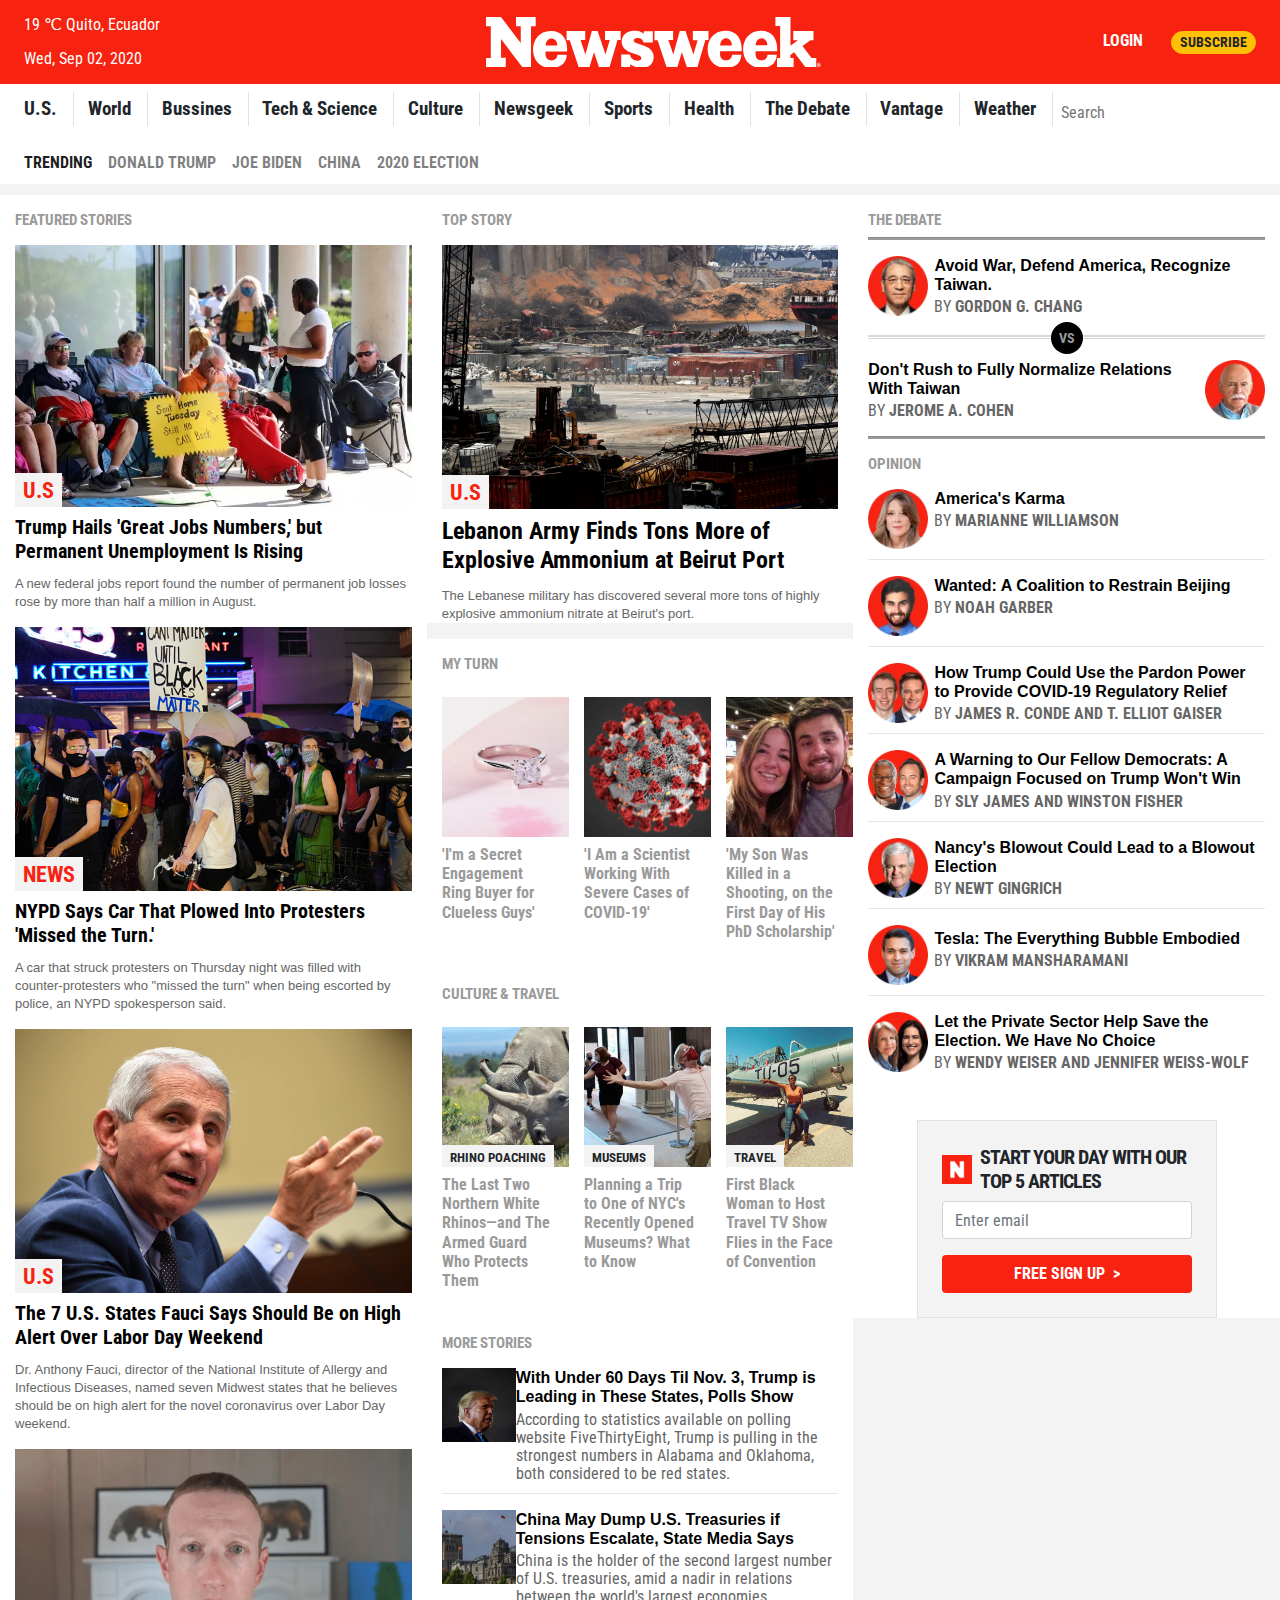
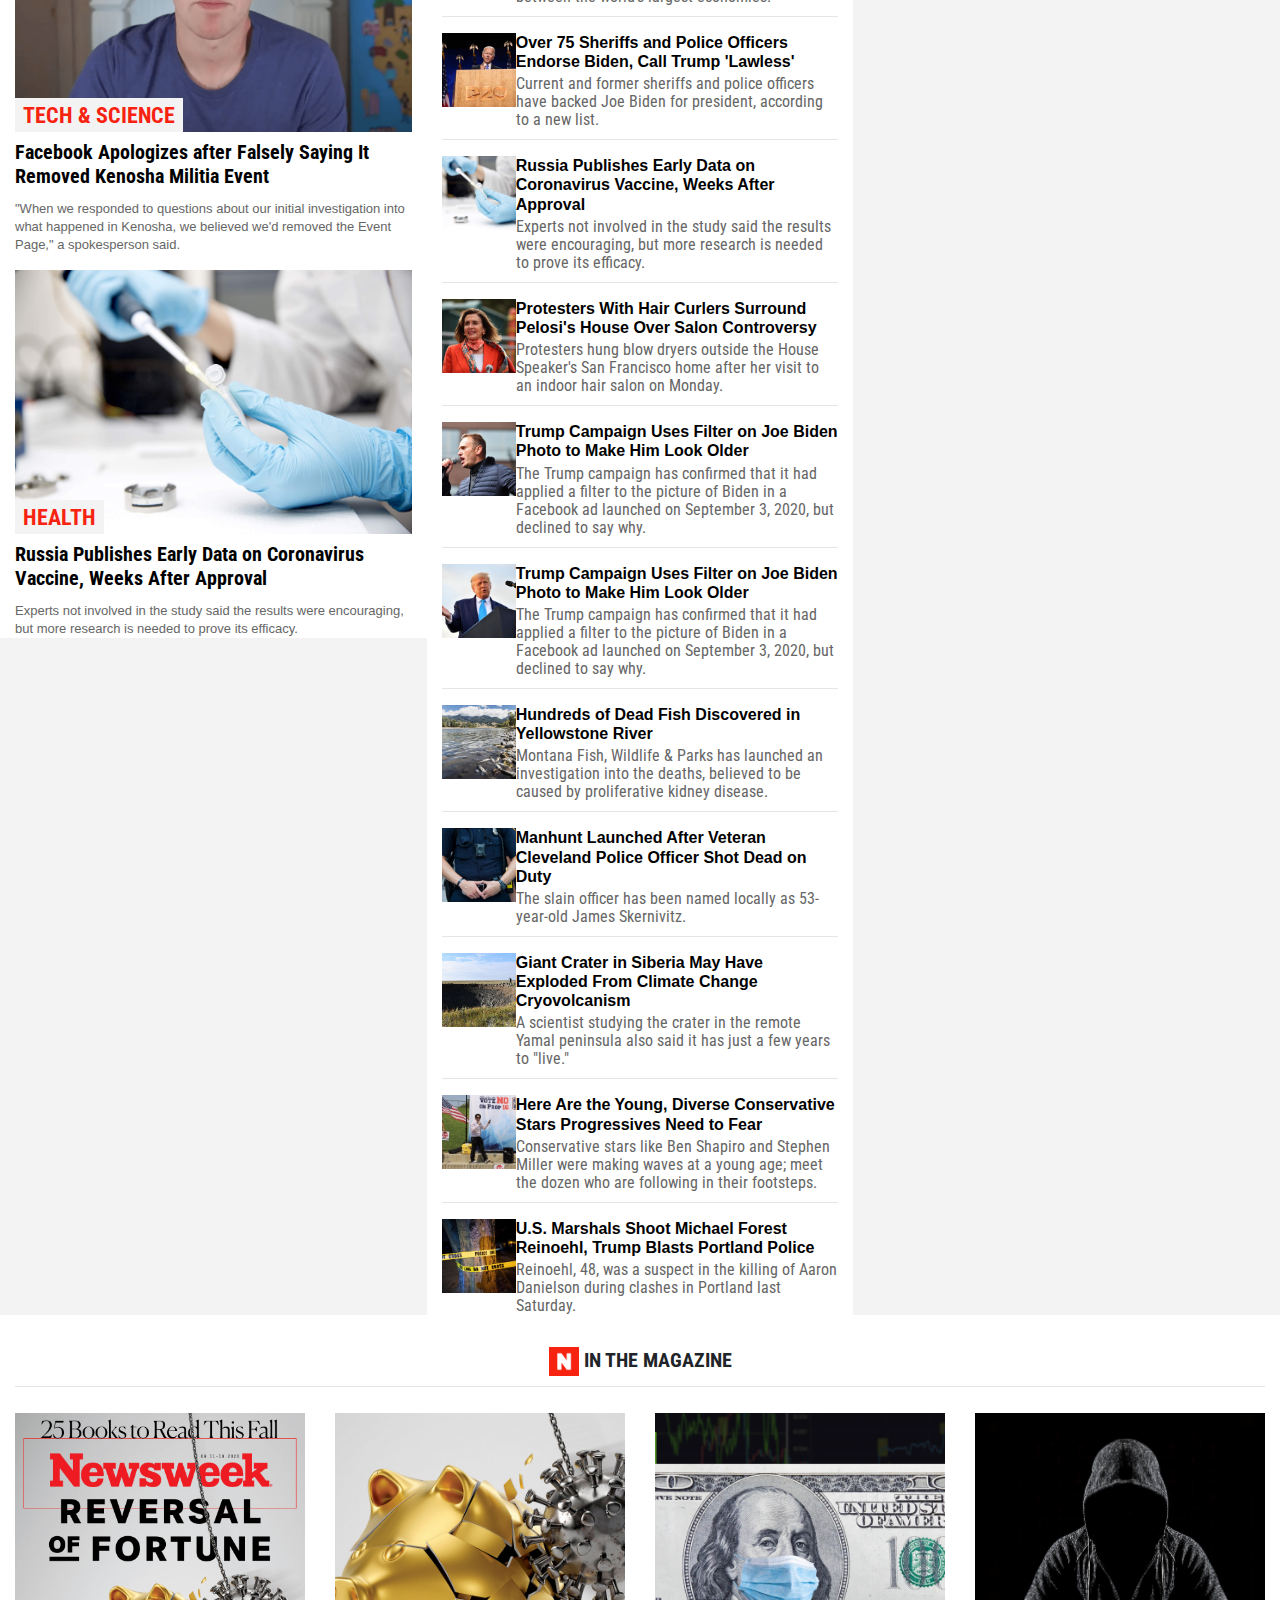
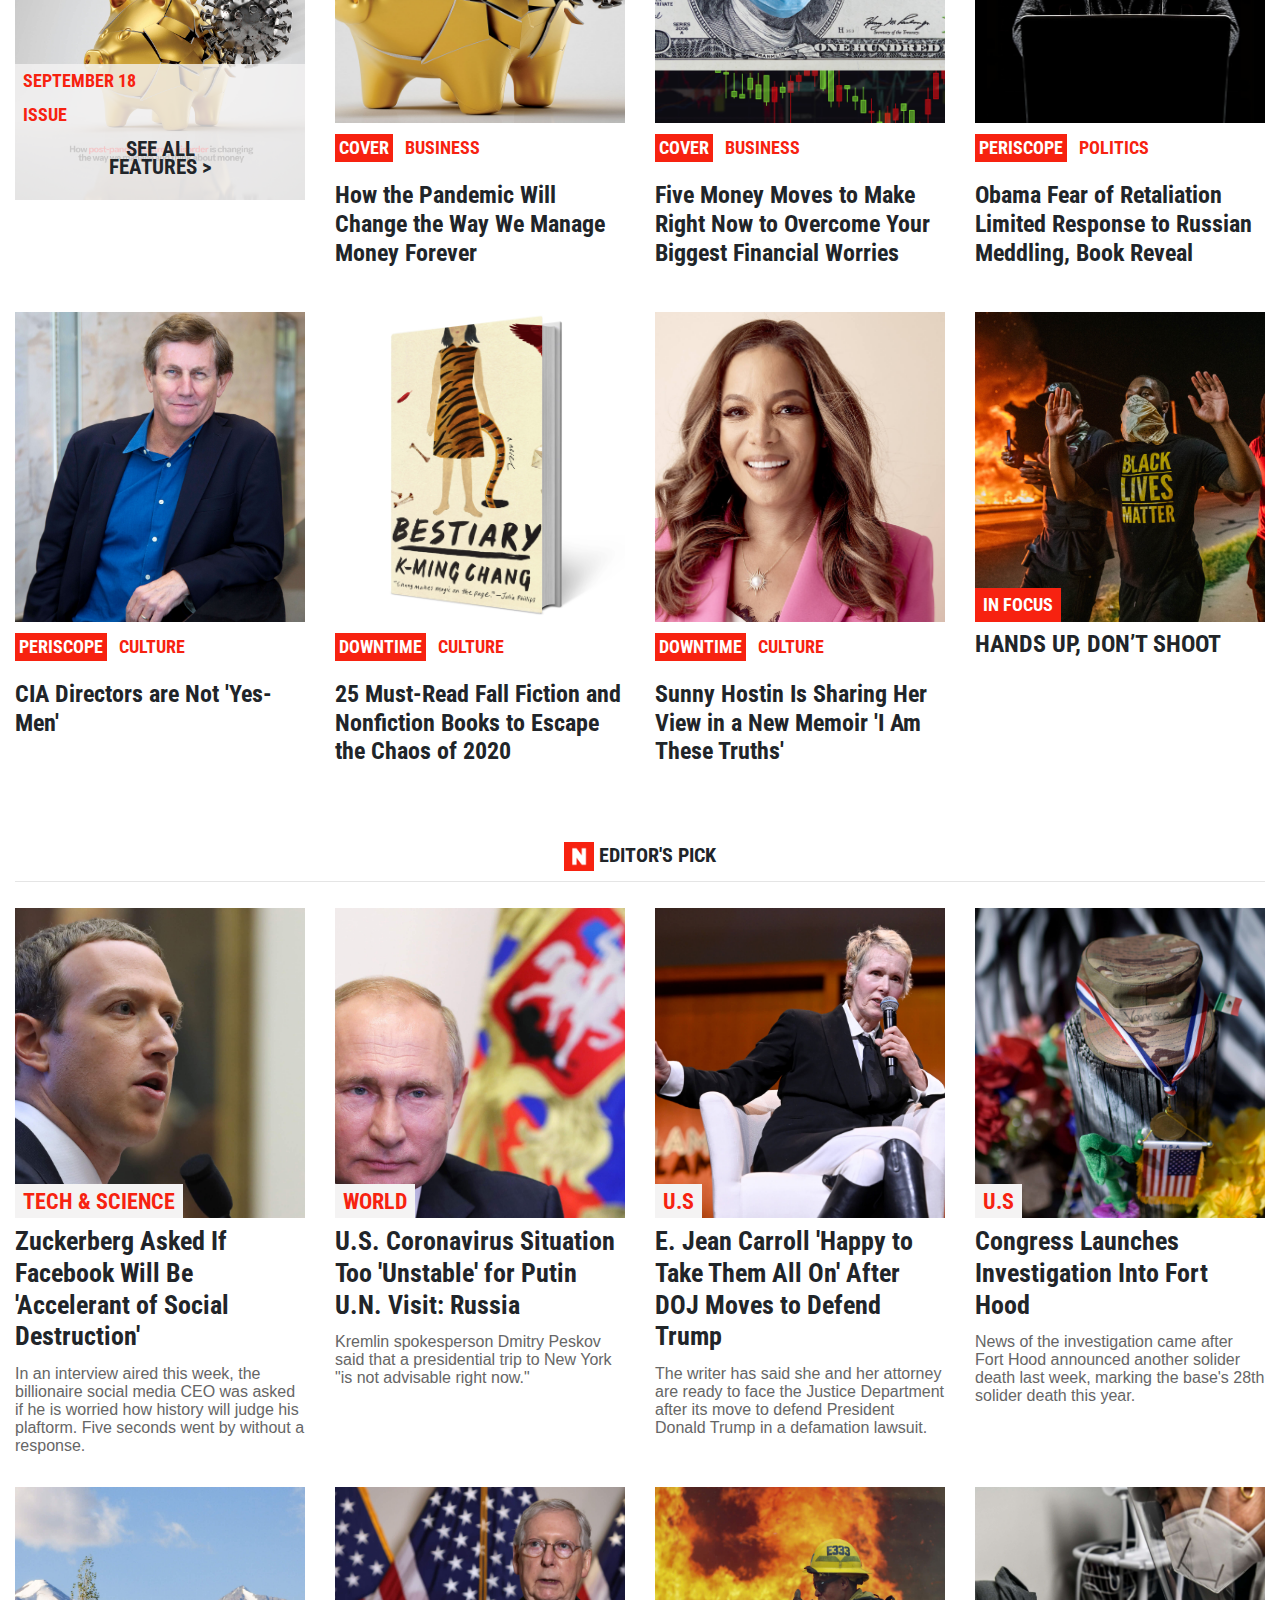
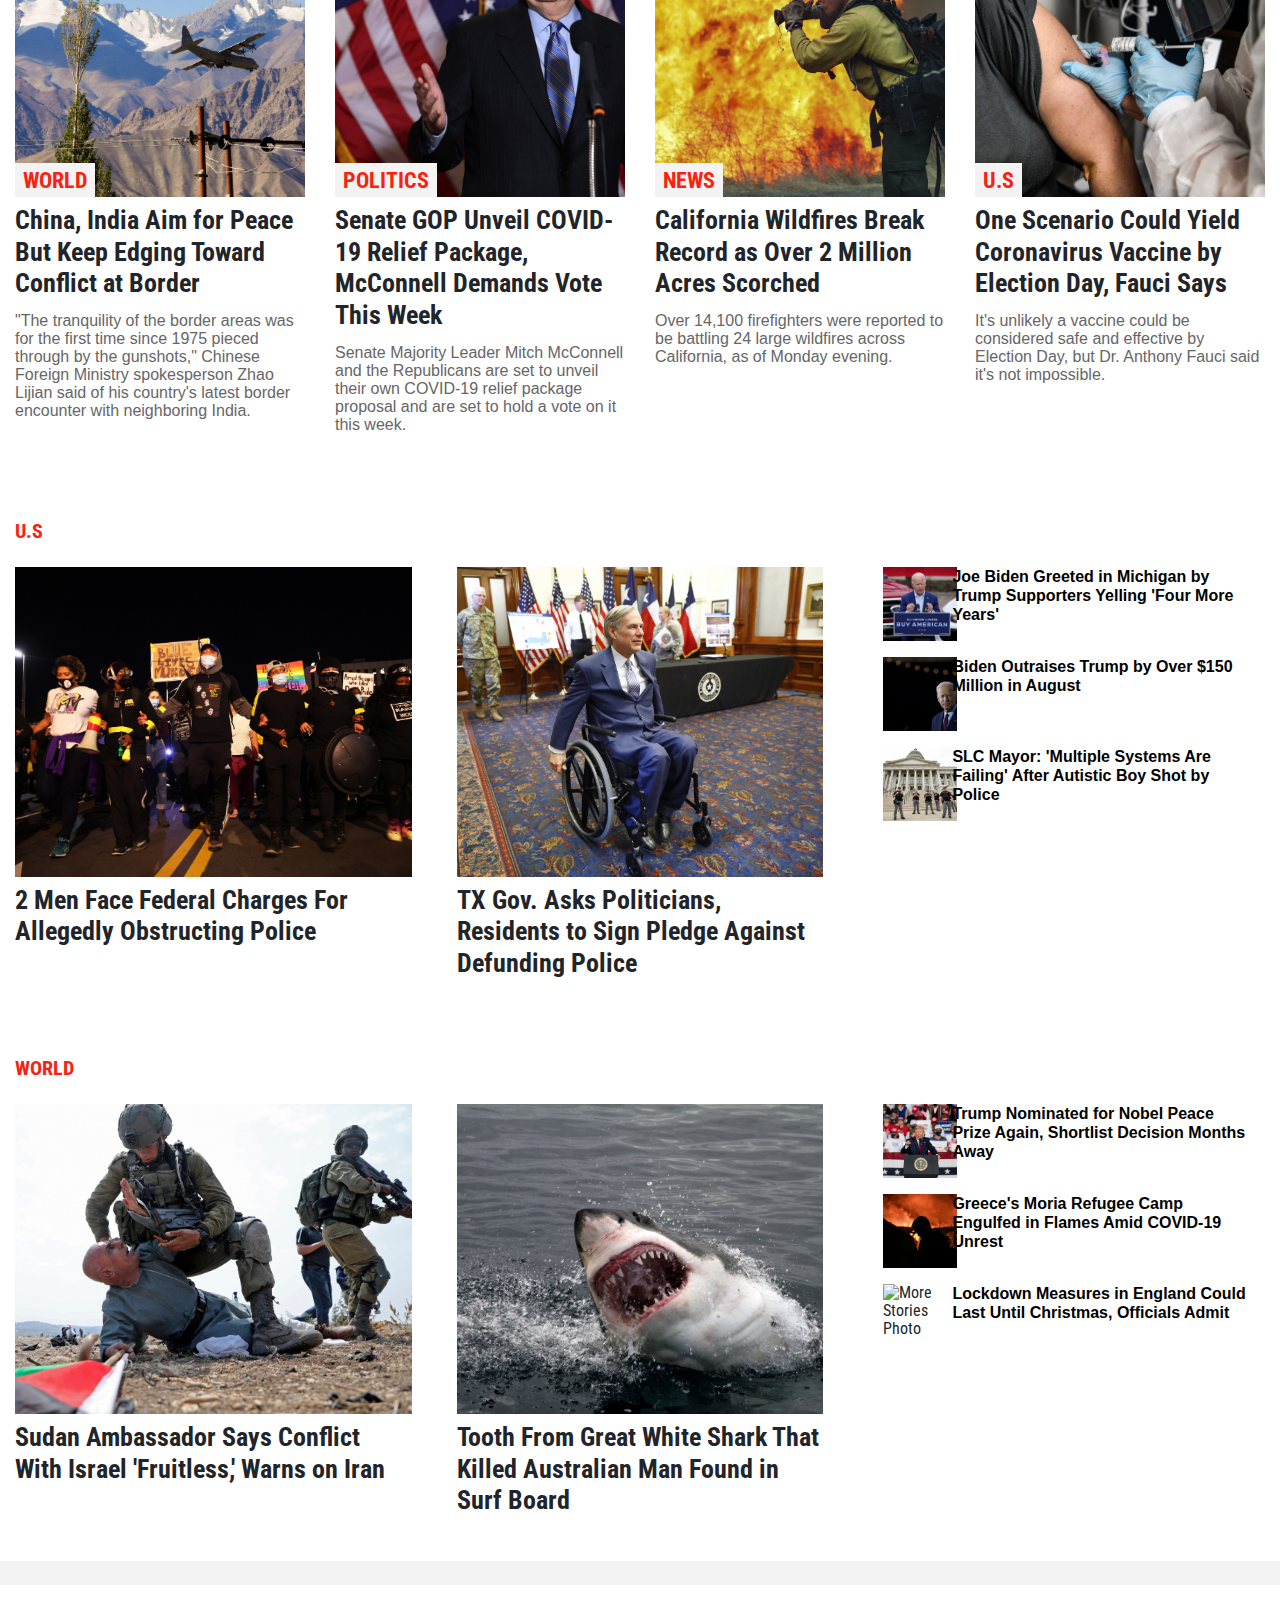
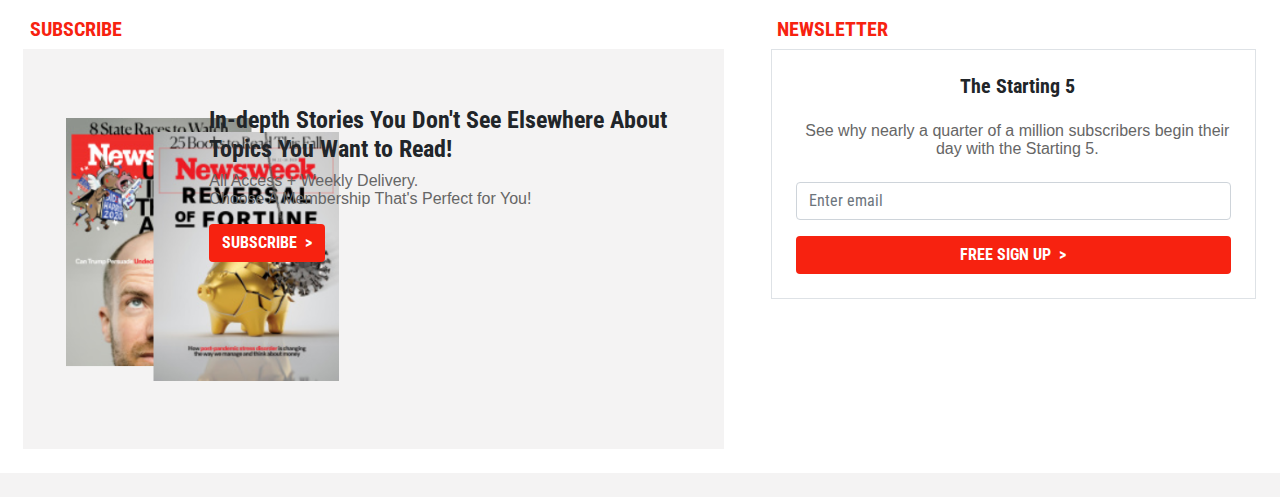
==== index.html @ c497afc5 "Fixing details in medium size" ====
<!DOCTYPE html>
<html lang="en">

<head>
    <meta charset="UTF-8">
    <meta name="viewport" content="width=device-width, initial-scale=1, shrink-to-fit=no">

    <!-- Bootstrap CSS -->
    <link rel="icon" type="image/png" href="https://g.newsweek.com/themes/newsweek/favicons/favicon-96x96.png"
        sizes="96x96">
    <script src="https://kit.fontawesome.com/41738b16c0.js" crossorigin="anonymous"></script>
    <link rel="stylesheet" href="https://stackpath.bootstrapcdn.com/bootstrap/4.5.2/css/bootstrap.min.css"
        integrity="sha384-JcKb8q3iqJ61gNV9KGb8thSsNjpSL0n8PARn9HuZOnIxN0hoP+VmmDGMN5t9UJ0Z" crossorigin="anonymous">
    <link rel="stylesheet" href="css/style.css">
    <title>Newsweek</title>

</head>

<body class="bg-3" data-spy="scroll" data-target="#scroll-content" data-offset="20">
    <header class="container-xl px-0 fixed-top bg-1 fixed-top">
        <div class="main-menu fix-max-lg-top">
            <div class="d-flex justify-content-between align-items-center py-2 py-lg-3 px-4">
                <div class="text-white d-none d-lg-inline">
                    <p><i class="fas fa-cloud-sun"></i> 19 &#8451; Quito, Ecuador<i class="fas fa-chevron-right"></i>
                    </p>
                    <span>Wed, Sep 02, 2020</span>
                </div>
                <div class="text-lg-center pl-2 logo-1 w-25 w-md-50">
                    <a href="#">
                        <svg version="1.1" id="Layer_1" xmlns="http://www.w3.org/2000/svg"
                            xmlns:xlink="http://www.w3.org/1999/xlink" class="logo-one" x="0px" y="0px"
                            viewBox="0 0 395.6 60" style="enable-background:new 0 0 395.6 60;" xml:space="preserve">
                            <g>
                                <path class="st0" d="M58.7,10.8h-5.6v48.3H42.8l-25.1-33v22.1h5.6v10.8H0V48.3h5.6V10.8H0V0h17.6L41,30.7V10.8h-5.6V0h23.2	
                                    L58.7,10.8L58.7,10.8z M95.8,38c0,0.9,0,1.8-0.1,2.7H70.3c-0.7,8.2,2.4,10.6,7.1,10.6c3.9,0,6.9-2.6,6.9-6.6h11	
                                    c-0.3,7.2-4,15.4-18.5,15.4c-14.5,0-21.3-10.5-21.3-22.1c0-10.5,7-21.6,21-21.6C89.9,16.3,95.8,25.6,95.8,38 M159,27.3h-3.7	
                                    l-9.4,31.8h-12.5l-5.9-17.4l-5.3,17.4h-12.8L98.8,27.4h-3.7V16.6h22.1v10.7h-5.6l5.8,16.9l7.6-27.6h6.8l9.3,27.6l5-16.9h-5.6V16.6	
                                    H159L159,27.3L159,27.3z M174.5,27.8c0,1.5,1.2,2.5,5.4,3.9l6,2c5.5,1.8,12.1,5.9,12.1,13.4c0,8.8-6.6,13-14.7,13	
                                    c-6.5,0-11.5-3.2-12.9-4.6V59h-10.8V44.4h10.6c0.3,4.8,4.6,7.3,8.5,7.3c3.2,0,4.7-1.4,4.7-3c0-2-1.2-3.1-6.5-4.8l-5.3-1.8	
                                    c-5.4-1.7-11.4-5.7-11.4-12.8c0-8.7,7.7-13.1,14.3-13.1c6.8,0,10.1,1.9,11.8,3.8l0.1-3.3H197v13.3h-11.2c-0.2-3.6-3.7-5.2-7.2-5.2	
                                    C175.8,24.8,174.5,26.1,174.5,27.8 M262.8,27.3h-3.7l-9.4,31.8h-12.5l-5.9-17.4L226,59.1h-12.8l-10.6-31.7h-3.7V16.6h22.1v10.7	
                                    h-5.6l5.8,16.9l7.6-27.6h6.8l9.3,27.7l5-16.9h-5.6V16.6h18.5V27.3z M302,37.9c0,0.9,0,1.8-0.1,2.7h-25.4	
                                    c-0.7,8.2,2.4,10.6,7.1,10.6c3.9,0,6.9-2.6,6.9-6.6h11c-0.3,7.2-4,15.4-18.5,15.4c-14.5,0-21.3-10.5-21.3-22.1	
                                    c0-10.5,7-21.6,21-21.6C296.1,16.2,302,25.5,302,37.9 M343.9,37.8c0,0.9,0,1.8-0.1,2.7h-25.4c-0.7,8.2,2.4,10.6,7.1,10.6	
                                    c3.9,0,6.9-2.6,6.9-6.6h11c-0.3,7.2-4,15.4-18.5,15.4c-14.5,0-21.3-10.5-21.3-22.1c0-10.5,7-21.6,21-21.6	
                                    C338,16.1,343.9,25.4,343.9,37.8 M389.9,59h-12.8l-13.3-17.3l-4.3,3.2v3.4h3.8V59h-19.6V48.3h3.7V10.6h-5.6V0h17.8v33.9l8.9-6.5	
                                    h-5.6V16.6h23.9v10.8h-3.7l-9.3,7l10.7,13.9h5.6L389.9,59L389.9,59z M395.6,56.6c0,0.5-0.1,0.9-0.4,1.2c-0.2,0.4-0.5,0.7-0.9,0.9	
                                    c-0.4,0.2-0.8,0.4-1.3,0.4c-0.5,0-0.9-0.1-1.2-0.4c-0.4-0.2-0.7-0.5-0.9-0.9c-0.2-0.4-0.4-0.8-0.4-1.2c0-0.5,0.1-0.9,0.4-1.2	
                                    c0.2-0.4,0.5-0.7,0.9-0.9c0.4-0.2,0.8-0.4,1.2-0.4c0.5,0,0.9,0.1,1.3,0.4c0.4,0.2,0.7,0.5,0.9,0.9	
                                    C395.5,55.8,395.6,56.2,395.6,56.6 M394.6,58c0.4-0.4,0.6-0.9,0.6-1.4c0-0.6-0.2-1-0.6-1.4s-0.9-0.6-1.4-0.6s-1,0.2-1.4,0.6	
                                    c-0.4,0.4-0.6,0.9-0.6,1.4c0,0.6,0.2,1,0.6,1.4c0.4,0.4,0.9,0.6,1.4,0.6S394.2,58.4,394.6,58 M393.6,56.8c0.1,0.1,0.2,0.1,0.2,0.1	
                                    c0.1,0.1,0.2,0.2,0.2,0.3c0,0,0.2,0.3,0.4,0.8h-0.8c-0.3-0.5-0.4-0.8-0.5-0.9c-0.1-0.1-0.2-0.2-0.3-0.2c0,0-0.1,0-0.1,0v1.1h-0.6	
                                    v-2.6h1.2c0.4,0,0.6,0.1,0.7,0.2c0.2,0.2,0.2,0.3,0.2,0.6c0,0.2-0.1,0.4-0.2,0.5C393.9,56.6,393.8,56.7,393.6,56.8 M393.5,56.3	
                                    c0.1-0.1,0.1-0.2,0.1-0.3s-0.1-0.2-0.1-0.3c-0.1-0.1-0.2-0.1-0.4-0.1h-0.3v0.7h0.3C393.3,56.4,393.4,56.4,393.5,56.3 M318.4,33.5	
                                    h13.9c0-6-3.9-8.4-6.8-8.4C322.1,25.2,318.6,27.9,318.4,33.5 M276.5,33.6h13.9c0-6-3.9-8.4-6.8-8.4C280.3,25.2,276.8,28,276.5,33.6 
                                    M70.3,33.7h13.9c0-6-3.9-8.4-6.8-8.4C74.1,25.3,70.6,28.1,70.3,33.7" />
                            </g>
                        </svg>
                    </a>
                </div>
                <div class="navbar-light">
                    <a class="mr-4 text-white font-weight-bold d-md-inline d-none" href="">LOGIN</a>
                    <i class="fas fa-user d-md-none text-white mr-2"></i>
                    <button type="button"
                        class="btn btn-warning btn-sm py-lg-0 font-weight-bold rounded-pill sub-header">SUBSCRIBE</button>
                    <i class="fas fa-bars d-lg-none text-white fa-lg px-4"></i>
                </div>
            </div>
            <nav class="navbar navbar-expand-lg navbar-light bg-white pb-3 border-show d-none d-lg-block">
                <div class="collapse navbar-collapse">
                    <ul class="navbar-nav d-flex justify-content-between w-100">
                        <li class="nav-item align-self-center">
                            <a class="nav-link font-nav text-body font-weight-bold border-right pr-3" href="#">U.S.</a>
                        </li>
                        <li class="nav-item align-self-center">
                            <a class="nav-link font-nav text-body font-weight-bold border-right pr-3" href="#">World</a>
                        </li>
                        <li class="nav-item align-self-center">
                            <a class="nav-link font-nav text-body font-weight-bold border-right pr-3"
                                href="#">Bussines</a>
                        </li>
                        <li class="nav-item align-self-center">
                            <a class="nav-link font-nav text-body font-weight-bold border-right pr-3" href="#">Tech &
                                Science</a>
                        </li>
                        <li class="nav-item align-self-center">
                            <a class="nav-link font-nav text-body font-weight-bold border-right pr-3"
                                href="#">Culture</a>
                        </li>
                        <li class="nav-item align-self-center">
                            <a class="nav-link font-nav text-body font-weight-bold border-right pr-3"
                                href="#">Newsgeek</a>
                        </li>
                        <li class="nav-item align-self-center">
                            <a class="nav-link font-nav text-body font-weight-bold border-right pr-3"
                                href="#">Sports</a>
                        </li>
                        <li class="nav-item align-self-center">
                            <a class="nav-link font-nav text-body font-weight-bold border-right pr-3"
                                href="#">Health</a>
                        </li>
                        <li class="nav-item align-self-center">
                            <a class="nav-link font-nav text-body font-weight-bold border-right pr-3" href="#">The
                                Debate</a>
                        </li>
                        <li class="nav-item align-self-center">
                            <a class="nav-link font-nav text-body font-weight-bold border-right pr-3"
                                href="#">Vantage</a>
                        </li>
                        <li class="nav-item align-self-center">
                            <a class="nav-link font-nav text-body font-weight-bold border-right pr-3"
                                href="#">Weather</a>
                        </li>
                        <li class="align-self-center">
                            <input class="w-100 border-0 bg-transparent mt-2" type="search" name="search"
                                placeholder="Search"><i class="fas fa-search"></i>
                        </li>
                    </ul>
                </div>
            </nav>
            <nav class="navbar navbar-expand-lg navbar-light bg-white py-1 border-show d-none d-lg-block">
                <div class="collapse navbar-collapse">
                    <ul class="navbar-nav d-flex w-100">
                        <li class="nav-item active">
                            <a class="nav-link font-weight-bold active" href="#">TRENDING</a>
                        </li>
                        <li class="nav-item">
                            <a class="nav-link font-weight-bold br-1 text-2" href="#">DONALD TRUMP</a>
                        </li>
                        <li class="nav-item">
                            <a class="nav-link font-weight-bold br-1 text-2" href="#">JOE BIDEN</a>
                        </li>
                        <li class="nav-item">
                            <a class="nav-link font-weight-bold br-1 text-2" href="#">CHINA</a>
                        </li>
                        <li class="nav-item">
                            <a class="nav-link font-weight-bold br-1 text-2" href="#">2020 ELECTION</a>
                        </li>
                    </ul>
                </div>
            </nav>
        </div>
        <div class="secondary-menu d-none">
            <div class="d-flex justify-content-between align-items-center py-1 px-lg-2 bg-principal">

                <div>
                    <a class="mr-2 text-white font-weight-bold d-inline-block" href="#">LOGIN</a>
                    <i class="fas fa-user d-md-none text-white mr-2"></i>
                    <button type="button"
                        class="btn btn-warning btn-sm py-lg-0 font-weight-bold rounded-pill sub-header px-4">SUBSCRIBE</button>
                    <button class="navbar-toggler border-0" type="button" data-toggle="collapse"
                        data-target="#navbarSupportedContent" aria-controls="navbarSupportedContent"
                        aria-expanded="false" aria-label="Toggle navigation">
                        <span class="navbar-toggler-icon"></span>
                    </button>
                </div>
            </div>
        </div>
    </header>
    <main class="container-xl p-0 mx-auto sticky-offset">
        <!-- Featured stories, top story, debate, opinion, my turn, culture sections -->
        <section id="scroll-content" class="d-flex flex-wrap m-0">
            <div class="col-xl-4 col-md-7 order-sm-1 order-md-2 m-0 p-0">
                <!-- Top Story -->
                <div class="bg-white border-show mb-3 mb-md-0 pb-sm-4 pb-md-0">
                    <p class="text-3 font-15 bold-700 ps-auto pt-3 pb-0 mb-0">TOP STORY</p>
                    <article class="card container rounded-0 ps-auto my-3 border-0">
                        <div class="position-relative">
                            <div class="tag-grey bg-3 text-1 bold-700 p-2 font-tag text-center">U.S</div>
                            <img class="card-img-top rounded-0" src="img/news1.jpg" alt="Top Story">
                        </div>
                        <div class="card-body p-0 m-0">
                            <h4 class="card-title bold-700 mt-2">
                                <a href="#">
                                    Lebanon Army Finds Tons More of Explosive Ammonium
                                    at Beirut Port
                                </a>
                            </h4>
                            <p class="card-text font-arial font-13 text-2">The Lebanese military has
                                discovered
                                several more tons of highly explosive ammonium nitrate at Beirut's port.
                            </p>
                        </div>
                    </article>
                </div>
                <!-- My Turn -->
                <div class="bg-white border-show  mb-sm-3 mb-md-0 pb-sm-4 pb-md-0 d-none d-md-block">
                    <p class="text-3 font-15 bold-700 ps-auto pt-3 pb-0 mb-0 mb-2">MY TURN</p>
                    <div class="d-md-flex">
                        <article class="card container rounded-0 ps-auto my-3 border-0">
                            <div class="position-relative">
                                <img class="card-img-top rounded-0 my-turn" src="img/my-turn1.jpg" alt="Top Story">
                            </div>
                            <div class="card-body p-0 m-0">
                                <h6 class="card-title bold-700 mt-2 grey-m-turn">
                                    <a href="#" class="text-3">
                                        'I'm a Secret Engagement Ring Buyer for Clueless Guys'
                                    </a>
                                </h6>
                            </div>
                        </article>
                        <article class="card container rounded-0 ps-auto my-3 border-0">
                            <div class="position-relative">
                                <img class="card-img-top rounded-0 my-turn" src="img/my-turn2.jpg" alt="Top Story">
                            </div>
                            <div class="card-body p-0 m-0">
                                <h6 class="card-title bold-700 mt-2 grey-m-turn">
                                    <a href="#" class="text-3">
                                        'I Am a Scientist Working With Severe Cases of COVID-19'
                                    </a>
                                </h6>
                            </div>
                        </article>
                        <article class="card container rounded-0 ps-auto my-3 border-0">
                            <div class="position-relative">
                                <img class="card-img-top rounded-0 my-turn" src="img/my-turn3.jpg" alt="Top Story">
                            </div>
                            <div class="card-body p-0 m-0">
                                <h6 class="card-title bold-700 mt-2 grey-m-turn">
                                    <a href="#" class="text-3">
                                        'My Son Was Killed in a Shooting, on the First Day of His PhD
                                        Scholarship'
                                    </a>
                                </h6>
                            </div>
                        </article>
                    </div>

                    <p class="text-3 font-15 bold-700 ps-auto pt-3 pb-0 mb-0 mb-2">CULTURE & TRAVEL</p>
                    <div class="d-md-flex">
                        <article class="card container rounded-0 ps-auto my-3 border-0">
                            <div class="position-relative">
                                <div class="tag-grey bg-3 bold-700 px-2 pt-1 font-13 text-center">RHINO
                                    POACHING</div>
                                <img class="card-img-top rounded-0 my-turn" src="img/culture-travel1.jpg"
                                    alt="Top Story">
                            </div>
                            <div class="card-body p-0 m-0">
                                <h6 class="card-title bold-700 mt-2 grey-m-turn">
                                    <a href="#" class="text-3">
                                        The Last Two Northern White Rhinos—and The Armed Guard Who Protects
                                        Them
                                    </a>
                                </h6>
                            </div>
                        </article>
                        <article class="card container rounded-0 ps-auto my-3 border-0">
                            <div class="position-relative">
                                <div class="tag-grey bg-3 bold-700 px-2 pt-1 font-13 text-center">MUSEUMS
                                </div>
                                <img class="card-img-top rounded-0 my-turn" src="img/culture-travel2.jpg"
                                    alt="Top Story">
                            </div>
                            <div class="card-body p-0 m-0">
                                <h6 class="card-title bold-700 mt-2 grey-m-turn">
                                    <a href="#" class="text-3">
                                        Planning a Trip to One of NYC's Recently Opened Museums? What to
                                        Know
                                    </a>
                                </h6>
                            </div>
                        </article>
                        <article class="card container rounded-0 ps-auto my-3 border-0">
                            <div class="position-relative">
                                <div class="tag-grey bg-3 bold-700 px-2 pt-1 font-13 text-center">TRAVEL
                                </div>
                                <img class="card-img-top rounded-0 my-turn" src="img/culture-travel3.jpg"
                                    alt="Top Story">
                            </div>
                            <div class="card-body p-0 m-0">
                                <h6 class="card-title bold-700 mt-2 grey-m-turn">
                                    <a href="#" class="text-3">
                                        First Black Woman to Host Travel TV Show Flies in the Face of
                                        Convention
                                    </a>
                                </h6>
                            </div>
                        </article>
                    </div>
                    <div class="row d-flex justify-content-center d-md-none">
                        <form class="subscribe-div bg-3 p-4 border">
                            <div class="form-group">
                                <div class="row d-flex mb-2">
                                    <div class="col-1 align-self-center m-0">
                                        <img src="img/n-subscribe.png" class="subscribe-img" alt="Newsweek Logo">
                                    </div>
                                    <div class="col align-self-center ml-2">
                                        <h5 class="bold-700 l-spacing m-0 p-0">START YOUR DAY WITH OUR TOP 5
                                            ARTICLES
                                        </h5>
                                    </div>
                                </div>
                                <input type="email" class="form-control" id="exampleInputEmail1"
                                    aria-describedby="emailHelp" placeholder="Enter email">
                            </div>
                            <button type="submit" class="btn bg-1 bold-700 text-white w-100" value="Free Sign Up">FREE
                                SIGN
                                UP
                                &nbsp;></button>
                        </form>
                    </div>
                </div>
                <!-- More Stories -->
                <div class="bg-white border-show  mb-sm-3 mb-md-0 pb-sm-4 pb-md-0 d-none d-md-block sticky-top">
                    <p class="text-3 font-15 bold-700 ps-auto pt-3 pb-0 mb-0 mb-2">MORE STORIES</p>
                    <article class="card border-0 d-flex flex-row mt-3 pb-0 ps-auto">
                        <div class="row no-gutters align-self-center w-100">
                            <div class="col-2 img2 ml-0 pl-0">
                                <img src="img/m-stories1.jpg" alt="More Stories Photo">
                            </div>
                            <div class="col-10 align-self-start pl-2 w-100">
                                <div class="card-body p-0 m-0 ">
                                    <h5 class="card-title font-16 bold-700 font-arial mb-1">
                                        <a href="#">
                                            With Under 60 Days Til Nov. 3, Trump is Leading in These States,
                                            Polls Show
                                        </a>
                                    </h5>
                                    <p class="card-text font-16 text-2">According to statistics available on
                                        polling
                                        website
                                        FiveThirtyEight, Trump is pulling in the strongest numbers in
                                        Alabama and
                                        Oklahoma,
                                        both
                                        considered to be red states.</p>
                                </div>
                            </div>
                        </div>
                    </article>
                    <hr class="hr-ms">
                    <article class="card border-0 d-flex flex-row mt-3 pb-0 ps-auto">
                        <div class="row no-gutters align-self-center w-100">
                            <div class="col-2 img2 ml-0 pl-0">
                                <img src="img/m-stories2.jpg" alt="More Stories Photo">
                            </div>
                            <div class="col-10 align-self-start pl-2 w-100">
                                <div class="card-body p-0 m-0 ">
                                    <h5 class="card-title font-16 bold-700 font-arial mb-1">
                                        <a href="#">
                                            China May Dump U.S. Treasuries if Tensions Escalate, State Media
                                            Says
                                        </a>
                                    </h5>
                                    <p class="card-text font-16 text-2">China is the holder of the second
                                        largest number
                                        of
                                        U.S.
                                        treasuries, amid a nadir in relations between the world's largest
                                        economies.</p>
                                </div>
                            </div>
                        </div>
                    </article>
                    <hr class="hr-ms">
                    <article class="card border-0 d-flex flex-row mt-3 pb-0 ps-auto">
                        <div class="row no-gutters align-self-center w-100">
                            <div class="col-2 img2 ml-0 pl-0">
                                <img src="img/m-stories3.jpg" alt="More Stories Photo">
                            </div>
                            <div class="col-10 align-self-start pl-2 w-100">
                                <div class="card-body p-0 m-0 ">
                                    <h5 class="card-title font-16 bold-700 font-arial mb-1">
                                        <a href="#">
                                            Over 75 Sheriffs and Police Officers Endorse Biden, Call Trump
                                            'Lawless'
                                        </a>
                                    </h5>
                                    <p class="card-text font-16 text-2">Current and former sheriffs and
                                        police officers
                                        have
                                        backed Joe Biden for president, according to a new list.</p>
                                </div>
                            </div>
                        </div>
                    </article>
                    <hr class="hr-ms">
                    <article class="card border-0 d-flex flex-row mt-3 pb-0 ps-auto">
                        <div class="row no-gutters align-self-center w-100">
                            <div class="col-2 img2 ml-0 pl-0">
                                <img src="img/m-stories4.jpg" alt="More Stories Photo">
                            </div>
                            <div class="col-10 align-self-start pl-2 w-100">
                                <div class="card-body p-0 m-0 ">
                                    <h5 class="card-title font-16 bold-700 font-arial mb-1">
                                        <a href="#">
                                            Russia Publishes Early Data on Coronavirus Vaccine, Weeks After
                                            Approval
                                        </a>
                                    </h5>
                                    <p class="card-text font-16 text-2">Experts not involved in the study
                                        said the
                                        results
                                        were
                                        encouraging, but more research is needed to prove its efficacy.</p>
                                </div>
                            </div>
                        </div>
                    </article>
                    <hr class="hr-ms">
                    <article class="card border-0 d-flex flex-row mt-3 pb-0 ps-auto">
                        <div class="row no-gutters align-self-center w-100">
                            <div class="col-2 img2 ml-0 pl-0">
                                <img src="img/m-stories5.jpg" alt="More Stories Photo">
                            </div>
                            <div class="col-10 align-self-start pl-2 w-100">
                                <div class="card-body p-0 m-0 ">
                                    <h5 class="card-title font-16 bold-700 font-arial mb-1">
                                        <a href="#">
                                            Protesters With Hair Curlers Surround Pelosi's House Over Salon
                                            Controversy
                                        </a>
                                    </h5>
                                    <p class="card-text font-16 text-2">Protesters hung blow dryers outside
                                        the House
                                        Speaker's
                                        San Francisco home after her visit to an indoor hair salon on
                                        Monday.</p>
                                </div>
                            </div>
                        </div>
                    </article>
                    <hr class="hr-ms">
                    <article class="card border-0 d-flex flex-row mt-3 pb-0 ps-auto">
                        <div class="row no-gutters align-self-center w-100">
                            <div class="col-2 img2 ml-0 pl-0">
                                <img src="img/m-stories6.jpg" alt="More Stories Photo">
                            </div>
                            <div class="col-10 align-self-start pl-2 w-100">
                                <div class="card-body p-0 m-0 ">
                                    <h5 class="card-title font-16 bold-700 font-arial mb-1">
                                        <a href="#">
                                            Trump Campaign Uses Filter on Joe Biden Photo to Make Him Look
                                            Older
                                        </a>
                                    </h5>
                                    <p class="card-text font-16 text-2">The Trump campaign has confirmed
                                        that it had
                                        applied
                                        a
                                        filter to the picture of Biden in a Facebook ad launched on
                                        September 3, 2020,
                                        but
                                        declined to say why.</p>
                                </div>
                            </div>
                        </div>
                    </article>
                    <hr class="hr-ms">
                    <article class="card border-0 d-flex flex-row mt-3 pb-0 ps-auto">
                        <div class="row no-gutters align-self-center w-100">
                            <div class="col-2 img2 ml-0 pl-0">
                                <img src="img/m-stories7.jpg" alt="More Stories Photo">
                            </div>
                            <div class="col-10 align-self-start pl-2 w-100">
                                <div class="card-body p-0 m-0 ">
                                    <h5 class="card-title font-16 bold-700 font-arial mb-1">
                                        <a href="#">
                                            Trump Campaign Uses Filter on Joe Biden Photo to Make Him Look
                                            Older
                                        </a>
                                    </h5>
                                    <p class="card-text font-16 text-2">The Trump campaign has confirmed
                                        that it had
                                        applied
                                        a
                                        filter to the picture of Biden in a Facebook ad launched on
                                        September 3, 2020,
                                        but
                                        declined to say why.</p>
                                </div>
                            </div>
                        </div>
                    </article>
                    <hr class="hr-ms">
                    <article class="card border-0 d-flex flex-row mt-3 pb-0 ps-auto">
                        <div class="row no-gutters align-self-center w-100">
                            <div class="col-2 img2 ml-0 pl-0">
                                <img src="img/m-stories8.jpg" alt="More Stories Photo">
                            </div>
                            <div class="col-10 align-self-start pl-2 w-100">
                                <div class="card-body p-0 m-0 ">
                                    <h5 class="card-title font-16 bold-700 font-arial mb-1">
                                        <a href="#">
                                            Hundreds of Dead Fish Discovered in Yellowstone River
                                        </a>
                                    </h5>
                                    <p class="card-text font-16 text-2">Montana Fish, Wildlife & Parks has
                                        launched an
                                        investigation into the deaths, believed to be caused by
                                        proliferative kidney
                                        disease.
                                    </p>
                                </div>
                            </div>
                        </div>
                    </article>
                    <hr class="hr-ms">
                    <article class="card border-0 d-flex flex-row mt-3 pb-0 ps-auto">
                        <div class="row no-gutters align-self-center w-100">
                            <div class="col-2 img2 ml-0 pl-0">
                                <img src="img/m-stories9.jpg" alt="More Stories Photo">
                            </div>
                            <div class="col-10 align-self-start pl-2 w-100">
                                <div class="card-body p-0 m-0 ">
                                    <h5 class="card-title font-16 bold-700 font-arial mb-1">
                                        <a href="#">
                                            Manhunt Launched After Veteran Cleveland Police Officer Shot
                                            Dead on Duty
                                        </a>
                                    </h5>
                                    <p class="card-text font-16 text-2">The slain officer has been named
                                        locally as
                                        53-year-old
                                        James Skernivitz.</p>
                                </div>
                            </div>
                        </div>
                    </article>
                    <hr class="hr-ms">
                    <article class="card border-0 d-flex flex-row mt-3 pb-0 ps-auto">
                        <div class="row no-gutters align-self-center w-100">
                            <div class="col-2 img2 ml-0 pl-0">
                                <img src="img/m-stories10.jpg" alt="Gordon G. Chang">
                            </div>
                            <div class="col-10 align-self-start pl-2 w-100">
                                <div class="card-body p-0 m-0 ">
                                    <h5 class="card-title font-16 bold-700 font-arial mb-1">
                                        <a href="#">
                                            Giant Crater in Siberia May Have Exploded From Climate Change
                                            Cryovolcanism
                                        </a>
                                    </h5>
                                    <p class="card-text font-16 text-2">A scientist studying the crater in
                                        the remote
                                        Yamal
                                        peninsula also said it has just a few years to "live."</p>
                                </div>
                            </div>
                        </div>
                    </article>
                    <hr class="hr-ms">
                    <article class="card border-0 d-flex flex-row mt-3 pb-0 ps-auto">
                        <div class="row no-gutters align-self-center w-100">
                            <div class="col-2 img2 ml-0 pl-0">
                                <img src="img/m-stories11.jpg" alt="Gordon G. Chang">
                            </div>
                            <div class="col-10 align-self-start pl-2 w-100">
                                <div class="card-body p-0 m-0 ">
                                    <h5 class="card-title font-16 bold-700 font-arial mb-1">
                                        <a href="#">
                                            Here Are the Young, Diverse Conservative Stars Progressives Need
                                            to Fear
                                        </a>
                                    </h5>
                                    <p class="card-text font-16 text-2">Conservative stars like Ben Shapiro
                                        and Stephen
                                        Miller
                                        were making waves at a young age; meet the dozen who are following
                                        in their
                                        footsteps.
                                    </p>
                                </div>
                            </div>
                        </div>
                    </article>
                    <hr class="hr-ms">
                    <article class="card border-0 d-flex flex-row mt-3 pb-0 ps-auto">
                        <div class="row no-gutters align-self-center w-100">
                            <div class="col-2 img2 ml-0 pl-0">
                                <img src="img/m-stories12.jpg" alt="Gordon G. Chang">
                            </div>
                            <div class="col-10 align-self-start pl-2 w-100">
                                <div class="card-body p-0 m-0">
                                    <h5 class="card-title font-16 bold-700 font-arial mb-1">
                                        <a href="#">
                                            U.S. Marshals Shoot Michael Forest Reinoehl, Trump Blasts
                                            Portland Police
                                        </a>
                                    </h5>
                                    <p class="card-text font-16 text-2">Reinoehl, 48, was a suspect in the
                                        killing of
                                        Aaron
                                        Danielson during clashes in Portland last Saturday.</p>
                                </div>
                            </div>
                        </div>
                    </article>
                </div>
            </div>
            <div class="col-xl-4 col-md-5 order-sm-2 order-md-1 m-0 p-0">
                <!-- Featured stories -->
                <div class="bg-white border-show mb-3 mb-md-0 sticky-top debate-offset">
                    <p class="text-3 font-15 bold-700 ps-auto pt-3 pb-0 mb-0 mb-2">FEATURED STORIES</p>
                    <article class="card container rounded-0 ps-auto my-3 border-0">
                        <div class="position-relative">
                            <div class="tag-grey bg-3 text-1 bold-700 p-2 font-tag text-center">U.S</div>
                            <img class="card-img-top rounded-0" src="img/news2.jpg" alt="Top Story">
                        </div>
                        <div class="card-body p-0 m-0">
                            <h5 class="card-title bold-700 mt-2">
                                <a href="#">
                                    Trump Hails 'Great Jobs Numbers,' but Permanent Unemployment Is Rising
                                </a>
                            </h5>
                            <p class="card-text font-arial font-13 text-2 description_p">
                                A new federal jobs report found the number of permanent job losses rose by more than
                                half a
                                million in August.
                            </p>
                        </div>
                    </article>
                    <article class="card container rounded-0 ps-auto my-3 border-0">
                        <div class="position-relative">
                            <div class="tag-grey bg-3 text-1 bold-700 p-2 font-tag text-center">NEWS</div>
                            <img class="card-img-top rounded-0" src="img/news3.jpg" alt="Top Story">
                        </div>
                        <div class="card-body p-0 m-0">
                            <h5 class="card-title bold-700 mt-2">
                                <a href="#">
                                    NYPD Says Car That Plowed Into Protesters 'Missed the Turn.'
                                </a>
                            </h5>
                            <p class="card-text font-arial font-13 text-2 description_p">
                                A car that struck protesters on Thursday night was filled with counter-protesters
                                who
                                "missed
                                the turn" when being escorted by police, an NYPD spokesperson said.
                            </p>
                        </div>
                    </article>
                    <article class="card container rounded-0 ps-auto my-3 border-0">
                        <div class="position-relative">
                            <div class="tag-grey bg-3 text-1 bold-700 p-2 font-tag text-center">U.S</div>
                            <img class="card-img-top rounded-0" src="img/news4.jpg" alt="Top Story">
                        </div>
                        <div class="card-body p-0 m-0">
                            <h5 class="card-title bold-700 mt-2">
                                <a href="#">
                                    The 7 U.S. States Fauci Says Should Be on High Alert Over Labor Day Weekend
                                </a>
                            </h5>
                            <p class="card-text font-arial font-13 text-2 description_p">
                                Dr. Anthony Fauci, director of the National Institute of Allergy and Infectious
                                Diseases,
                                named
                                seven Midwest states that he believes should be on high alert for the novel
                                coronavirus
                                over
                                Labor Day weekend.
                            </p>
                        </div>
                    </article>
                    <article class="card container rounded-0 ps-auto my-3 border-0">
                        <div class="position-relative">
                            <div class="tag-grey bg-3 text-1 bold-700 p-2 font-tag text-center">TECH & SCIENCE</div>
                            <img class="card-img-top rounded-0" src="img/news5.jpg" alt="Top Story">
                        </div>
                        <div class="card-body p-0 m-0">
                            <h5 class="card-title bold-700 mt-2">
                                <a href="#">
                                    Facebook Apologizes after Falsely Saying It Removed Kenosha Militia Event
                                </a>
                            </h5>
                            <p class="card-text font-arial font-13 text-2 description_p">
                                "When we responded to questions about our initial investigation into what happened
                                in
                                Kenosha,
                                we believed we'd removed the Event Page," a spokesperson said.
                            </p>
                        </div>
                    </article>
                    <article class="card container rounded-0 ps-auto my-3 border-0">
                        <div class="position-relative">
                            <div class="tag-grey bg-3 text-1 bold-700 p-2 font-tag text-center">HEALTH</div>
                            <img class="card-img-top rounded-0" src="img/news6.jpg" alt="Top Story">
                        </div>
                        <div class="card-body p-0 m-0">
                            <h5 class="card-title bold-700 mt-2">
                                <a href="#">
                                    Russia Publishes Early Data on Coronavirus Vaccine, Weeks After Approval
                                </a>
                            </h5>
                            <p class="card-text font-arial font-13 text-2 description_p">
                                Experts not involved in the study said the results were encouraging, but more
                                research
                                is
                                needed
                                to prove its efficacy.
                            </p>
                        </div>
                    </article>
                </div>
            </div>
            <div class="col-xl-4 col-md-12 order-sm-3 order-md-3 m-0 p-0">
                <!-- THE DEBATE -->
                <div class="sticky-top debate-offset">
                    <div class="bg-white border-show mb-3 mb-md-0 pb-4 pb-md-0">
                        <p class="text-3 font-15 bold-700 ps-auto pt-3 pb-0 mb-0 mb-2">THE DEBATE</p>
                        <hr class="bold-hr ms-auto">
                        <article class="card border-0 d-flex flex-row mt-3 pb-0 ps-auto">
                            <div class="row no-gutters align-self-center w-100">
                                <div class="col-2 ml-0 pl-0">
                                    <img src="img/debate1.png" class="img-3c" alt="Gordon G. Chang">
                                </div>
                                <div class="col-10 align-self-center w-100">
                                    <div class="card-body p-0 m-0 ">
                                        <h5 class="card-title font-16 bold-700 font-arial mb-1">
                                            <a href="#">Avoid War, Defend America,
                                                Recognize Taiwan.
                                            </a></h5>
                                        <p class="card-text font-16 text-2">BY <strong>GORDON G. CHANG</strong></p>
                                    </div>
                                </div>
                            </div>
                        </article>
                        <div class="container-c-vs">
                            <div class="c-vs bold-700 text-3">VS</div>
                        </div>
                        <article class="card border-0 d-flex flex-row mb-3 pt-0 ps-auto">
                            <div class="row no-gutters w-100">
                                <div class="col-10 align-self-center w-100">
                                    <div class="card-body p-0 m-0 ">
                                        <h5 class="card-title font-16 bold-700 font-arial mb-1">
                                            <a href="#">Don't Rush to Fully Normalize Relations With Taiwan
                                            </a></h5>
                                        <p class="card-text font-16 text-2">BY <strong>JEROME A. COHEN</strong></p>
                                    </div>
                                </div>
                                <div class="col-2 mr-0 pr-0 text-right">
                                    <img src="img/debate2.png" class="img-3c" alt="Jerome A Cohen">
                                </div>
                            </div>
                        </article>
                        <hr class="bold-hr ms-auto">
                    </div>
                    <!-- OPINION -->
                    <div class="bg-white border-show mb-3 mb-md-0 pb-4 pb-md-0">
                        <p class="text-3 font-15 bold-700 ps-auto pt-3 pb-0 mb-0 mb-2">OPINION</p>
                        <article class="card border-0 d-flex flex-row mt-3 pb-0 ps-auto">
                            <div class="row no-gutters align-self-center w-100">
                                <div class="col-2 ml-0 pl-0">
                                    <img src="img/opinion1.png" class="img-3c" alt="Gordon G. Chang">
                                </div>
                                <div class="col-10 align-self-start w-100">
                                    <div class="card-body p-0 m-0 ">
                                        <h5 class="card-title font-16 bold-700 font-arial mb-1">
                                            <a href="#">America's Karma
                                            </a></h5>
                                        <p class="card-text font-16 text-2">BY <strong>MARIANNE WILLIAMSON</strong></p>
                                    </div>
                                </div>
                            </div>
                        </article>
                        <hr class="hr-ms">
                        <article class="card border-0 d-flex flex-row mt-3 pb-0 ps-auto">
                            <div class="row no-gutters align-self-center w-100">
                                <div class="col-2 ml-0 pl-0">
                                    <img src="img/opinion2.png" class="img-3c" alt="Gordon G. Chang">
                                </div>
                                <div class="col-10 align-self-start w-100">
                                    <div class="card-body p-0 m-0 ">
                                        <h5 class="card-title font-16 bold-700 font-arial mb-1">
                                            <a href="#">Wanted: A Coalition to Restrain Beijing
                                            </a></h5>
                                        <p class="card-text font-16 text-2">BY <strong>NOAH GARBER</strong></p>
                                    </div>
                                </div>
                            </div>
                        </article>
                        <hr class="hr-ms">
                        <article class="card border-0 d-flex flex-row mt-3 pb-0 ps-auto">
                            <div class="row no-gutters align-self-center w-100">
                                <div class="col-2 ml-0 pl-0">
                                    <img src="img/opinion3.png" class="img-3c" alt="Gordon G. Chang">
                                </div>
                                <div class="col-10 align-self-start w-100">
                                    <div class="card-body p-0 m-0 ">
                                        <h5 class="card-title font-16 bold-700 font-arial mb-1">
                                            <a href="#">How Trump Could Use the Pardon Power to Provide COVID-19
                                                Regulatory
                                                Relief
                                            </a></h5>
                                        <p class="card-text font-16 text-2">BY <strong>JAMES R. CONDE AND T. ELLIOT
                                                GAISER</strong>
                                        </p>
                                    </div>
                                </div>
                            </div>
                        </article>
                        <hr class="hr-ms">
                        <article class="card border-0 d-flex flex-row mt-3 pb-0 ps-auto">
                            <div class="row no-gutters align-self-center w-100">
                                <div class="col-2 ml-0 pl-0">
                                    <img src="img/opinion4.png" class="img-3c" alt="Gordon G. Chang">
                                </div>
                                <div class="col-10 align-self-start w-100">
                                    <div class="card-body p-0 m-0 ">
                                        <h5 class="card-title font-16 bold-700 font-arial mb-1">
                                            <a href="#">A Warning to Our Fellow Democrats: A Campaign Focused on Trump
                                                Won't
                                                Win
                                            </a></h5>
                                        <p class="card-text font-16 text-2">BY <strong>SLY JAMES AND WINSTON
                                                FISHER</strong>
                                        </p>
                                    </div>
                                </div>
                            </div>
                        </article>
                        <hr class="hr-ms">
                        <article class="card border-0 d-flex flex-row mt-3 pb-0 ps-auto">
                            <div class="row no-gutters align-self-center w-100">
                                <div class="col-2 ml-0 pl-0">
                                    <img src="img/opinion5.png" class="img-3c" alt="Gordon G. Chang">
                                </div>
                                <div class="col-10 align-self-start w-100">
                                    <div class="card-body p-0 m-0 ">
                                        <h5 class="card-title font-16 bold-700 font-arial mb-1">
                                            <a href="#">Nancy's Blowout Could Lead to a Blowout Election
                                            </a></h5>
                                        <p class="card-text font-16 text-2">BY <strong>NEWT GINGRICH</strong></p>
                                    </div>
                                </div>
                            </div>
                        </article>
                        <hr class="hr-ms">
                        <article class="card border-0 d-flex flex-row mt-3 pb-0 ps-auto">
                            <div class="row no-gutters align-self-center w-100">
                                <div class="col-2 ml-0 pl-0">
                                    <img src="img/opinion6.png" class="img-3c" alt="Gordon G. Chang">
                                </div>
                                <div class="col-10 align-self-start pt-1 w-100">
                                    <div class="card-body p-0 m-0 ">
                                        <h5 class="card-title font-16 bold-700 font-arial mb-1">
                                            <a href="#">Tesla: The Everything Bubble Embodied
                                            </a></h5>
                                        <p class="card-text font-16 text-2">BY <strong>VIKRAM MANSHARAMANI</strong></p>
                                    </div>
                                </div>
                            </div>
                        </article>
                        <hr class="hr-ms">
                        <article class="card border-0 d-flex flex-row mt-3 pb-0 ps-auto">
                            <div class="row no-gutters align-self-center w-100">
                                <div class="col-2 ml-0 pl-0">
                                    <img src="img/opinion7.png" class="img-3c" alt="Gordon G. Chang">
                                </div>
                                <div class="col-10 align-self-start w-100">
                                    <div class="card-body p-0 m-0 ">
                                        <h5 class="card-title font-16 bold-700 font-arial mb-1">
                                            <a href="#">Let the Private Sector Help Save the Election. We Have No Choice
                                            </a></h5>
                                        <p class="card-text font-16 text-2">BY <strong>WENDY WEISER AND JENNIFER
                                                WEISS-WOLF</strong>
                                        </p>
                                    </div>
                                </div>
                            </div>
                        </article>
                        <div class="d-flex justify-content-center m-5">
                            <div class="row d-flex justify-content-center ">
                                <form class="subscribe-div bg-3 p-4 border d-none d-md-block">
                                    <div class="form-group">
                                        <div class="row d-flex mb-2">
                                            <div class="col-1 align-self-center m-0">
                                                <img src="img/n-subscribe.png" class="subscribe-img"
                                                    alt="Newsweek Logo">
                                            </div>
                                            <div class="col align-self-center ml-2">
                                                <h5 class="bold-700 l-spacing m-0 p-0">START YOUR DAY WITH OUR TOP 5
                                                    ARTICLES
                                                </h5>
                                            </div>
                                        </div>
                                        <input type="email" class="form-control" id="exampleInputEmail1"
                                            aria-describedby="emailHelp" placeholder="Enter email">
                                    </div>
                                    <button type="submit" class="btn bg-1 bold-700 text-white w-100"
                                        value="Free Sign Up">FREE
                                        SIGN
                                        UP
                                        &nbsp;></button>
                                </form>
                            </div>
                        </div>
                    </div>
                </div>
            </div>
            <div class="col-xl-4 col-md-12 order-sm-4 order-md-3 m-0 p-0">
                <!-- More Stories -->
                <div class="bg-white border-show  my-3 mb-md-0 pb-4 pb-md-0 d-block d-md-none">
                    <p class="text-3 font-15 bold-700 ps-auto pt-3 pb-0 mb-0 mb-2">MORE STORIES</p>
                    <article class="card border-0 d-flex flex-row mt-3 pb-0 ps-auto">
                        <div class="row no-gutters align-self-center w-100">
                            <div class="col-2 img2 ml-0 pl-0">
                                <img src="img/m-stories1.jpg" alt="More Stories Photo">
                            </div>
                            <div class="col-10 align-self-start pl-2 w-100">
                                <div class="card-body p-0 m-0 ">
                                    <h5 class="card-title font-16 bold-700 font-arial mb-1">
                                        <a href="#">
                                            With Under 60 Days Til Nov. 3, Trump is Leading in These States,
                                            Polls Show
                                        </a>
                                    </h5>
                                    <p class="card-text font-16 text-2">According to statistics available on
                                        polling
                                        website
                                        FiveThirtyEight, Trump is pulling in the strongest numbers in
                                        Alabama and
                                        Oklahoma,
                                        both
                                        considered to be red states.</p>
                                </div>
                            </div>
                        </div>
                    </article>
                    <hr class="hr-ms">
                    <article class="card border-0 d-flex flex-row mt-3 pb-0 ps-auto">
                        <div class="row no-gutters align-self-center w-100">
                            <div class="col-2 img2 ml-0 pl-0">
                                <img src="img/m-stories2.jpg" alt="More Stories Photo">
                            </div>
                            <div class="col-10 align-self-start pl-2 w-100">
                                <div class="card-body p-0 m-0 ">
                                    <h5 class="card-title font-16 bold-700 font-arial mb-1">
                                        <a href="#">
                                            China May Dump U.S. Treasuries if Tensions Escalate, State Media
                                            Says
                                        </a>
                                    </h5>
                                    <p class="card-text font-16 text-2">China is the holder of the second
                                        largest number
                                        of
                                        U.S.
                                        treasuries, amid a nadir in relations between the world's largest
                                        economies.</p>
                                </div>
                            </div>
                        </div>
                    </article>
                    <hr class="hr-ms">
                    <article class="card border-0 d-flex flex-row mt-3 pb-0 ps-auto">
                        <div class="row no-gutters align-self-center w-100">
                            <div class="col-2 img2 ml-0 pl-0">
                                <img src="img/m-stories3.jpg" alt="More Stories Photo">
                            </div>
                            <div class="col-10 align-self-start pl-2 w-100">
                                <div class="card-body p-0 m-0 ">
                                    <h5 class="card-title font-16 bold-700 font-arial mb-1">
                                        <a href="#">
                                            Over 75 Sheriffs and Police Officers Endorse Biden, Call Trump
                                            'Lawless'
                                        </a>
                                    </h5>
                                    <p class="card-text font-16 text-2">Current and former sheriffs and
                                        police officers
                                        have
                                        backed Joe Biden for president, according to a new list.</p>
                                </div>
                            </div>
                        </div>
                    </article>
                    <hr class="hr-ms">
                    <article class="card border-0 d-flex flex-row mt-3 pb-0 ps-auto">
                        <div class="row no-gutters align-self-center w-100">
                            <div class="col-2 img2 ml-0 pl-0">
                                <img src="img/m-stories4.jpg" alt="More Stories Photo">
                            </div>
                            <div class="col-10 align-self-start pl-2 w-100">
                                <div class="card-body p-0 m-0 ">
                                    <h5 class="card-title font-16 bold-700 font-arial mb-1">
                                        <a href="#">
                                            Russia Publishes Early Data on Coronavirus Vaccine, Weeks After
                                            Approval
                                        </a>
                                    </h5>
                                    <p class="card-text font-16 text-2">Experts not involved in the study
                                        said the
                                        results
                                        were
                                        encouraging, but more research is needed to prove its efficacy.</p>
                                </div>
                            </div>
                        </div>
                    </article>
                    <hr class="hr-ms">
                    <article class="card border-0 d-flex flex-row mt-3 pb-0 ps-auto">
                        <div class="row no-gutters align-self-center w-100">
                            <div class="col-2 img2 ml-0 pl-0">
                                <img src="img/m-stories5.jpg" alt="More Stories Photo">
                            </div>
                            <div class="col-10 align-self-start pl-2 w-100">
                                <div class="card-body p-0 m-0 ">
                                    <h5 class="card-title font-16 bold-700 font-arial mb-1">
                                        <a href="#">
                                            Protesters With Hair Curlers Surround Pelosi's House Over Salon
                                            Controversy
                                        </a>
                                    </h5>
                                    <p class="card-text font-16 text-2">Protesters hung blow dryers outside
                                        the House
                                        Speaker's
                                        San Francisco home after her visit to an indoor hair salon on
                                        Monday.</p>
                                </div>
                            </div>
                        </div>
                    </article>
                    <hr class="hr-ms">
                    <article class="card border-0 d-flex flex-row mt-3 pb-0 ps-auto">
                        <div class="row no-gutters align-self-center w-100">
                            <div class="col-2 img2 ml-0 pl-0">
                                <img src="img/m-stories6.jpg" alt="More Stories Photo">
                            </div>
                            <div class="col-10 align-self-start pl-2 w-100">
                                <div class="card-body p-0 m-0 ">
                                    <h5 class="card-title font-16 bold-700 font-arial mb-1">
                                        <a href="#">
                                            Trump Campaign Uses Filter on Joe Biden Photo to Make Him Look
                                            Older
                                        </a>
                                    </h5>
                                    <p class="card-text font-16 text-2">The Trump campaign has confirmed
                                        that it had
                                        applied
                                        a
                                        filter to the picture of Biden in a Facebook ad launched on
                                        September 3, 2020,
                                        but
                                        declined to say why.</p>
                                </div>
                            </div>
                        </div>
                    </article>
                    <hr class="hr-ms">
                    <article class="card border-0 d-flex flex-row mt-3 pb-0 ps-auto">
                        <div class="row no-gutters align-self-center w-100">
                            <div class="col-2 img2 ml-0 pl-0">
                                <img src="img/m-stories7.jpg" alt="More Stories Photo">
                            </div>
                            <div class="col-10 align-self-start pl-2 w-100">
                                <div class="card-body p-0 m-0 ">
                                    <h5 class="card-title font-16 bold-700 font-arial mb-1">
                                        <a href="#">
                                            Trump Campaign Uses Filter on Joe Biden Photo to Make Him Look
                                            Older
                                        </a>
                                    </h5>
                                    <p class="card-text font-16 text-2">The Trump campaign has confirmed
                                        that it had
                                        applied
                                        a
                                        filter to the picture of Biden in a Facebook ad launched on
                                        September 3, 2020,
                                        but
                                        declined to say why.</p>
                                </div>
                            </div>
                        </div>
                    </article>
                    <hr class="hr-ms">
                    <article class="card border-0 d-flex flex-row mt-3 pb-0 ps-auto">
                        <div class="row no-gutters align-self-center w-100">
                            <div class="col-2 img2 ml-0 pl-0">
                                <img src="img/m-stories8.jpg" alt="More Stories Photo">
                            </div>
                            <div class="col-10 align-self-start pl-2 w-100">
                                <div class="card-body p-0 m-0 ">
                                    <h5 class="card-title font-16 bold-700 font-arial mb-1">
                                        <a href="#">
                                            Hundreds of Dead Fish Discovered in Yellowstone River
                                        </a>
                                    </h5>
                                    <p class="card-text font-16 text-2">Montana Fish, Wildlife & Parks has
                                        launched an
                                        investigation into the deaths, believed to be caused by
                                        proliferative kidney
                                        disease.
                                    </p>
                                </div>
                            </div>
                        </div>
                    </article>
                    <hr class="hr-ms">
                    <article class="card border-0 d-flex flex-row mt-3 pb-0 ps-auto">
                        <div class="row no-gutters align-self-center w-100">
                            <div class="col-2 img2 ml-0 pl-0">
                                <img src="img/m-stories9.jpg" alt="More Stories Photo">
                            </div>
                            <div class="col-10 align-self-start pl-2 w-100">
                                <div class="card-body p-0 m-0 ">
                                    <h5 class="card-title font-16 bold-700 font-arial mb-1">
                                        <a href="#">
                                            Manhunt Launched After Veteran Cleveland Police Officer Shot
                                            Dead on Duty
                                        </a>
                                    </h5>
                                    <p class="card-text font-16 text-2">The slain officer has been named
                                        locally as
                                        53-year-old
                                        James Skernivitz.</p>
                                </div>
                            </div>
                        </div>
                    </article>
                    <hr class="hr-ms">
                    <article class="card border-0 d-flex flex-row mt-3 pb-0 ps-auto">
                        <div class="row no-gutters align-self-center w-100">
                            <div class="col-2 img2 ml-0 pl-0">
                                <img src="img/m-stories10.jpg" alt="Gordon G. Chang">
                            </div>
                            <div class="col-10 align-self-start pl-2 w-100">
                                <div class="card-body p-0 m-0 ">
                                    <h5 class="card-title font-16 bold-700 font-arial mb-1">
                                        <a href="#">
                                            Giant Crater in Siberia May Have Exploded From Climate Change
                                            Cryovolcanism
                                        </a>
                                    </h5>
                                    <p class="card-text font-16 text-2">A scientist studying the crater in
                                        the remote
                                        Yamal
                                        peninsula also said it has just a few years to "live."</p>
                                </div>
                            </div>
                        </div>
                    </article>
                    <hr class="hr-ms">
                    <article class="card border-0 d-flex flex-row mt-3 pb-0 ps-auto">
                        <div class="row no-gutters align-self-center w-100">
                            <div class="col-2 img2 ml-0 pl-0">
                                <img src="img/m-stories11.jpg" alt="Gordon G. Chang">
                            </div>
                            <div class="col-10 align-self-start pl-2 w-100">
                                <div class="card-body p-0 m-0 ">
                                    <h5 class="card-title font-16 bold-700 font-arial mb-1">
                                        <a href="#">
                                            Here Are the Young, Diverse Conservative Stars Progressives Need
                                            to Fear
                                        </a>
                                    </h5>
                                    <p class="card-text font-16 text-2">Conservative stars like Ben Shapiro
                                        and Stephen
                                        Miller
                                        were making waves at a young age; meet the dozen who are following
                                        in their
                                        footsteps.
                                    </p>
                                </div>
                            </div>
                        </div>
                    </article>
                    <hr class="hr-ms">
                    <article class="card border-0 d-flex flex-row mt-3 pb-0 ps-auto">
                        <div class="row no-gutters align-self-center w-100">
                            <div class="col-2 img2 ml-0 pl-0">
                                <img src="img/m-stories12.jpg" alt="Gordon G. Chang">
                            </div>
                            <div class="col-10 align-self-start pl-2 w-100">
                                <div class="card-body p-0 m-0">
                                    <h5 class="card-title font-16 bold-700 font-arial mb-1">
                                        <a href="#">
                                            U.S. Marshals Shoot Michael Forest Reinoehl, Trump Blasts
                                            Portland Police
                                        </a>
                                    </h5>
                                    <p class="card-text font-16 text-2">Reinoehl, 48, was a suspect in the
                                        killing of
                                        Aaron
                                        Danielson during clashes in Portland last Saturday.</p>
                                </div>
                            </div>
                        </div>
                    </article>
                </div>
                <!-- My Turn -->
                <div class="bg-white border-show mb-3 mb-md-0 pb-4 pb-md-0 d-block d-md-none">
                    <p class="text-3 font-15 bold-700 ps-auto pt-3 pb-0 mb-0 mb-2">MY TURN</p>
                    <div class="d-md-flex">
                        <article class="card container rounded-0 ps-auto my-3 border-0">
                            <div class="position-relative">
                                <img class="card-img-top rounded-0 my-turn" src="img/my-turn1.jpg" alt="Top Story">
                            </div>
                            <div class="card-body p-0 m-0">
                                <h6 class="card-title bold-700 mt-2 grey-m-turn">
                                    <a href="#" class="text-3">
                                        'I'm a Secret Engagement Ring Buyer for Clueless Guys'
                                    </a>
                                </h6>
                            </div>
                        </article>
                        <article class="card container rounded-0 ps-auto my-3 border-0">
                            <div class="position-relative">
                                <img class="card-img-top rounded-0 my-turn" src="img/my-turn2.jpg" alt="Top Story">
                            </div>
                            <div class="card-body p-0 m-0">
                                <h6 class="card-title bold-700 mt-2 grey-m-turn">
                                    <a href="#" class="text-3">
                                        'I Am a Scientist Working With Severe Cases of COVID-19'
                                    </a>
                                </h6>
                            </div>
                        </article>
                        <article class="card container rounded-0 ps-auto my-3 border-0">
                            <div class="position-relative">
                                <img class="card-img-top rounded-0 my-turn" src="img/my-turn3.jpg" alt="Top Story">
                            </div>
                            <div class="card-body p-0 m-0">
                                <h6 class="card-title bold-700 mt-2 grey-m-turn">
                                    <a href="#" class="text-3">
                                        'My Son Was Killed in a Shooting, on the First Day of His PhD
                                        Scholarship'
                                    </a>
                                </h6>
                            </div>
                        </article>
                    </div>

                    <p class="text-3 font-15 bold-700 ps-auto pt-3 pb-0 mb-0 mb-2">CULTURE & TRAVEL</p>
                    <div class="d-md-flex">
                        <article class="card container rounded-0 ps-auto my-3 border-0">
                            <div class="position-relative">
                                <div class="tag-grey bg-3 bold-700 px-2 pt-1 font-13 text-center">RHINO
                                    POACHING</div>
                                <img class="card-img-top rounded-0 my-turn" src="img/culture-travel1.jpg"
                                    alt="Top Story">
                            </div>
                            <div class="card-body p-0 m-0">
                                <h6 class="card-title bold-700 mt-2 grey-m-turn">
                                    <a href="#" class="text-3">
                                        The Last Two Northern White Rhinos—and The Armed Guard Who Protects
                                        Them
                                    </a>
                                </h6>
                            </div>
                        </article>
                        <article class="card container rounded-0 ps-auto my-3 border-0">
                            <div class="position-relative">
                                <div class="tag-grey bg-3 bold-700 px-2 pt-1 font-13 text-center">MUSEUMS
                                </div>
                                <img class="card-img-top rounded-0 my-turn" src="img/culture-travel2.jpg"
                                    alt="Top Story">
                            </div>
                            <div class="card-body p-0 m-0">
                                <h6 class="card-title bold-700 mt-2 grey-m-turn">
                                    <a href="#" class="text-3">
                                        Planning a Trip to One of NYC's Recently Opened Museums? What to
                                        Know
                                    </a>
                                </h6>
                            </div>
                        </article>
                        <article class="card container rounded-0 ps-auto my-3 border-0">
                            <div class="position-relative">
                                <div class="tag-grey bg-3 bold-700 px-2 pt-1 font-13 text-center">TRAVEL
                                </div>
                                <img class="card-img-top rounded-0 my-turn" src="img/culture-travel3.jpg"
                                    alt="Top Story">
                            </div>
                            <div class="card-body p-0 m-0">
                                <h6 class="card-title bold-700 mt-2 grey-m-turn">
                                    <a href="#" class="text-3">
                                        First Black Woman to Host Travel TV Show Flies in the Face of
                                        Convention
                                    </a>
                                </h6>
                            </div>
                        </article>
                    </div>
                    <div class="d-flex justify-content-center m-5">
                        <div class="row d-flex justify-content-center d-md-block">
                            <form class="subscribe-div bg-3 p-4 border">
                                <div class="form-group">
                                    <div class="row d-flex mb-2">
                                        <div class="col-1 align-self-center m-0">
                                            <img src="img/n-subscribe.png" class="subscribe-img" alt="Newsweek Logo">
                                        </div>
                                        <div class="col align-self-center ml-2">
                                            <h5 class="bold-700 l-spacing m-0 p-0">START YOUR DAY WITH OUR TOP 5
                                                ARTICLES
                                            </h5>
                                        </div>
                                    </div>
                                    <input type="email" class="form-control" id="exampleInputEmail1"
                                        aria-describedby="emailHelp" placeholder="Enter email">
                                </div>
                                <button type="submit" class="btn bg-1 bold-700 text-white w-100"
                                    value="Free Sign Up">FREE
                                    SIGN
                                    UP
                                    &nbsp;></button>
                            </form>
                        </div>
                    </div>
                </div>

            </div>
        </section>
        <!-- In the magazine section -->
        <section class="container-xl bg-white mx-0 py-3 px-0">
            <h5 class="bold-700 ps-auto text-center pt-3 pb-0 mb-0 mb-2"><img src="img/n-subscribe.png"
                    class="subscribe-img" alt="Newsweek Logo"> IN THE MAGAZINE</h5>
                    <hr class="hr-ms">
            <div class="row m-0 p-0">
                <div class="col-12 col-md-3 col-xl-3 m-0 p-0">                    
                    <article class="card container rounded-0 ps-auto my-3 border-0">
                        <div class="position-relative">
                            <div class="tag-white-special bg-3-o text-1 bold-700 p-2 font-tag-mgzn text-left w-100">
                                <p>SEPTEMBER 18</p>
                                <p>ISSUE</p>
                                <p class="text-center bold-700 font-nav text-body">SEE ALL <br>FEATURES ></p>
                            </div>
                            <img class="card-img-top rounded-0" src="img/cover-nw.jpg" alt="Top Story">
                        </div>
                    </article>
                </div>
                <div class="col-12 col-md-3 col-xl-3 m-0 p-0">
                    <article class="card container rounded-0 ps-auto my-3 border-0">
                        <img class="card-img-top rounded-0 in-the-mgzn" src="img/mgzn1.jpg" alt="Top Story">
                        <div class="bg-white text-1 bold-700 py-3 font-tag-mgzn text-left"><span
                                class="bg-1 p-1 text-white mr-2">COVER</span> BUSINESS</div>
                        <div class="card-body p-0 m-0">
                            <h6 class="card-title bold-700 mt-2 grey-m-turn">
                                <a href="#" class="text-body font-mgzn">
                                    How the Pandemic Will Change the Way We Manage Money Forever
                                </a>
                            </h6>
                        </div>
                    </article>
                </div>
                <div class="col-12 col-md-3 col-xl-3 m-0 p-0">
                    <article class="card container rounded-0 ps-auto my-3 border-0">
                        <img class="card-img-top rounded-0 in-the-mgzn" src="img/mgzn2.jpg" alt="Top Story">
                        <div class="bg-white text-1 bold-700 py-3 font-tag-mgzn text-left"><span
                                class="bg-1 p-1 text-white mr-2">COVER</span> BUSINESS</div>
                        <div class="card-body p-0 m-0">
                            <h6 class="card-title bold-700 mt-2 grey-m-turn">
                                <a href="#" class="text-body font-mgzn">
                                    Five Money Moves to Make Right Now to Overcome Your Biggest Financial Worries
                                </a>
                            </h6>
                        </div>
                    </article>
                </div>
                <div class="col-12 col-md-3 col-xl-3 m-0 p-0">
                    <article class="card container rounded-0 ps-auto my-3 border-0">
                        <img class="card-img-top rounded-0 in-the-mgzn" src="img/mgzn3.jpg" alt="Top Story">
                        <div class="bg-white text-1 bold-700 py-3 font-tag-mgzn text-left"><span
                                class="bg-1 p-1 text-white mr-2">PERISCOPE</span> POLITICS</div>
                        <div class="card-body p-0 m-0">
                            <h6 class="card-title bold-700 mt-2 grey-m-turn">
                                <a href="#" class="text-body font-mgzn">
                                    Obama Fear of Retaliation Limited Response to Russian Meddling, Book Reveal
                                </a>
                            </h6>
                        </div>
                    </article>
                </div>
                <div class="col-12 col-md-3 col-xl-3 m-0 p-0">
                    <article class="card container rounded-0 ps-auto my-3 border-0">
                        <img class="card-img-top rounded-0 in-the-mgzn" src="img/mgzn4.jpg" alt="Top Story">
                        <div class="bg-white text-1 bold-700 py-3 font-tag-mgzn text-left"><span
                                class="bg-1 p-1 text-white mr-2">PERISCOPE</span> CULTURE</div>
                        <div class="card-body p-0 m-0">
                            <h6 class="card-title bold-700 mt-2 grey-m-turn">
                                <a href="#" class="text-body font-mgzn">
                                    CIA Directors are Not 'Yes-Men'
                                </a>
                            </h6>
                        </div>
                    </article>
                </div>
                <div class="col-12 col-md-3 col-xl-3 m-0 p-0">
                    <article class="card container rounded-0 ps-auto my-3 border-0">
                        <img class="card-img-top rounded-0 in-the-mgzn" src="img/mgzn5.jpg" alt="Top Story">
                        <div class="bg-white text-1 bold-700 py-3 font-tag-mgzn text-left"><span
                                class="bg-1 p-1 text-white mr-2">DOWNTIME</span> CULTURE</div>
                        <div class="card-body p-0 m-0">
                            <h6 class="card-title bold-700 mt-2 grey-m-turn">
                                <a href="#" class="text-body font-mgzn">
                                    25 Must-Read Fall Fiction and Nonfiction Books to Escape the Chaos of 2020
                                </a>
                            </h6>
                        </div>
                    </article>
                </div>
                <div class="col-12 col-md-3 col-xl-3 m-0 p-0">
                    <article class="card container rounded-0 ps-auto my-3 border-0">
                        <img class="card-img-top rounded-0 in-the-mgzn" src="img/mgzn6.jpg" alt="Top Story">
                        <div class="bg-white text-1 bold-700 py-3 font-tag-mgzn text-left"><span
                                class="bg-1 p-1 text-white mr-2">DOWNTIME</span> CULTURE</div>
                        <div class="card-body p-0 m-0">
                            <h6 class="card-title bold-700 mt-2 grey-m-turn">
                                <a href="#" class="text-body font-mgzn">
                                    Sunny Hostin Is Sharing Her View in a New Memoir 'I Am These Truths'
                                </a>
                            </h6>
                        </div>
                    </article>
                </div>
                <div class="col-12 col-md-3 col-xl-3 m-0 p-0">
                    <article class="card container rounded-0 ps-auto my-3 border-0">
                        <div class="position-relative">
                            <div class="tag-grey bg-1 text-white bold-700 p-2 font-tag-mgzn text-center">IN FOCUS</div>
                            <img class="card-img-top rounded-0 in-the-mgzn" src="img/mgzn7.jpg" alt="Top Story">
                        </div>
                        <div class="card-body p-0 m-0">
                            <h6 class="card-title bold-700 mt-2 grey-m-turn">
                                <a href="#" class="text-body font-mgzn">
                                    HANDS UP, DON’T SHOOT
                                </a>
                            </h6>
                        </div>
                    </article>
                </div>
            </div>
        </section>
        <!-- Editor's pick -->
        <section class="container-xl bg-white mx-0 py-3 px-0">
            <h5 class="bold-700 ps-auto text-center pt-3 pb-0 mb-0 mb-2"><img src="img/n-subscribe.png"
                    class="subscribe-img" alt="Newsweek Logo"> EDITOR'S PICK</h5>
                    <hr class="hr-ms">
            <div class="row m-0 p-0">
                <div class="col-12 col-md-6 col-xl-3 m-0 p-0">
                    <article class="card container rounded-0 ps-auto my-3 border-0">
                        <div class="position-relative">
                            <div class="tag-grey bg-3 text-1 bold-700 p-2 font-tag text-center">TECH & SCIENCE</div>
                            <img class="card-img-top rounded-0 in-the-mgzn" src="img/e-pick1.jpg" alt="Top Story">
                        </div>
                        <div class="card-body p-0 m-0">
                            <h6 class="card-title bold-700 mt-2 grey-m-turn">
                                <a href="#" class="text-body font-e-pick">
                                    Zuckerberg Asked If Facebook Will Be 'Accelerant of Social Destruction'
                                </a>
                            </h6>
                            <p class="card-text font-arial font-16 text-2">In an interview aired this week, the
                                billionaire social media CEO was asked if he is worried how history will judge his
                                plaftorm. Five seconds went by without a response.
                            </p>
                        </div>
                    </article>
                </div>
                <div class="col-12 col-md-6 col-xl-3 m-0 p-0">
                    <article class="card container rounded-0 ps-auto my-3 border-0">
                        <div class="position-relative">
                            <div class="tag-grey bg-3 text-1 bold-700 p-2 font-tag text-center">WORLD</div>
                            <img class="card-img-top rounded-0 in-the-mgzn" src="img/e-pick2.jpg" alt="Top Story">
                        </div>
                        <div class="card-body p-0 m-0">
                            <h6 class="card-title bold-700 mt-2 grey-m-turn">
                                <a href="#" class="text-body font-e-pick">
                                    U.S. Coronavirus Situation Too 'Unstable' for Putin U.N. Visit: Russia
                                </a>
                            </h6>
                            <p class="card-text font-arial font-16 text-2">Kremlin spokesperson Dmitry Peskov said that
                                a presidential trip to New York "is not advisable right now."
                            </p>
                        </div>
                    </article>
                </div>
                <div class="col-12 col-md-6 col-xl-3 m-0 p-0">
                    <article class="card container rounded-0 ps-auto my-3 border-0">
                        <div class="position-relative">
                            <div class="tag-grey bg-3 text-1 bold-700 p-2 font-tag text-center">U.S</div>
                            <img class="card-img-top rounded-0 in-the-mgzn" src="img/e-pick3.jpg" alt="Top Story">
                        </div>
                        <div class="card-body p-0 m-0">
                            <h6 class="card-title bold-700 mt-2 grey-m-turn">
                                <a href="#" class="text-body font-e-pick">
                                    E. Jean Carroll 'Happy to Take Them All On' After DOJ Moves to Defend Trump
                                </a>
                            </h6>
                            <p class="card-text font-arial font-16 text-2">The writer has said she and her attorney are
                                ready to face the Justice Department after its move to defend President Donald Trump in
                                a defamation lawsuit.
                            </p>
                        </div>
                    </article>
                </div>
                <div class="col-12 col-md-6 col-xl-3 m-0 p-0">
                    <article class="card container rounded-0 ps-auto my-3 border-0">
                        <div class="position-relative">
                            <div class="tag-grey bg-3 text-1 bold-700 p-2 font-tag text-center">U.S</div>
                            <img class="card-img-top rounded-0 in-the-mgzn" src="img/e-pick4.jpg" alt="Top Story">
                        </div>
                        <div class="card-body p-0 m-0">
                            <h6 class="card-title bold-700 mt-2 grey-m-turn">
                                <a href="#" class="text-body font-e-pick">
                                    Congress Launches Investigation Into Fort Hood
                                </a>
                            </h6>
                            <p class="card-text font-arial font-16 text-2">News of the investigation came after Fort
                                Hood announced another solider death last week, marking the base's 28th solider death
                                this year.
                            </p>
                        </div>
                    </article>
                </div>
                <div class="col-12 col-md-6 col-xl-3 m-0 p-0">
                    <article class="card container rounded-0 ps-auto my-3 border-0">
                        <div class="position-relative">
                            <div class="tag-grey bg-3 text-1 bold-700 p-2 font-tag text-center">WORLD</div>
                            <img class="card-img-top rounded-0 in-the-mgzn" src="img/e-pick5.jpg" alt="Top Story">
                        </div>
                        <div class="card-body p-0 m-0">
                            <h6 class="card-title bold-700 mt-2 grey-m-turn">
                                <a href="#" class="text-body font-e-pick">
                                    China, India Aim for Peace But Keep Edging Toward Conflict at Border
                                </a>
                            </h6>
                            <p class="card-text font-arial font-16 text-2">"The tranquility of the border areas was for
                                the first time since 1975 pieced through by the gunshots," Chinese Foreign Ministry
                                spokesperson Zhao Lijian said of his country's latest border encounter with neighboring
                                India.
                            </p>
                        </div>
                    </article>
                </div>
                <div class="col-12 col-md-6 col-xl-3 m-0 p-0">
                    <article class="card container rounded-0 ps-auto my-3 border-0">
                        <div class="position-relative">
                            <div class="tag-grey bg-3 text-1 bold-700 p-2 font-tag text-center">POLITICS</div>
                            <img class="card-img-top rounded-0 in-the-mgzn" src="img/e-pick6.jpg" alt="Top Story">
                        </div>
                        <div class="card-body p-0 m-0">
                            <h6 class="card-title bold-700 mt-2 grey-m-turn">
                                <a href="#" class="text-body font-e-pick">
                                    Senate GOP Unveil COVID-19 Relief Package, McConnell Demands Vote This Week
                                </a>
                            </h6>
                            <p class="card-text font-arial font-16 text-2">Senate Majority Leader Mitch McConnell and
                                the Republicans are set to unveil their own COVID-19 relief package proposal and are set
                                to hold a vote on it this week.
                            </p>
                        </div>
                    </article>
                </div>
                <div class="col-12 col-md-6 col-xl-3 m-0 p-0">
                    <article class="card container rounded-0 ps-auto my-3 border-0">
                        <div class="position-relative">
                            <div class="tag-grey bg-3 text-1 bold-700 p-2 font-tag text-center">NEWS</div>
                            <img class="card-img-top rounded-0 in-the-mgzn" src="img/e-pick7.jpg" alt="Top Story">
                        </div>
                        <div class="card-body p-0 m-0">
                            <h6 class="card-title bold-700 mt-2 grey-m-turn">
                                <a href="#" class="text-body font-e-pick">
                                    California Wildfires Break Record as Over 2 Million Acres Scorched
                                </a>
                            </h6>
                            <p class="card-text font-arial font-16 text-2">Over 14,100 firefighters were reported to be
                                battling 24 large wildfires across California, as of Monday evening.
                            </p>
                        </div>
                    </article>
                </div>
                <div class="col-12 col-md-6 col-xl-3 m-0 p-0">
                    <article class="card container rounded-0 ps-auto my-3 border-0">
                        <div class="position-relative">
                            <div class="tag-grey bg-3 text-1 bold-700 p-2 font-tag text-center">U.S</div>
                            <img class="card-img-top rounded-0 in-the-mgzn" src="img/e-pick8.jpg" alt="Top Story">
                        </div>
                        <div class="card-body p-0 m-0">
                            <h6 class="card-title bold-700 mt-2 grey-m-turn">
                                <a href="#" class="text-body font-e-pick">
                                    One Scenario Could Yield Coronavirus Vaccine by Election Day, Fauci Says
                                </a>
                            </h6>
                            <p class="card-text font-arial font-16 text-2">It's unlikely a vaccine could be considered
                                safe and effective by Election Day, but Dr. Anthony Fauci said it's not impossible.
                            </p>
                        </div>
                    </article>
                </div>
                <hr class="hr-ms">
            </div>
        </section>
        <!-- U.S -->
        <section class="container-xl bg-white mx-0 py-3 px-0">
            <h5 class="bold-700 ps-auto text-left pt-3 text-1 pb-0 mb-0 mb-2">U.S</h5>
            <div class="row m-0 p-0">
                <div class="col-12 col-md-4 m-0 p-0">
                    <article class="card container rounded-0 ps-auto my-3 border-0">
                            <img class="card-img-top rounded-0 in-the-mgzn" src="img/us1.jpg" alt="US section photo">
                        <div class="card-body p-0 m-0">
                            <h6 class="card-title bold-700 mt-2 grey-m-turn">
                                <a href="#" class="text-body font-e-pick">
                                    2 Men Face Federal Charges For Allegedly Obstructing Police
                                </a>
                            </h6>
                        </div>
                    </article>
                </div>
                <div class="col-12 col-md-4">
                    <article class="card container rounded-0 ps-auto my-3 border-0">
                            <img class="card-img-top rounded-0 in-the-mgzn" src="img/us2.jpg" alt="US section photo">
                        <div class="card-body p-0 m-0">
                            <h6 class="card-title bold-700 mt-2 grey-m-turn">
                                <a href="#" class="text-body font-e-pick">
                                    TX Gov. Asks Politicians, Residents to Sign Pledge Against Defunding Police
                                </a>
                            </h6>
                        </div>
                    </article>
                </div>
                <div class="col-12 col-md-4">
                    <article class="card border-0 d-flex flex-row mt-3 pb-0 ps-auto">
                        <div class="row no-gutters align-self-center w-100">
                            <div class="col-2 img2 ml-0 pl-0">
                                <img src="img/us3.jpg" alt="More Stories Photo">
                            </div>
                            <div class="col-10 align-self-start pl-2 w-100">
                                <div class="card-body p-0 m-0 ">
                                    <h5 class="card-title font-16 bold-700 font-arial mb-1">
                                        <a href="#">
                                            Joe Biden Greeted in Michigan by Trump Supporters Yelling 'Four More Years'
                                        </a>
                                    </h5>
                                </div>
                            </div>
                        </div>
                    </article>
                    <article class="card border-0 d-flex flex-row mt-3 pb-0 ps-auto">
                        <div class="row no-gutters align-self-center w-100">
                            <div class="col-2 img2 ml-0 pl-0">
                                <img src="img/us4.jpg" alt="More Stories Photo">
                            </div>
                            <div class="col-10 align-self-start pl-2 w-100">
                                <div class="card-body p-0 m-0 ">
                                    <h5 class="card-title font-16 bold-700 font-arial mb-1">
                                        <a href="#">
                                            Biden Outraises Trump by Over $150 Million in August
                                        </a>
                                    </h5>
                                </div>
                            </div>
                        </div>
                    </article>
                    <article class="card border-0 d-flex flex-row mt-3 pb-0 ps-auto">
                        <div class="row no-gutters align-self-center w-100">
                            <div class="col-2 img2 ml-0 pl-0">
                                <img src="img/us5.jpg" alt="More Stories Photo">
                            </div>
                            <div class="col-10 align-self-start pl-2 w-100">
                                <div class="card-body p-0 m-0 ">
                                    <h5 class="card-title font-16 bold-700 font-arial mb-1">
                                        <a href="#">
                                            SLC Mayor: 'Multiple Systems Are Failing' After Autistic Boy Shot by Police
                                        </a>
                                    </h5>
                                </div>
                            </div>
                        </div>
                    </article>
                </div>
            </div>
        </section>
        <!-- World -->
        <section class="container-xl bg-white mx-0 py-3 px-0">
            <h5 class="bold-700 ps-auto text-left pt-3 text-1 pb-0 mb-0 mb-2">WORLD</h5>
            <div class="row m-0 p-0">
                <div class="col-12 col-md-4 m-0 p-0">
                    <article class="card container rounded-0 ps-auto my-3 border-0">
                            <img class="card-img-top rounded-0 in-the-mgzn" src="img/world1.jpg" alt="US section photo">
                        <div class="card-body p-0 m-0">
                            <h6 class="card-title bold-700 mt-2 grey-m-turn">
                                <a href="#" class="text-body font-e-pick">
                                    Sudan Ambassador Says Conflict With Israel 'Fruitless,' Warns on Iran
                                </a>
                            </h6>
                        </div>
                    </article>
                </div>
                <div class="col-12 col-md-4">
                    <article class="card container rounded-0 ps-auto my-3 border-0">
                            <img class="card-img-top rounded-0 in-the-mgzn" src="img/world2.jpg" alt="US section photo">
                        <div class="card-body p-0 m-0">
                            <h6 class="card-title bold-700 mt-2 grey-m-turn">
                                <a href="#" class="text-body font-e-pick">
                                    Tooth From Great White Shark That Killed Australian Man Found in Surf Board
                                </a>
                            </h6>
                        </div>
                    </article>
                </div>
                <div class="col-12 col-md-4">
                    <article class="card border-0 d-flex flex-row mt-3 pb-0 ps-auto">
                        <div class="row no-gutters align-self-center w-100">
                            <div class="col-2 img2 ml-0 pl-0">
                                <img src="img/world3.jpg" alt="More Stories Photo">
                            </div>
                            <div class="col-10 align-self-start pl-2 w-100">
                                <div class="card-body p-0 m-0 ">
                                    <h5 class="card-title font-16 bold-700 font-arial mb-1">
                                        <a href="#">
                                            Trump Nominated for Nobel Peace Prize Again, Shortlist Decision Months Away
                                        </a>
                                    </h5>
                                </div>
                            </div>
                        </div>
                    </article>
                    <article class="card border-0 d-flex flex-row mt-3 pb-0 ps-auto">
                        <div class="row no-gutters align-self-center w-100">
                            <div class="col-2 img2 ml-0 pl-0">
                                <img src="img/world4.jpg" alt="More Stories Photo">
                            </div>
                            <div class="col-10 align-self-start pl-2 w-100">
                                <div class="card-body p-0 m-0 ">
                                    <h5 class="card-title font-16 bold-700 font-arial mb-1">
                                        <a href="#">
                                            Greece's Moria Refugee Camp Engulfed in Flames Amid COVID-19 Unrest
                                        </a>
                                    </h5>
                                </div>
                            </div>
                        </div>
                    </article>
                    <article class="card border-0 d-flex flex-row mt-3 pb-0 ps-auto">
                        <div class="row no-gutters align-self-center w-100">
                            <div class="col-2 img2 ml-0 pl-0">
                                <img src="img/world5.jpg" alt="More Stories Photo">
                            </div>
                            <div class="col-10 align-self-start pl-2 w-100">
                                <div class="card-body p-0 m-0 ">
                                    <h5 class="card-title font-16 bold-700 font-arial mb-1">
                                        <a href="#">
                                            Lockdown Measures in England Could Last Until Christmas, Officials Admit
                                        </a>
                                    </h5>
                                </div>
                            </div>
                        </div>
                    </article>
                </div>
            </div>
        </section>
        <section class="container-xl bg-white mx-0 my-4 py-3 px-0">
            <div class="row m-0 p-0">
                <div class="col-12 col-xl-7 mb-3 mb-md-0">
                    <h5 class="bold-700 ps-auto text-left pt-3 text-1 pb-0 mb-0 mb-2">SUBSCRIBE</h5>
                    <div class="bg-bottom bg-3 m-2">
                    <h4 class="bold-700">In-depth Stories You Don't See Elsewhere About Topics You Want to Read!</h4>
                    <p class="font-arial font-16 text-2">All Access + Weekly Delivery.
                        <br>Choose A Membership That's Perfect for You!</p>
                    <button type="submit" class="btn bg-1 bold-700 text-white" value="SUBSCRIBE">SUBSCRIBE &nbsp;></button>
                </div>
                </div>
                <div class="col-12 col-xl-5">
                    <h5 class="bold-700 ps-auto text-left pt-3 text-1 pb-0 mb-0 mb-2">NEWSLETTER</h5>
                    <!-- NEWSLETTER FORM -->
                    <div class="row d-flex justify-content-center">
                        <form class="w-100 mx-4 p-4 border">
                            <div class="form-group">
                                <div class="row d-flex mb-2">
                                    <div class="col align-self-center ml-2">
                                        <h5 class="bold-700 mb-4 text-center">The Starting 5
                                        </h5>
                                        <p class="font-arial font-16 text-2 text-center">See why nearly a quarter of a million subscribers begin their day with the Starting 5.</p>
                                    </div>
                                </div>
                                <input type="email" class="form-control" id="exampleInputEmail1"
                                    aria-describedby="emailHelp" placeholder="Enter email">
                            </div>
                            <button type="submit" class="btn bg-1 bold-700 text-white w-100" value="Free Sign Up">FREE
                                SIGN
                                UP
                                &nbsp;></button>
                        </form>
                    </div>
                </div>
            </div>
        </section>

    </main>
    <!-- Optional JavaScript -->
    <!-- jQuery first, then Popper.js, then Bootstrap JS -->
    <script src="https://code.jquery.com/jquery-3.5.1.slim.min.js"
        integrity="sha384-DfXdz2htPH0lsSSs5nCTpuj/zy4C+OGpamoFVy38MVBnE+IbbVYUew+OrCXaRkfj" crossorigin="anonymous">
    </script>
    <script src="https://cdn.jsdelivr.net/npm/popper.js@1.16.1/dist/umd/popper.min.js"
        integrity="sha384-9/reFTGAW83EW2RDu2S0VKaIzap3H66lZH81PoYlFhbGU+6BZp6G7niu735Sk7lN" crossorigin="anonymous">
    </script>
    <script src="https://stackpath.bootstrapcdn.com/bootstrap/4.5.2/js/bootstrap.min.js"
        integrity="sha384-B4gt1jrGC7Jh4AgTPSdUtOBvfO8shuf57BaghqFfPlYxofvL8/KUEfYiJOMMV+rV" crossorigin="anonymous">
    </script>
</body>

</html>
---- css/style.css ----
@import url('https://fonts.googleapis.com/css2?family=Roboto+Condensed:wght@300;400;700&display=swap');

/* --------- General */
body {
  font-family: 'Roboto Condensed', sans-serif;
  margin: 0 auto;
  line-height: 18px;
}

/* --------- Global */
a {
  color: #000;
}

a:hover {
  text-decoration-color: #f72210;
  color: #000;
}

img {
  cursor: pointer;
}

.tag-grey {
  position: absolute;
  bottom: 0;
  width: auto;
}

/* --------- Colors  */
.bg-1 {
  background-color: #f72210;
}

.bg-2 {
  background-color: #ffe400;
}

.bg-3 {
  background-color: #f4f3f3;
}

.bg-3-o {
  background-color: rgb(244, 243, 243, 0.8);
}

.bg-t {
  background: linear-gradient(30deg, blue, red, yellow);
}

.text-1 {
  color: #f72210;
}

.text-2 {
  color: #666;
}

.text-3 {
  color: #9a9a9a;
}

/* --------- Margins */
.ps-auto {
  padding: 0 15px;
}

.ms-auto {
  margin: 0 15px;
}

.hr-ms {
  margin: 10px 15px;
}

.position-main {
  top: 40px;
}

/* --------- font styles */
.font-arial {
  font-family: arial, Helvetica, sans-serif;
}

.bold-300 {
  font-weight: 300;
}

.bold-400 {
  font-weight: 400;
}

.bold-700 {
  font-weight: 700;
}

.l-spacing {
  letter-spacing: -1px;
}

.image-news {
  position: relative;
}

.font-12 {
  font-size: 12px;
}

.font-13 {
  font-size: 13px;
}

.font-14 {
  font-size: 14px;
}

.font-15 {
  font-size: 15px;
}

.font-16 {
  font-size: 16px;
}

.font-tag-mgzn {
  font-size: 1.1em;
}

.font-nav {
  font-size: 1.2em;
}

.font-mgzn {
  font-size: 1.5em;
}

.font-e-pick {
  font-size: 1.65em;
}

.font-tag {
  font-size: 1.4em;
}

/* --------- Misc */
.lh-1 {
  line-height: 1.1em;
}

.h-50 {
  height: 50px;
}

.border-show {
  border-bottom: 1px solid #ddd;
}

/* --------- Navbar */
.logo-one {
  fill: #fff;
  width: 135px;
}

.logo-two {
  fill: #f72210;
}

header .row {
  height: 50px;
}

.login-icon {
  display: inline;
}

.btn-subscribe {
  height: 37px;
  border: 0;
  border-radius: 3em;
  padding: 0 10px;
  align-items: center;
  width: 120px;
  font-size: 0.7em;
  font-weight: 700;
  margin: 0;
}

/* --------- Third column */
.bold-hr {
  background-color: #9a9a9a;
  height: 1.5px;
}

.img-3c {
  width: 60px;
}

.container-c-vs {
  position: relative;
  z-index: 0;
  margin: 0 15px;
}

.container-c-vs::before,
.container-c-vs::after {
  display: block;
  content: "";
  background-color: #d9d9d9;
  height: 1px;
  position: absolute;
  left: 0;
  right: 0;
}

.container-c-vs::before {
  height: 2px;
  top: calc(50% - 3px);
}

.container-c-vs::after {
  top: 50%;
}

.c-vs {
  position: relative;
  z-index: 1;
  width: 32px;
  height: 32px;
  background-color: #000;
  border-radius: 50%;
  font: bold 14px/32px "Roboto Condensed", sans-serif;
  text-align: center;
  margin: 6px auto;
}

.img2 {
  height: 74px;
  width: 74px;
  cursor: pointer;
}

.img2 img {
  width: 74px;
  height: 100%;
  object-fit: cover;
}

/* --------- My Turn */
.my-turn {
  height: 460px;
  object-fit: cover;
}

.grey-m-turn a:hover {
  text-decoration: none;
}

/* --------- Subscribe form */
.subscribe-div {
  width: 300px;
  min-width: 100px;
}

.subscribe-img {
  width: 30px;
}

.sticky-offset {
  margin-top: 45px;
}

/* --------- In the magazine */
.in-the-mgzn {
  height: 310px;
  object-fit: cover;
}

.tag-white-special {
  position: absolute;
  bottom: 0;
}

/* ---------- Bottom elements */
.bg-bottom {
  background-image: url("../img/bg-bottom.png");
  background-repeat: no-repeat;
  background-size: 50%;
  background-position: center 20%;
  height: 425px;
  padding: 45% 10% 0 10%;
  text-align: center;
}

/* Small devices (landscape phones, 576px and up) */

@media (min-width: 576px) {
  .my-turn {
    height: 100px;
    width: 100px;
    object-fit: cover;
  }

  .login-icon {
    display: none;
  }

  .border-show {
    border-bottom: none;
  }
}

/* Medium devices (tablets, 768px and up) */
@media (min-width: 768px) {
  .m-stories {
    height: 1145px;
  }

  .f-stories {
    height: 1905px;
  }

  .my-turn {
    height: 140px;
    width: 140px;
  }

  .sticky-offset {
    margin-top: 195px;
  }

  .debate-offset {
    top: 190px;
  }

  .border-show {
    border-bottom: none;
  }

  .bg-bottom {
    background-size: 39%;
    background-position: 10% center;
    height: 325px;
    padding: 10% 5% 0 46%;
    text-align: left;
  }
}

/* Large devices (desktops, 992px and up) */
@media (min-width: 992px) {
  .container-xl {
    max-width: 1450px;
  }

  .logo-one {
    width: 335px;
  }

  .position-main {
    top: 190px;
  }

  .bg-bottom {
    height: 400px;
    background-position: 10% center;
    padding: 8% 2% 0 26%;
    text-align: left;
  }
}

/* extra large devices (large desktops, 1200px and up) */
@media (min-width: 1200px) {
  .container {
    max-width: 131rem;
  }
}
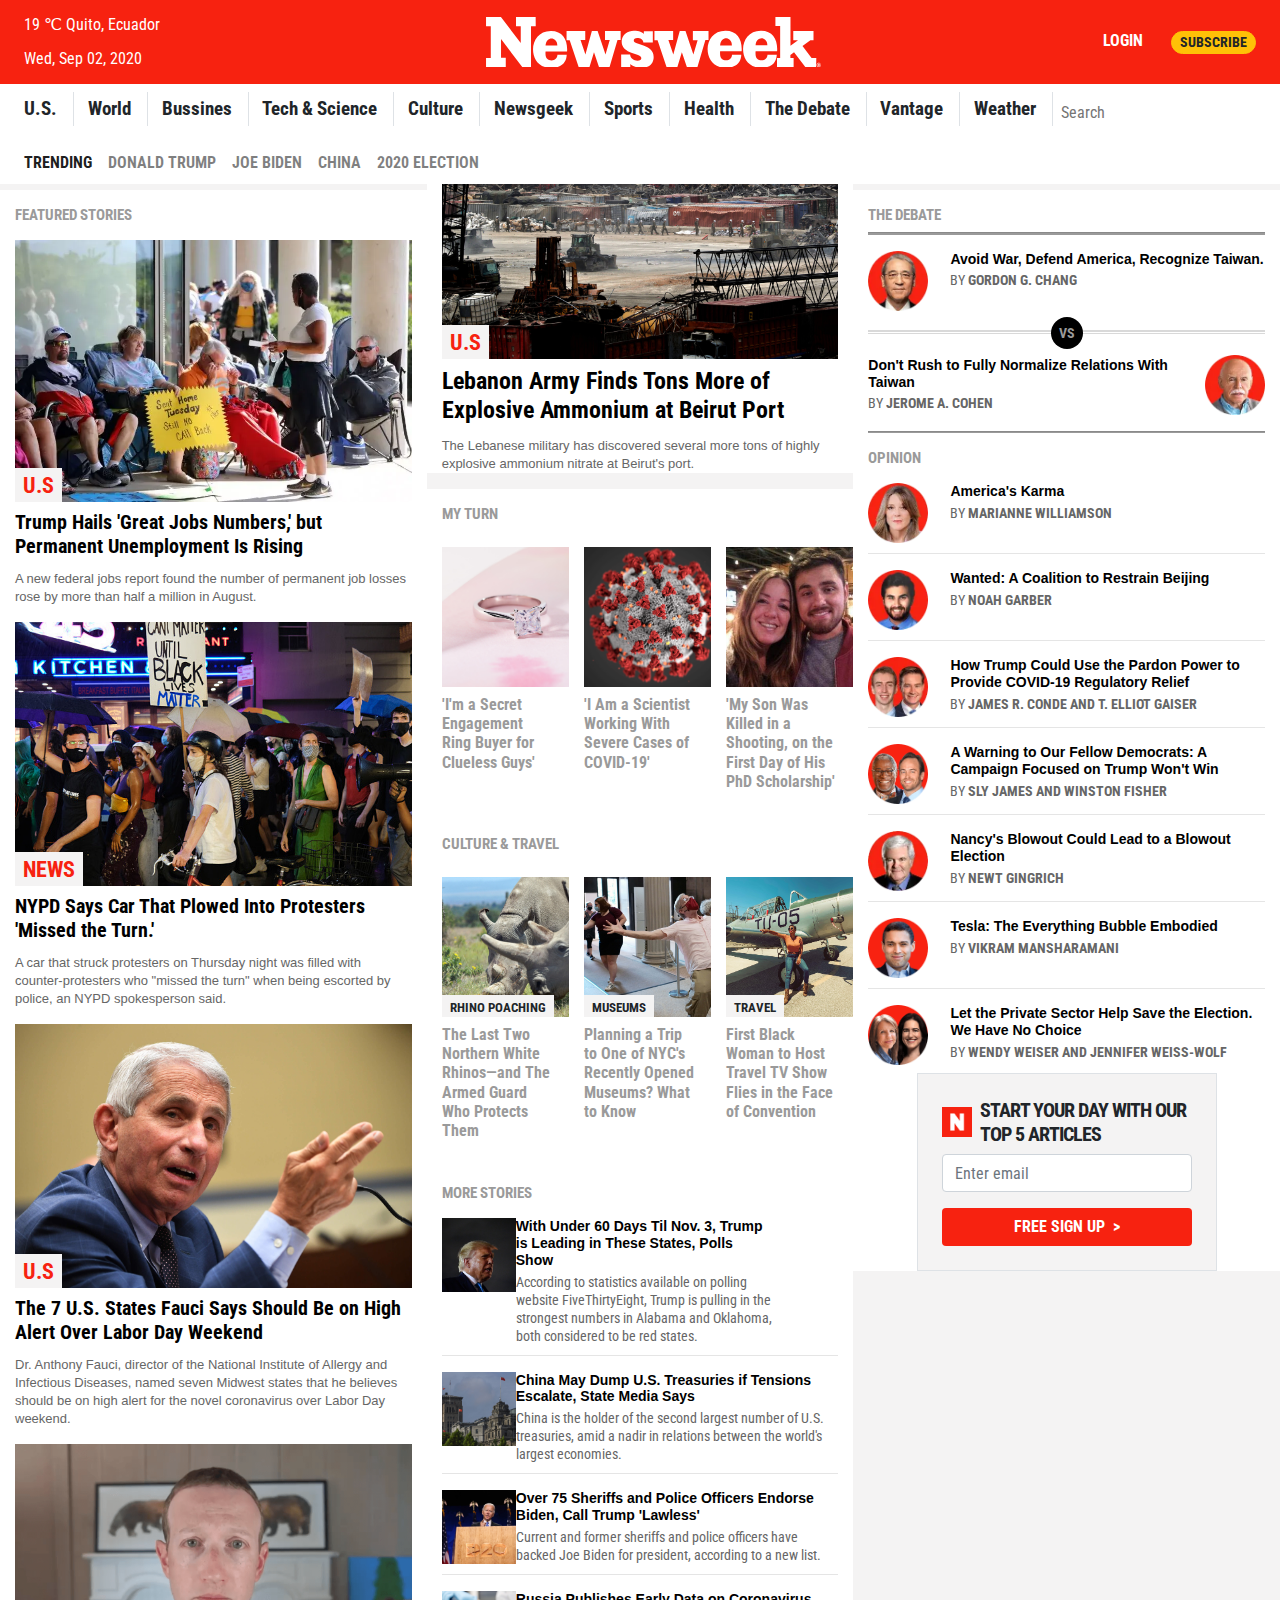
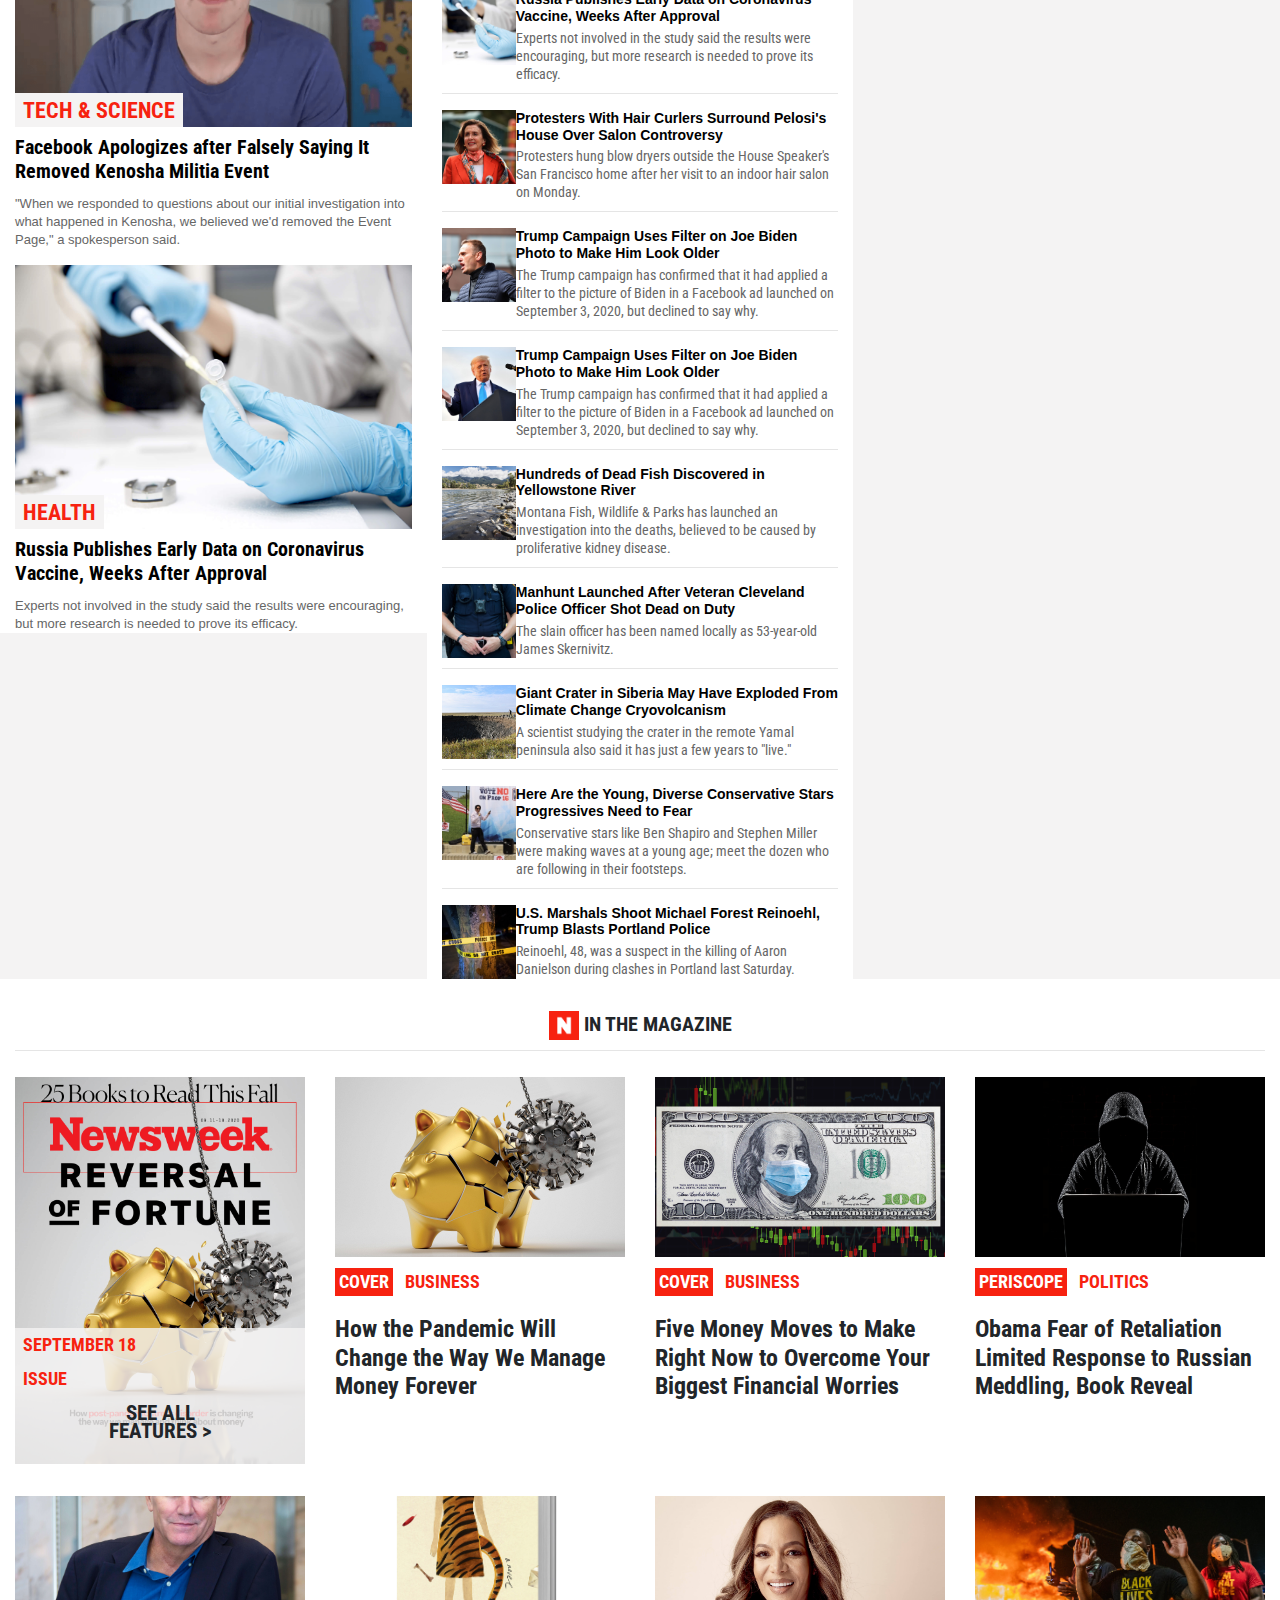
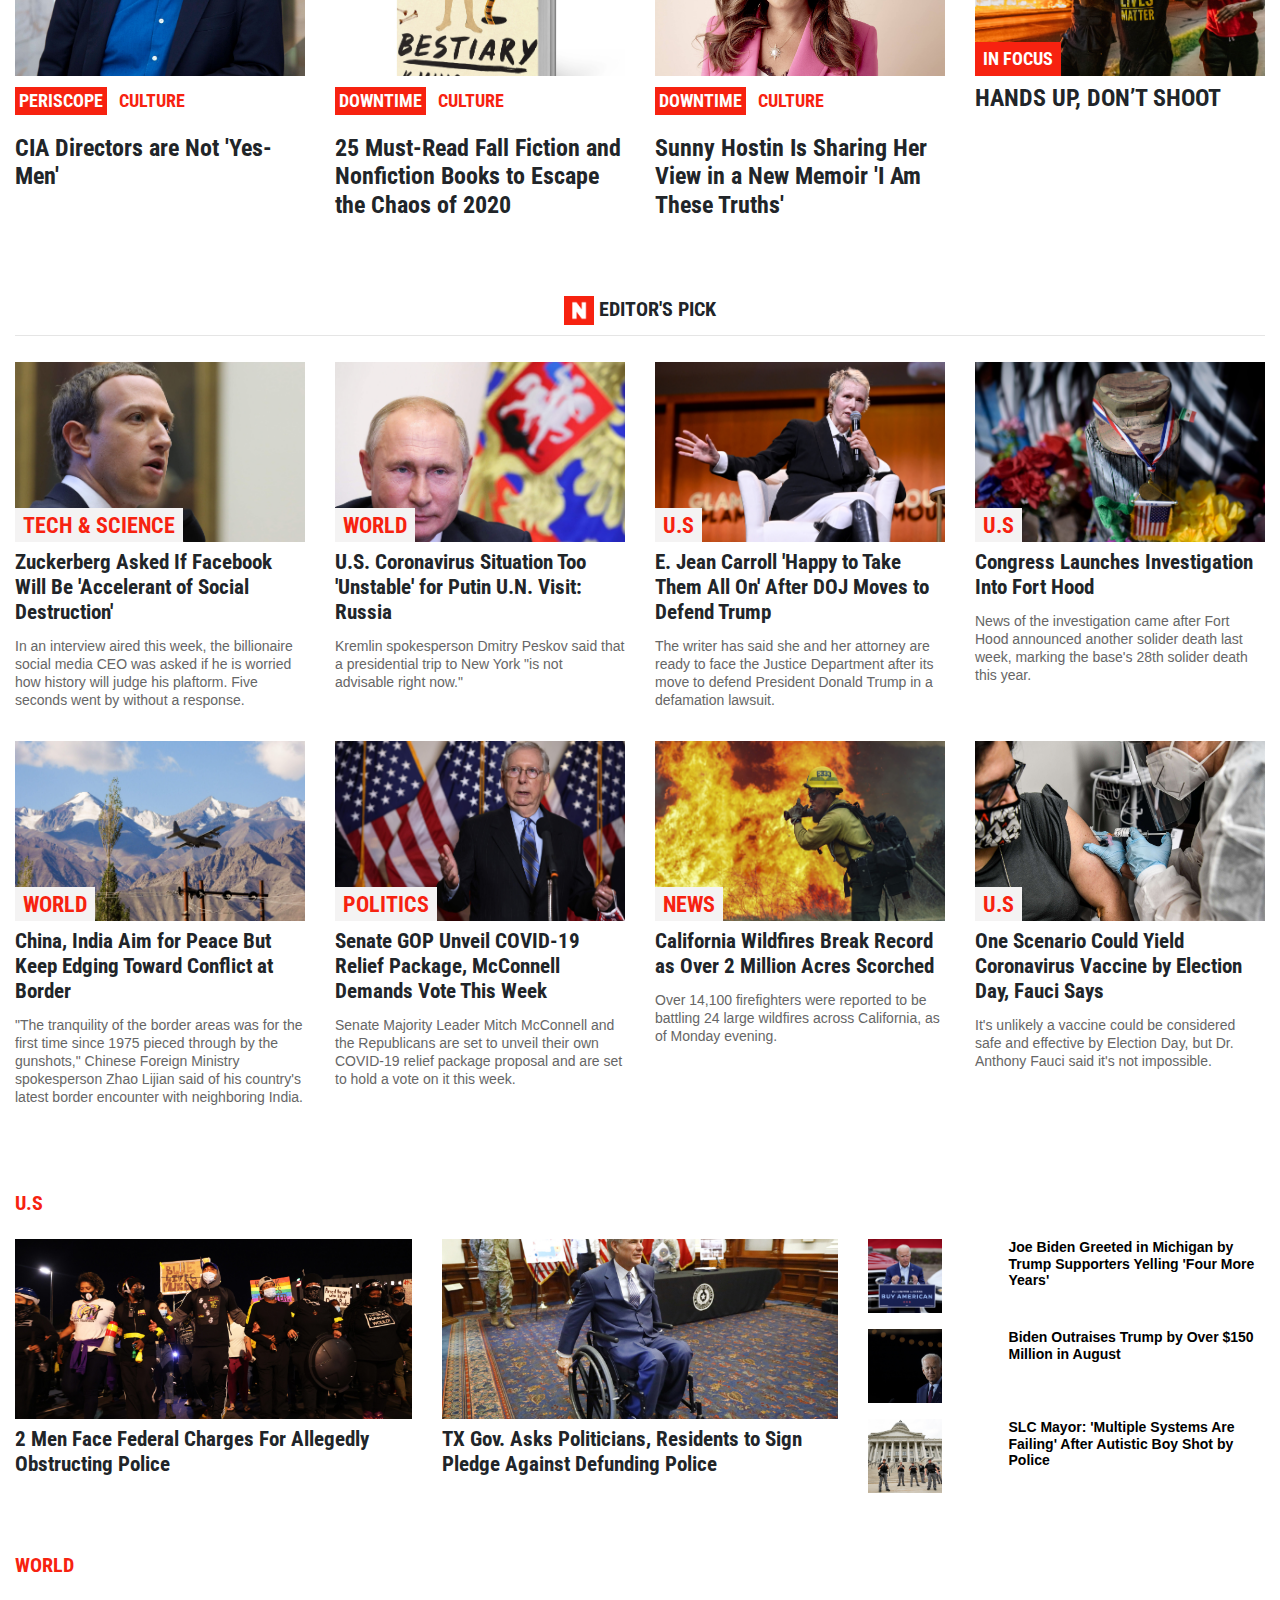
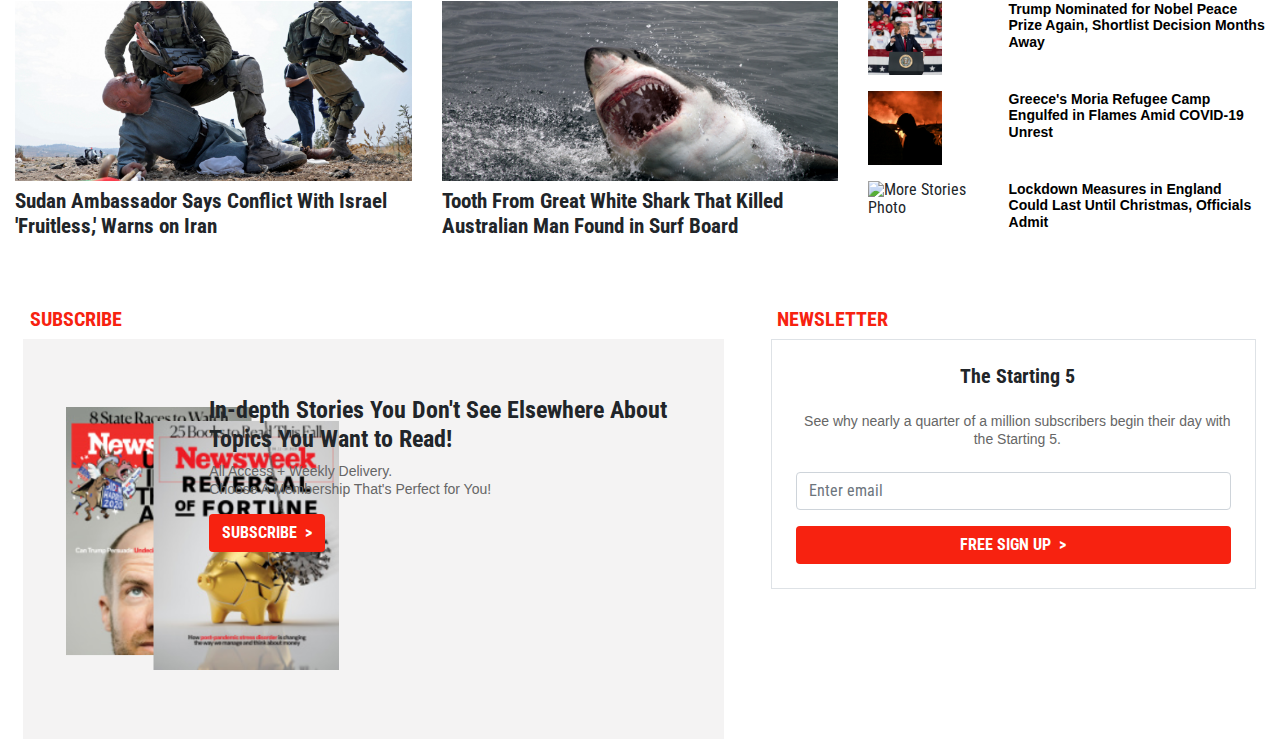
==== commit 8590b093: "Fixing details in medium size" ====
--- a/index.html
+++ b/index.html
@@ -290,8 +290,7 @@
                                         </h5>
                                     </div>
                                 </div>
-                                <input type="email" class="form-control" id="exampleInputEmail1"
-                                    aria-describedby="emailHelp" placeholder="Enter email">
+                                <input type="email" class="form-control" id="edxco" placeholder="Enter email">
                             </div>
                             <button type="submit" class="btn bg-1 bold-700 text-white w-100" value="Free Sign Up">FREE
                                 SIGN
@@ -305,11 +304,11 @@
                     <p class="text-3 font-15 bold-700 ps-auto pt-3 pb-0 mb-0 mb-2">MORE STORIES</p>
                     <article class="card border-0 d-flex flex-row mt-3 pb-0 ps-auto">
                         <div class="row no-gutters align-self-center w-100">
-                            <div class="col-2 img2 ml-0 pl-0">
+                            <div class="col-3 col-md-2 img2 ml-0 pl-0">
                                 <img src="img/m-stories1.jpg" alt="More Stories Photo">
                             </div>
-                            <div class="col-10 align-self-start pl-2 w-100">
-                                <div class="card-body p-0 m-0 ">
+                            <div class="col-9 col-md-8 align-self-start pl-2 pr-0 mr-0 w-100 ps-auto">
+                                <div class="card-body p-0 m-0">
                                     <h5 class="card-title font-16 bold-700 font-arial mb-1">
                                         <a href="#">
                                             With Under 60 Days Til Nov. 3, Trump is Leading in These States,
@@ -700,10 +699,10 @@
                         <hr class="bold-hr ms-auto">
                         <article class="card border-0 d-flex flex-row mt-3 pb-0 ps-auto">
                             <div class="row no-gutters align-self-center w-100">
-                                <div class="col-2 ml-0 pl-0">
+                                <div class="col-3 col-md-1 col-xl-2 ml-0 pl-0">
                                     <img src="img/debate1.png" class="img-3c" alt="Gordon G. Chang">
                                 </div>
-                                <div class="col-10 align-self-center w-100">
+                                <div class="col-9 col-md-11 col-xl-10 pl-md-3 align-self-start w-100">
                                     <div class="card-body p-0 m-0 ">
                                         <h5 class="card-title font-16 bold-700 font-arial mb-1">
                                             <a href="#">Avoid War, Defend America,
@@ -735,14 +734,14 @@
                         <hr class="bold-hr ms-auto">
                     </div>
                     <!-- OPINION -->
-                    <div class="bg-white border-show mb-3 mb-md-0 pb-4 pb-md-0">
+                    <div class="bg-white border-show mb-3 mb-md-0 pb-0 pb-md-0">
                         <p class="text-3 font-15 bold-700 ps-auto pt-3 pb-0 mb-0 mb-2">OPINION</p>
                         <article class="card border-0 d-flex flex-row mt-3 pb-0 ps-auto">
                             <div class="row no-gutters align-self-center w-100">
-                                <div class="col-2 ml-0 pl-0">
+                                <div class="col-3 col-md-1 col-xl-2 ml-0 pl-0">
                                     <img src="img/opinion1.png" class="img-3c" alt="Gordon G. Chang">
                                 </div>
-                                <div class="col-10 align-self-start w-100">
+                                <div class="col-9 col-md-11 col-xl-10 pl-md-3 align-self-start w-100">
                                     <div class="card-body p-0 m-0 ">
                                         <h5 class="card-title font-16 bold-700 font-arial mb-1">
                                             <a href="#">America's Karma
@@ -755,10 +754,10 @@
                         <hr class="hr-ms">
                         <article class="card border-0 d-flex flex-row mt-3 pb-0 ps-auto">
                             <div class="row no-gutters align-self-center w-100">
-                                <div class="col-2 ml-0 pl-0">
+                                <div class="col-3 col-md-1 col-xl-2 ml-0 pl-0">
                                     <img src="img/opinion2.png" class="img-3c" alt="Gordon G. Chang">
                                 </div>
-                                <div class="col-10 align-self-start w-100">
+                                <div class="col-9 col-md-11 col-xl-10 pl-md-3 align-self-start w-100">
                                     <div class="card-body p-0 m-0 ">
                                         <h5 class="card-title font-16 bold-700 font-arial mb-1">
                                             <a href="#">Wanted: A Coalition to Restrain Beijing
@@ -771,10 +770,10 @@
                         <hr class="hr-ms">
                         <article class="card border-0 d-flex flex-row mt-3 pb-0 ps-auto">
                             <div class="row no-gutters align-self-center w-100">
-                                <div class="col-2 ml-0 pl-0">
+                                <div class="col-3 col-md-1 col-xl-2 ml-0 pl-0">
                                     <img src="img/opinion3.png" class="img-3c" alt="Gordon G. Chang">
                                 </div>
-                                <div class="col-10 align-self-start w-100">
+                                <div class="col-9 col-md-11 col-xl-10 pl-md-3 align-self-start w-100">
                                     <div class="card-body p-0 m-0 ">
                                         <h5 class="card-title font-16 bold-700 font-arial mb-1">
                                             <a href="#">How Trump Could Use the Pardon Power to Provide COVID-19
@@ -791,10 +790,10 @@
                         <hr class="hr-ms">
                         <article class="card border-0 d-flex flex-row mt-3 pb-0 ps-auto">
                             <div class="row no-gutters align-self-center w-100">
-                                <div class="col-2 ml-0 pl-0">
+                                <div class="col-3 col-md-1 col-xl-2 ml-0 pl-0">
                                     <img src="img/opinion4.png" class="img-3c" alt="Gordon G. Chang">
                                 </div>
-                                <div class="col-10 align-self-start w-100">
+                                <div class="col-9 col-md-11 col-xl-10 pl-md-3 align-self-start w-100">
                                     <div class="card-body p-0 m-0 ">
                                         <h5 class="card-title font-16 bold-700 font-arial mb-1">
                                             <a href="#">A Warning to Our Fellow Democrats: A Campaign Focused on Trump
@@ -811,10 +810,10 @@
                         <hr class="hr-ms">
                         <article class="card border-0 d-flex flex-row mt-3 pb-0 ps-auto">
                             <div class="row no-gutters align-self-center w-100">
-                                <div class="col-2 ml-0 pl-0">
+                                <div class="col-3 col-md-1 col-xl-2 ml-0 pl-0">
                                     <img src="img/opinion5.png" class="img-3c" alt="Gordon G. Chang">
                                 </div>
-                                <div class="col-10 align-self-start w-100">
+                                <div class="col-9 col-md-11 col-xl-10 pl-md-3 align-self-start w-100">
                                     <div class="card-body p-0 m-0 ">
                                         <h5 class="card-title font-16 bold-700 font-arial mb-1">
                                             <a href="#">Nancy's Blowout Could Lead to a Blowout Election
@@ -827,10 +826,10 @@
                         <hr class="hr-ms">
                         <article class="card border-0 d-flex flex-row mt-3 pb-0 ps-auto">
                             <div class="row no-gutters align-self-center w-100">
-                                <div class="col-2 ml-0 pl-0">
+                                <div class="col-3 col-md-1 col-xl-2 ml-0 pl-0">
                                     <img src="img/opinion6.png" class="img-3c" alt="Gordon G. Chang">
                                 </div>
-                                <div class="col-10 align-self-start pt-1 w-100">
+                                <div class="col-9 col-md-11 col-xl-10 pl-md-3 align-self-start w-100">
                                     <div class="card-body p-0 m-0 ">
                                         <h5 class="card-title font-16 bold-700 font-arial mb-1">
                                             <a href="#">Tesla: The Everything Bubble Embodied
@@ -841,12 +840,12 @@
                             </div>
                         </article>
                         <hr class="hr-ms">
-                        <article class="card border-0 d-flex flex-row mt-3 pb-0 ps-auto">
+                        <article class="card border-0 d-flex flex-row mt-3 pb-0 mb-0 ps-auto">
                             <div class="row no-gutters align-self-center w-100">
-                                <div class="col-2 ml-0 pl-0">
+                                <div class="col-3 col-md-1 col-xl-2 ml-0 pl-0">
                                     <img src="img/opinion7.png" class="img-3c" alt="Gordon G. Chang">
                                 </div>
-                                <div class="col-10 align-self-start w-100">
+                                <div class="col-9 col-md-11 col-xl-10 pl-md-3 align-self-start w-100">
                                     <div class="card-body p-0 m-0 ">
                                         <h5 class="card-title font-16 bold-700 font-arial mb-1">
                                             <a href="#">Let the Private Sector Help Save the Election. We Have No Choice
@@ -858,7 +857,7 @@
                                 </div>
                             </div>
                         </article>
-                        <div class="d-flex justify-content-center m-5">
+                        <div class="d-flex justify-content-center m-2">
                             <div class="row d-flex justify-content-center ">
                                 <form class="subscribe-div bg-3 p-4 border d-none d-md-block">
                                     <div class="form-group">
@@ -873,7 +872,7 @@
                                                 </h5>
                                             </div>
                                         </div>
-                                        <input type="email" class="form-control" id="exampleInputEmail1"
+                                        <input type="email" class="form-control" id="edxco"
                                             aria-describedby="emailHelp" placeholder="Enter email">
                                     </div>
                                     <button type="submit" class="btn bg-1 bold-700 text-white w-100"
@@ -893,37 +892,32 @@
                     <p class="text-3 font-15 bold-700 ps-auto pt-3 pb-0 mb-0 mb-2">MORE STORIES</p>
                     <article class="card border-0 d-flex flex-row mt-3 pb-0 ps-auto">
                         <div class="row no-gutters align-self-center w-100">
-                            <div class="col-2 img2 ml-0 pl-0">
+                            <div class="col-3 col-md-2 img2 ml-0 pl-0">
                                 <img src="img/m-stories1.jpg" alt="More Stories Photo">
                             </div>
-                            <div class="col-10 align-self-start pl-2 w-100">
-                                <div class="card-body p-0 m-0 ">
-                                    <h5 class="card-title font-16 bold-700 font-arial mb-1">
-                                        <a href="#">
-                                            With Under 60 Days Til Nov. 3, Trump is Leading in These States,
+                            <div class="col-9 col-md-8 align-self-start pl-2 pr-0 mr-0 w-100 ps-auto">
+                                <div class="card-body p-0 m-0">
+                                    <h5 class="card-title font-16 bold-700 font-arial mb-1">
+                                        <a href="#">
+                                            With Under 60+ Days Til Nov. 3, Trump is Leading in These States,
                                             Polls Show
                                         </a>
                                     </h5>
                                     <p class="card-text font-16 text-2">According to statistics available on
-                                        polling
-                                        website
-                                        FiveThirtyEight, Trump is pulling in the strongest numbers in
-                                        Alabama and
-                                        Oklahoma,
-                                        both
-                                        considered to be red states.</p>
-                                </div>
-                            </div>
-                        </div>
-                    </article>
-                    <hr class="hr-ms">
-                    <article class="card border-0 d-flex flex-row mt-3 pb-0 ps-auto">
-                        <div class="row no-gutters align-self-center w-100">
-                            <div class="col-2 img2 ml-0 pl-0">
+                                        polling website FiveThirtyEight, Trump is pulling in the strongest numbers in
+                                        Alabama and Oklahoma, both considered to be red states.</p>
+                                </div>
+                            </div>
+                        </div>
+                    </article>
+                    <hr class="hr-ms">
+                    <article class="card border-0 d-flex flex-row mt-3 pb-0 ps-auto">
+                        <div class="row no-gutters align-self-center w-100">
+                            <div class="col-3 col-md-2 img2 ml-0 pl-0">
                                 <img src="img/m-stories2.jpg" alt="More Stories Photo">
                             </div>
-                            <div class="col-10 align-self-start pl-2 w-100">
-                                <div class="card-body p-0 m-0 ">
+                            <div class="col-9 col-md-8 align-self-start pl-2 pr-0 mr-0 w-100 ps-auto">
+                                <div class="card-body p-0 m-0">
                                     <h5 class="card-title font-16 bold-700 font-arial mb-1">
                                         <a href="#">
                                             China May Dump U.S. Treasuries if Tensions Escalate, State Media
@@ -943,11 +937,11 @@
                     <hr class="hr-ms">
                     <article class="card border-0 d-flex flex-row mt-3 pb-0 ps-auto">
                         <div class="row no-gutters align-self-center w-100">
-                            <div class="col-2 img2 ml-0 pl-0">
+                            <div class="col-3 col-md-2 img2 ml-0 pl-0">
                                 <img src="img/m-stories3.jpg" alt="More Stories Photo">
                             </div>
-                            <div class="col-10 align-self-start pl-2 w-100">
-                                <div class="card-body p-0 m-0 ">
+                            <div class="col-9 col-md-8 align-self-start pl-2 pr-0 mr-0 w-100 ps-auto">
+                                <div class="card-body p-0 m-0">
                                     <h5 class="card-title font-16 bold-700 font-arial mb-1">
                                         <a href="#">
                                             Over 75 Sheriffs and Police Officers Endorse Biden, Call Trump
@@ -965,11 +959,11 @@
                     <hr class="hr-ms">
                     <article class="card border-0 d-flex flex-row mt-3 pb-0 ps-auto">
                         <div class="row no-gutters align-self-center w-100">
-                            <div class="col-2 img2 ml-0 pl-0">
+                            <div class="col-3 col-md-2 img2 ml-0 pl-0">
                                 <img src="img/m-stories4.jpg" alt="More Stories Photo">
                             </div>
-                            <div class="col-10 align-self-start pl-2 w-100">
-                                <div class="card-body p-0 m-0 ">
+                            <div class="col-9 col-md-8 align-self-start pl-2 pr-0 mr-0 w-100 ps-auto">
+                                <div class="card-body p-0 m-0">
                                     <h5 class="card-title font-16 bold-700 font-arial mb-1">
                                         <a href="#">
                                             Russia Publishes Early Data on Coronavirus Vaccine, Weeks After
@@ -988,11 +982,11 @@
                     <hr class="hr-ms">
                     <article class="card border-0 d-flex flex-row mt-3 pb-0 ps-auto">
                         <div class="row no-gutters align-self-center w-100">
-                            <div class="col-2 img2 ml-0 pl-0">
+                            <div class="col-3 col-md-2 img2 ml-0 pl-0">
                                 <img src="img/m-stories5.jpg" alt="More Stories Photo">
                             </div>
-                            <div class="col-10 align-self-start pl-2 w-100">
-                                <div class="card-body p-0 m-0 ">
+                            <div class="col-9 col-md-8 align-self-start pl-2 pr-0 mr-0 w-100 ps-auto">
+                                <div class="card-body p-0 m-0">
                                     <h5 class="card-title font-16 bold-700 font-arial mb-1">
                                         <a href="#">
                                             Protesters With Hair Curlers Surround Pelosi's House Over Salon
@@ -1011,11 +1005,11 @@
                     <hr class="hr-ms">
                     <article class="card border-0 d-flex flex-row mt-3 pb-0 ps-auto">
                         <div class="row no-gutters align-self-center w-100">
-                            <div class="col-2 img2 ml-0 pl-0">
+                            <div class="col-3 col-md-2 img2 ml-0 pl-0">
                                 <img src="img/m-stories6.jpg" alt="More Stories Photo">
                             </div>
-                            <div class="col-10 align-self-start pl-2 w-100">
-                                <div class="card-body p-0 m-0 ">
+                            <div class="col-9 col-md-8 align-self-start pl-2 pr-0 mr-0 w-100 ps-auto">
+                                <div class="card-body p-0 m-0">
                                     <h5 class="card-title font-16 bold-700 font-arial mb-1">
                                         <a href="#">
                                             Trump Campaign Uses Filter on Joe Biden Photo to Make Him Look
@@ -1037,11 +1031,11 @@
                     <hr class="hr-ms">
                     <article class="card border-0 d-flex flex-row mt-3 pb-0 ps-auto">
                         <div class="row no-gutters align-self-center w-100">
-                            <div class="col-2 img2 ml-0 pl-0">
+                            <div class="col-3 col-md-2 img2 ml-0 pl-0">
                                 <img src="img/m-stories7.jpg" alt="More Stories Photo">
                             </div>
-                            <div class="col-10 align-self-start pl-2 w-100">
-                                <div class="card-body p-0 m-0 ">
+                            <div class="col-9 col-md-8 align-self-start pl-2 pr-0 mr-0 w-100 ps-auto">
+                                <div class="card-body p-0 m-0">
                                     <h5 class="card-title font-16 bold-700 font-arial mb-1">
                                         <a href="#">
                                             Trump Campaign Uses Filter on Joe Biden Photo to Make Him Look
@@ -1063,11 +1057,11 @@
                     <hr class="hr-ms">
                     <article class="card border-0 d-flex flex-row mt-3 pb-0 ps-auto">
                         <div class="row no-gutters align-self-center w-100">
-                            <div class="col-2 img2 ml-0 pl-0">
+                            <div class="col-3 col-md-2 img2 ml-0 pl-0">
                                 <img src="img/m-stories8.jpg" alt="More Stories Photo">
                             </div>
-                            <div class="col-10 align-self-start pl-2 w-100">
-                                <div class="card-body p-0 m-0 ">
+                            <div class="col-9 col-md-8 align-self-start pl-2 pr-0 mr-0 w-100 ps-auto">
+                                <div class="card-body p-0 m-0">
                                     <h5 class="card-title font-16 bold-700 font-arial mb-1">
                                         <a href="#">
                                             Hundreds of Dead Fish Discovered in Yellowstone River
@@ -1086,11 +1080,11 @@
                     <hr class="hr-ms">
                     <article class="card border-0 d-flex flex-row mt-3 pb-0 ps-auto">
                         <div class="row no-gutters align-self-center w-100">
-                            <div class="col-2 img2 ml-0 pl-0">
+                            <div class="col-3 col-md-2 img2 ml-0 pl-0">
                                 <img src="img/m-stories9.jpg" alt="More Stories Photo">
                             </div>
-                            <div class="col-10 align-self-start pl-2 w-100">
-                                <div class="card-body p-0 m-0 ">
+                            <div class="col-9 col-md-8 align-self-start pl-2 pr-0 mr-0 w-100 ps-auto">
+                                <div class="card-body p-0 m-0">
                                     <h5 class="card-title font-16 bold-700 font-arial mb-1">
                                         <a href="#">
                                             Manhunt Launched After Veteran Cleveland Police Officer Shot
@@ -1108,11 +1102,11 @@
                     <hr class="hr-ms">
                     <article class="card border-0 d-flex flex-row mt-3 pb-0 ps-auto">
                         <div class="row no-gutters align-self-center w-100">
-                            <div class="col-2 img2 ml-0 pl-0">
+                            <div class="col-3 col-md-2 img2 ml-0 pl-0">
                                 <img src="img/m-stories10.jpg" alt="Gordon G. Chang">
                             </div>
-                            <div class="col-10 align-self-start pl-2 w-100">
-                                <div class="card-body p-0 m-0 ">
+                            <div class="col-9 col-md-8 align-self-start pl-2 pr-0 mr-0 w-100 ps-auto">
+                                <div class="card-body p-0 m-0">
                                     <h5 class="card-title font-16 bold-700 font-arial mb-1">
                                         <a href="#">
                                             Giant Crater in Siberia May Have Exploded From Climate Change
@@ -1130,11 +1124,11 @@
                     <hr class="hr-ms">
                     <article class="card border-0 d-flex flex-row mt-3 pb-0 ps-auto">
                         <div class="row no-gutters align-self-center w-100">
-                            <div class="col-2 img2 ml-0 pl-0">
+                            <div class="col-3 col-md-2 img2 ml-0 pl-0">
                                 <img src="img/m-stories11.jpg" alt="Gordon G. Chang">
                             </div>
-                            <div class="col-10 align-self-start pl-2 w-100">
-                                <div class="card-body p-0 m-0 ">
+                            <div class="col-9 col-md-8 align-self-start pl-2 pr-0 mr-0 w-100 ps-auto">
+                                <div class="card-body p-0 m-0">
                                     <h5 class="card-title font-16 bold-700 font-arial mb-1">
                                         <a href="#">
                                             Here Are the Young, Diverse Conservative Stars Progressives Need
@@ -1155,10 +1149,10 @@
                     <hr class="hr-ms">
                     <article class="card border-0 d-flex flex-row mt-3 pb-0 ps-auto">
                         <div class="row no-gutters align-self-center w-100">
-                            <div class="col-2 img2 ml-0 pl-0">
+                            <div class="col-3 col-md-2 img2 ml-0 pl-0">
                                 <img src="img/m-stories12.jpg" alt="Gordon G. Chang">
                             </div>
-                            <div class="col-10 align-self-start pl-2 w-100">
+                            <div class="col-9 col-md-8 align-self-start pl-2 pr-0 mr-0 w-100 ps-auto">
                                 <div class="card-body p-0 m-0">
                                     <h5 class="card-title font-16 bold-700 font-arial mb-1">
                                         <a href="#">
@@ -1283,7 +1277,7 @@
                                             </h5>
                                         </div>
                                     </div>
-                                    <input type="email" class="form-control" id="exampleInputEmail1"
+                                    <input type="email" class="form-control" id="edxco"
                                         aria-describedby="emailHelp" placeholder="Enter email">
                                 </div>
                                 <button type="submit" class="btn bg-1 bold-700 text-white w-100"
@@ -1592,7 +1586,7 @@
                         </div>
                     </article>
                 </div>
-                <div class="col-12 col-md-4">
+                <div class="col-12 col-md-4 m-0 p-0">
                     <article class="card container rounded-0 ps-auto my-3 border-0">
                             <img class="card-img-top rounded-0 in-the-mgzn" src="img/us2.jpg" alt="US section photo">
                         <div class="card-body p-0 m-0">
@@ -1605,13 +1599,13 @@
                     </article>
                 </div>
                 <div class="col-12 col-md-4">
-                    <article class="card border-0 d-flex flex-row mt-3 pb-0 ps-auto">
-                        <div class="row no-gutters align-self-center w-100">
-                            <div class="col-2 img2 ml-0 pl-0">
+                    <article class="card border-0 d-flex flex-row mt-3 pb-0 px-0 ps-auto">
+                        <div class="row no-gutters align-self-center w-100">
+                            <div class="col-3 col-md-4 img2 ml-0 pl-0">
                                 <img src="img/us3.jpg" alt="More Stories Photo">
                             </div>
-                            <div class="col-10 align-self-start pl-2 w-100">
-                                <div class="card-body p-0 m-0 ">
+                            <div class="col-9 col-md-8 align-self-start pl-2 pr-0  mr-0 w-100">
+                                <div class="card-body p-0 m-0">
                                     <h5 class="card-title font-16 bold-700 font-arial mb-1">
                                         <a href="#">
                                             Joe Biden Greeted in Michigan by Trump Supporters Yelling 'Four More Years'
@@ -1621,13 +1615,13 @@
                             </div>
                         </div>
                     </article>
-                    <article class="card border-0 d-flex flex-row mt-3 pb-0 ps-auto">
-                        <div class="row no-gutters align-self-center w-100">
-                            <div class="col-2 img2 ml-0 pl-0">
+                    <article class="card border-0 d-flex flex-row mt-3 pb-0 px-0 ps-auto">
+                        <div class="row no-gutters align-self-center w-100">
+                            <div class="col-3 col-md-4 img2 ml-0 pl-0">
                                 <img src="img/us4.jpg" alt="More Stories Photo">
                             </div>
-                            <div class="col-10 align-self-start pl-2 w-100">
-                                <div class="card-body p-0 m-0 ">
+                            <div class="col-9 col-md-8 align-self-start pl-2 pr-0  mr-0 w-100">
+                                <div class="card-body p-0 m-0">
                                     <h5 class="card-title font-16 bold-700 font-arial mb-1">
                                         <a href="#">
                                             Biden Outraises Trump by Over $150 Million in August
@@ -1637,13 +1631,13 @@
                             </div>
                         </div>
                     </article>
-                    <article class="card border-0 d-flex flex-row mt-3 pb-0 ps-auto">
-                        <div class="row no-gutters align-self-center w-100">
-                            <div class="col-2 img2 ml-0 pl-0">
+                    <article class="card border-0 d-flex flex-row mt-3 pb-0 px-0 ps-auto">
+                        <div class="row no-gutters align-self-center w-100">
+                            <div class="col-3 col-md-4 img2 ml-0 pl-0">
                                 <img src="img/us5.jpg" alt="More Stories Photo">
                             </div>
-                            <div class="col-10 align-self-start pl-2 w-100">
-                                <div class="card-body p-0 m-0 ">
+                            <div class="col-9 col-md-8 align-self-start pl-2 pr-0  mr-0 w-100">
+                                <div class="card-body p-0 m-0">
                                     <h5 class="card-title font-16 bold-700 font-arial mb-1">
                                         <a href="#">
                                             SLC Mayor: 'Multiple Systems Are Failing' After Autistic Boy Shot by Police
@@ -1672,7 +1666,7 @@
                         </div>
                     </article>
                 </div>
-                <div class="col-12 col-md-4">
+                <div class="col-12 col-md-4 m-0 p-0">
                     <article class="card container rounded-0 ps-auto my-3 border-0">
                             <img class="card-img-top rounded-0 in-the-mgzn" src="img/world2.jpg" alt="US section photo">
                         <div class="card-body p-0 m-0">
@@ -1685,13 +1679,13 @@
                     </article>
                 </div>
                 <div class="col-12 col-md-4">
-                    <article class="card border-0 d-flex flex-row mt-3 pb-0 ps-auto">
-                        <div class="row no-gutters align-self-center w-100">
-                            <div class="col-2 img2 ml-0 pl-0">
+                    <article class="card border-0 d-flex flex-row mt-3 pb-0 px-0 ps-auto">
+                        <div class="row no-gutters align-self-center w-100">
+                            <div class="col-3 col-md-4 img2 ml-0 pl-0">
                                 <img src="img/world3.jpg" alt="More Stories Photo">
                             </div>
-                            <div class="col-10 align-self-start pl-2 w-100">
-                                <div class="card-body p-0 m-0 ">
+                            <div class="col-9 col-md-8 align-self-start pl-2 pr-0  mr-0 w-100">
+                                <div class="card-body p-0 m-0">
                                     <h5 class="card-title font-16 bold-700 font-arial mb-1">
                                         <a href="#">
                                             Trump Nominated for Nobel Peace Prize Again, Shortlist Decision Months Away
@@ -1701,13 +1695,13 @@
                             </div>
                         </div>
                     </article>
-                    <article class="card border-0 d-flex flex-row mt-3 pb-0 ps-auto">
-                        <div class="row no-gutters align-self-center w-100">
-                            <div class="col-2 img2 ml-0 pl-0">
+                    <article class="card border-0 d-flex flex-row mt-3 pb-0 px-0 ps-auto">
+                        <div class="row no-gutters align-self-center w-100">
+                            <div class="col-3 col-md-4 img2 ml-0 pl-0">
                                 <img src="img/world4.jpg" alt="More Stories Photo">
                             </div>
-                            <div class="col-10 align-self-start pl-2 w-100">
-                                <div class="card-body p-0 m-0 ">
+                            <div class="col-9 col-md-8 align-self-start pl-2 pr-0  mr-0 w-100">
+                                <div class="card-body p-0 m-0">
                                     <h5 class="card-title font-16 bold-700 font-arial mb-1">
                                         <a href="#">
                                             Greece's Moria Refugee Camp Engulfed in Flames Amid COVID-19 Unrest
@@ -1717,13 +1711,13 @@
                             </div>
                         </div>
                     </article>
-                    <article class="card border-0 d-flex flex-row mt-3 pb-0 ps-auto">
-                        <div class="row no-gutters align-self-center w-100">
-                            <div class="col-2 img2 ml-0 pl-0">
+                    <article class="card border-0 d-flex flex-row mt-3 pb-0 px-0 ps-auto">
+                        <div class="row no-gutters align-self-center w-100">
+                            <div class="col-3 col-md-4 img2 ml-0 pl-0">
                                 <img src="img/world5.jpg" alt="More Stories Photo">
                             </div>
-                            <div class="col-10 align-self-start pl-2 w-100">
-                                <div class="card-body p-0 m-0 ">
+                            <div class="col-9 col-md-8 align-self-start pl-2 pr-0  mr-0 w-100">
+                                <div class="card-body p-0 m-0">
                                     <h5 class="card-title font-16 bold-700 font-arial mb-1">
                                         <a href="#">
                                             Lockdown Measures in England Could Last Until Christmas, Officials Admit
@@ -1736,7 +1730,7 @@
                 </div>
             </div>
         </section>
-        <section class="container-xl bg-white mx-0 my-4 py-3 px-0">
+        <section class="container-xl bg-white mx-0 py-2 px-0">
             <div class="row m-0 p-0">
                 <div class="col-12 col-xl-7 mb-3 mb-md-0">
                     <h5 class="bold-700 ps-auto text-left pt-3 text-1 pb-0 mb-0 mb-2">SUBSCRIBE</h5>
@@ -1760,8 +1754,7 @@
                                         <p class="font-arial font-16 text-2 text-center">See why nearly a quarter of a million subscribers begin their day with the Starting 5.</p>
                                     </div>
                                 </div>
-                                <input type="email" class="form-control" id="exampleInputEmail1"
-                                    aria-describedby="emailHelp" placeholder="Enter email">
+                                <input type="email" class="form-control" id="edxco" placeholder="Enter email">
                             </div>
                             <button type="submit" class="btn bg-1 bold-700 text-white w-100" value="Free Sign Up">FREE
                                 SIGN
--- a/css/style.css
+++ b/css/style.css
@@ -292,7 +292,6 @@
 }
 
 /* Small devices (landscape phones, 576px and up) */
-
 @media (min-width: 576px) {
   .my-turn {
     height: 100px;
@@ -306,6 +305,10 @@
 
   .border-show {
     border-bottom: none;
+  }
+
+  .font-e-pick {
+    font-size: 1.3em;
   }
 }
 
@@ -343,6 +346,19 @@
     padding: 10% 5% 0 46%;
     text-align: left;
   }
+
+  .font-16 {
+    font-size: 14px;
+  }
+
+  .in-the-mgzn {
+    height: 180px;
+    object-fit: cover;
+  }
+
+  .sticky-offset {
+    margin-top: 45px;
+  }
 }
 
 /* Large devices (desktops, 992px and up) */
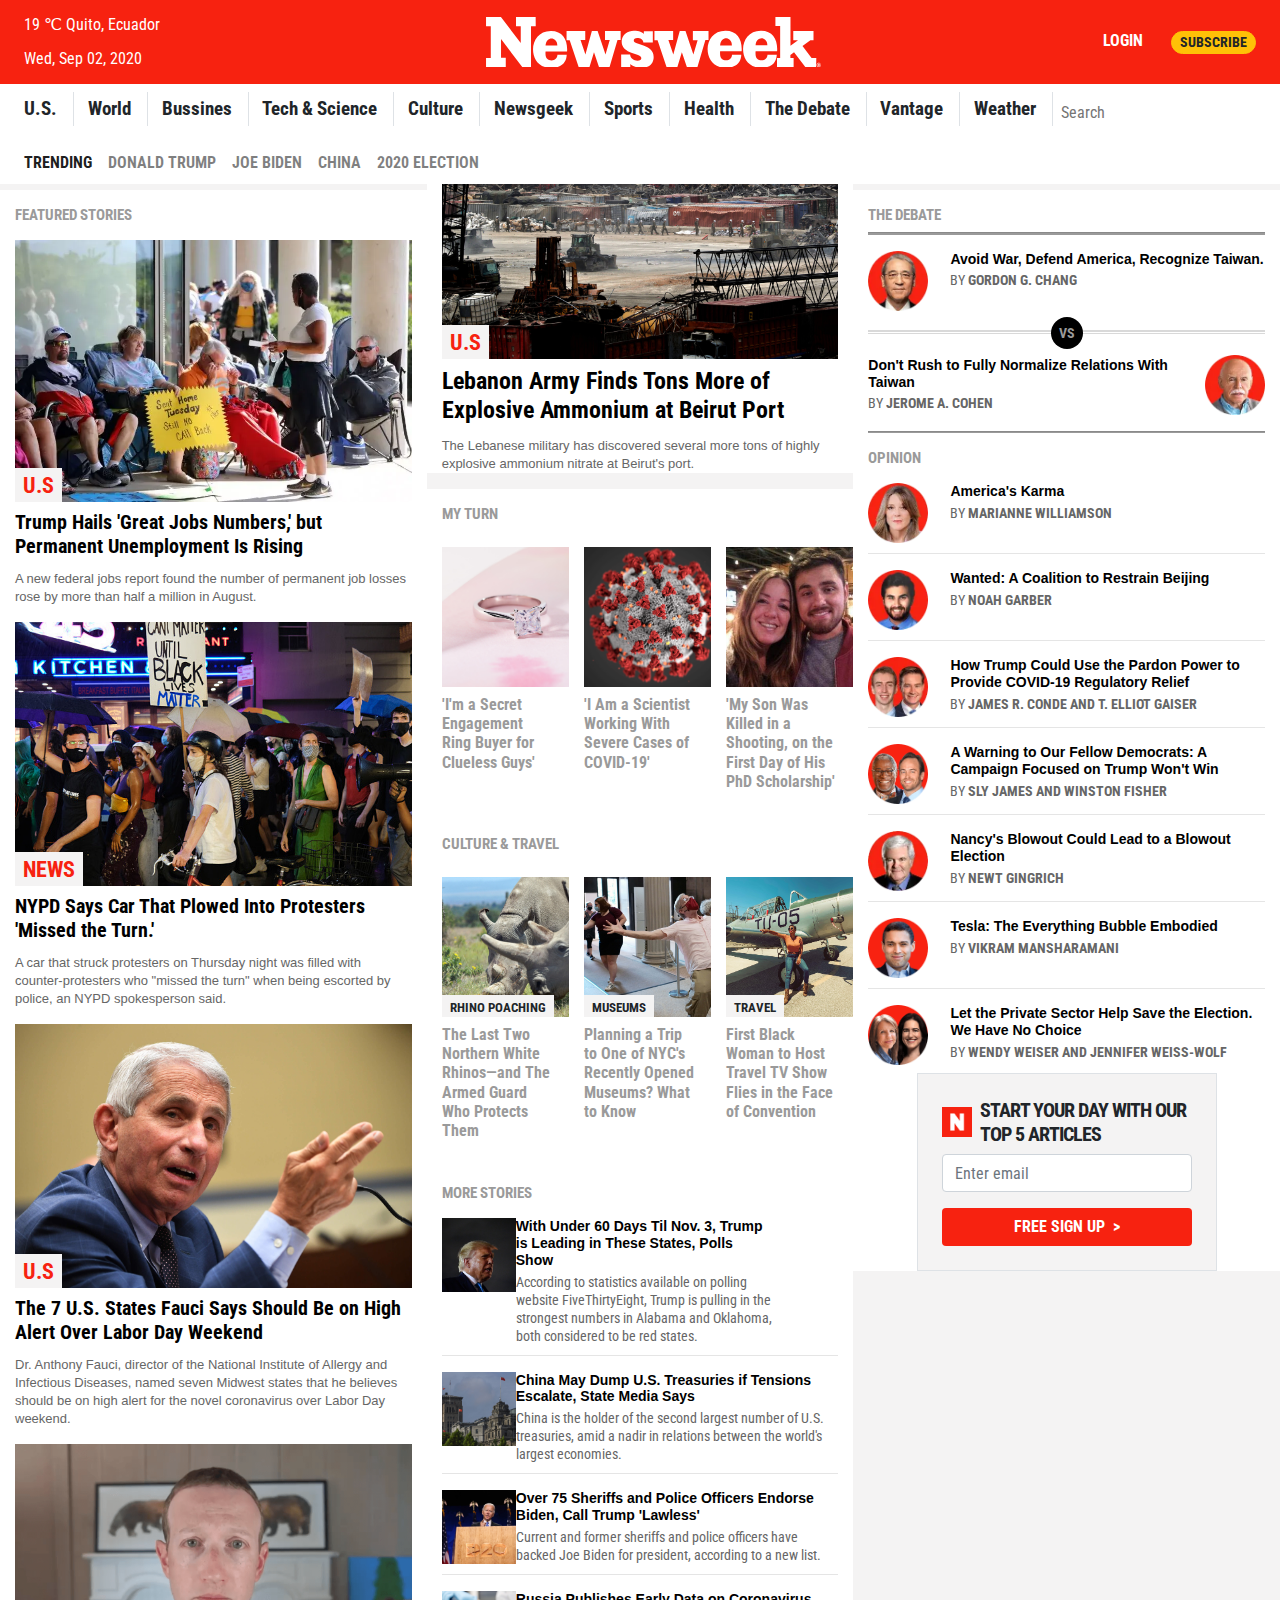
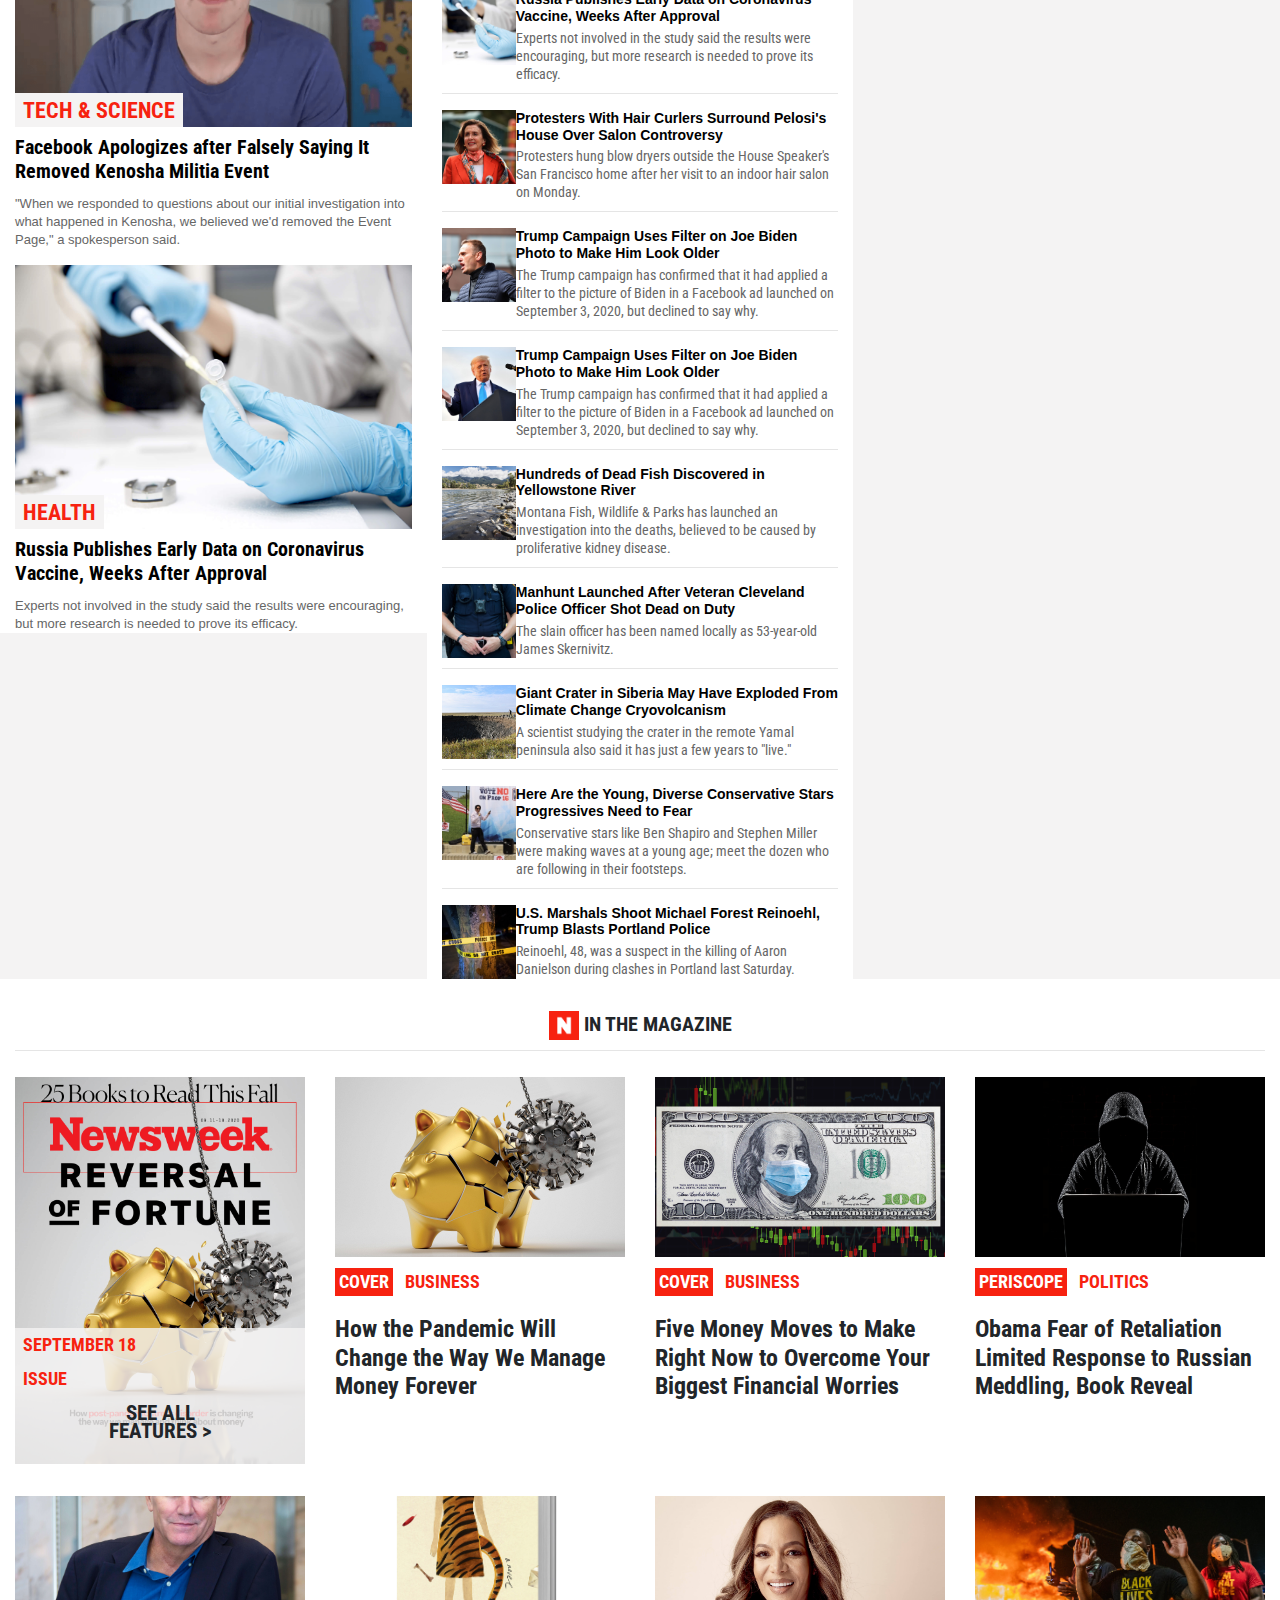
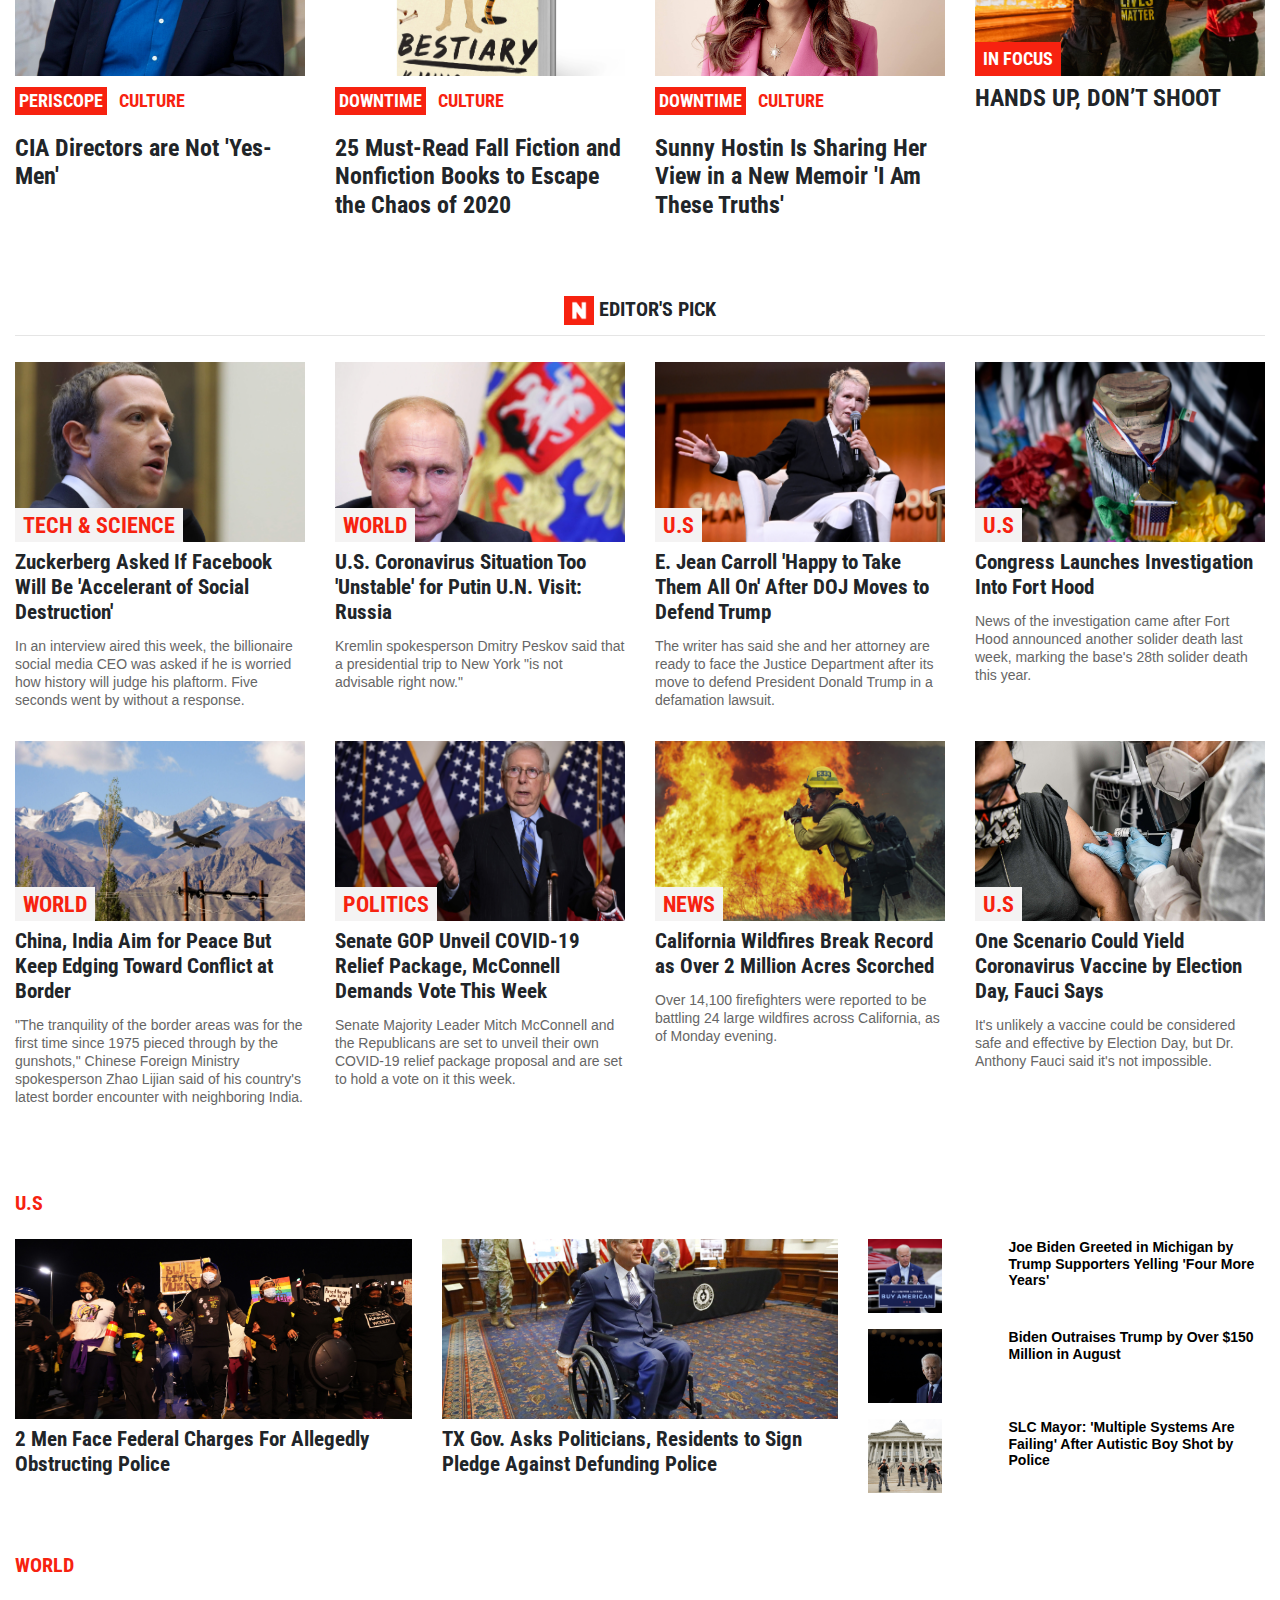
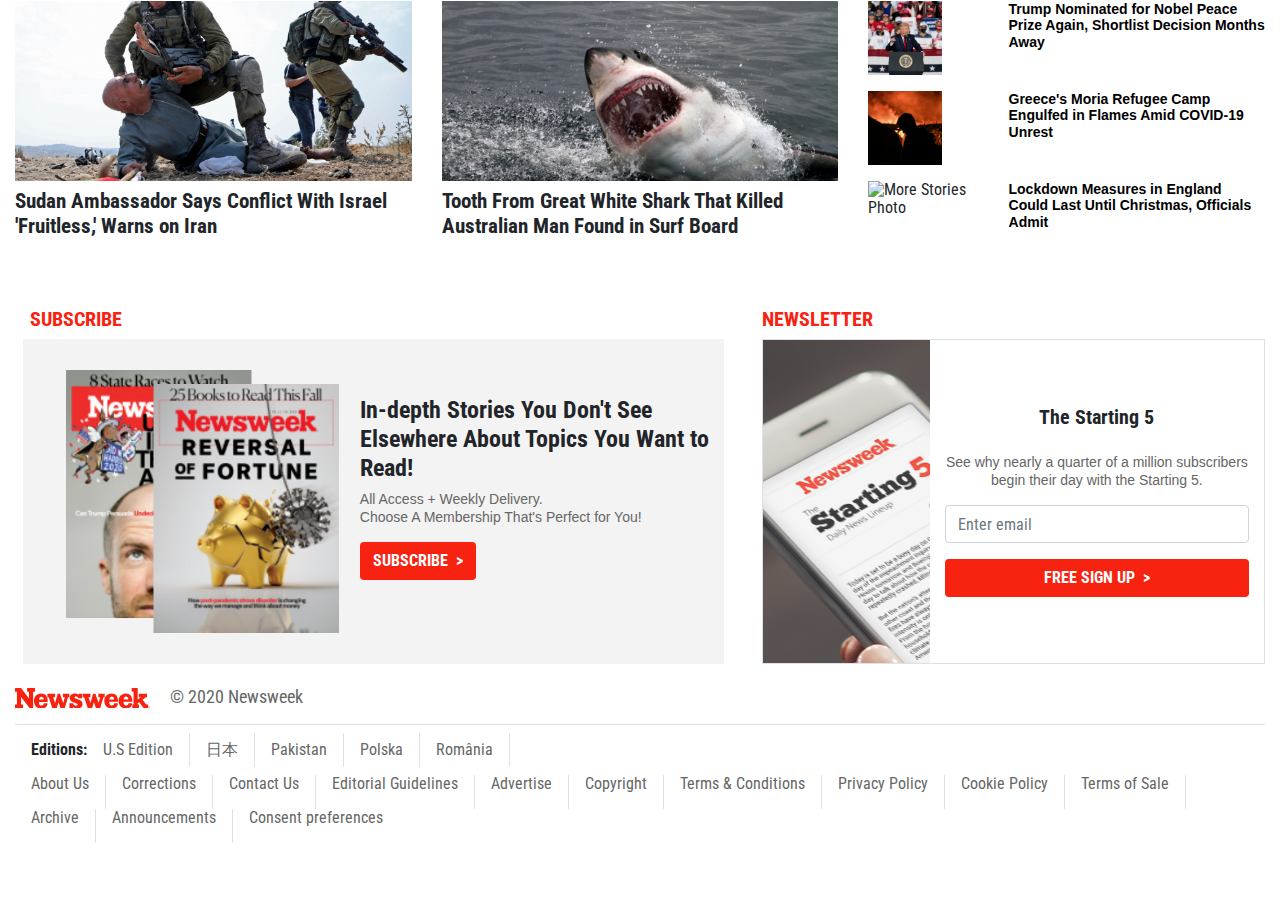
==== commit c8484404: "All sizes done" ====
--- a/index.html
+++ b/index.html
@@ -872,8 +872,8 @@
                                                 </h5>
                                             </div>
                                         </div>
-                                        <input type="email" class="form-control" id="edxco"
-                                            aria-describedby="emailHelp" placeholder="Enter email">
+                                        <input type="email" class="form-control" id="edxco" aria-describedby="emailHelp"
+                                            placeholder="Enter email">
                                     </div>
                                     <button type="submit" class="btn bg-1 bold-700 text-white w-100"
                                         value="Free Sign Up">FREE
@@ -1277,8 +1277,8 @@
                                             </h5>
                                         </div>
                                     </div>
-                                    <input type="email" class="form-control" id="edxco"
-                                        aria-describedby="emailHelp" placeholder="Enter email">
+                                    <input type="email" class="form-control" id="edxco" aria-describedby="emailHelp"
+                                        placeholder="Enter email">
                                 </div>
                                 <button type="submit" class="btn bg-1 bold-700 text-white w-100"
                                     value="Free Sign Up">FREE
@@ -1296,9 +1296,9 @@
         <section class="container-xl bg-white mx-0 py-3 px-0">
             <h5 class="bold-700 ps-auto text-center pt-3 pb-0 mb-0 mb-2"><img src="img/n-subscribe.png"
                     class="subscribe-img" alt="Newsweek Logo"> IN THE MAGAZINE</h5>
-                    <hr class="hr-ms">
+            <hr class="hr-ms">
             <div class="row m-0 p-0">
-                <div class="col-12 col-md-3 col-xl-3 m-0 p-0">                    
+                <div class="col-12 col-md-3 col-xl-3 m-0 p-0">
                     <article class="card container rounded-0 ps-auto my-3 border-0">
                         <div class="position-relative">
                             <div class="tag-white-special bg-3-o text-1 bold-700 p-2 font-tag-mgzn text-left w-100">
@@ -1415,7 +1415,7 @@
         <section class="container-xl bg-white mx-0 py-3 px-0">
             <h5 class="bold-700 ps-auto text-center pt-3 pb-0 mb-0 mb-2"><img src="img/n-subscribe.png"
                     class="subscribe-img" alt="Newsweek Logo"> EDITOR'S PICK</h5>
-                    <hr class="hr-ms">
+            <hr class="hr-ms">
             <div class="row m-0 p-0">
                 <div class="col-12 col-md-6 col-xl-3 m-0 p-0">
                     <article class="card container rounded-0 ps-auto my-3 border-0">
@@ -1576,7 +1576,7 @@
             <div class="row m-0 p-0">
                 <div class="col-12 col-md-4 m-0 p-0">
                     <article class="card container rounded-0 ps-auto my-3 border-0">
-                            <img class="card-img-top rounded-0 in-the-mgzn" src="img/us1.jpg" alt="US section photo">
+                        <img class="card-img-top rounded-0 in-the-mgzn" src="img/us1.jpg" alt="US section photo">
                         <div class="card-body p-0 m-0">
                             <h6 class="card-title bold-700 mt-2 grey-m-turn">
                                 <a href="#" class="text-body font-e-pick">
@@ -1588,7 +1588,7 @@
                 </div>
                 <div class="col-12 col-md-4 m-0 p-0">
                     <article class="card container rounded-0 ps-auto my-3 border-0">
-                            <img class="card-img-top rounded-0 in-the-mgzn" src="img/us2.jpg" alt="US section photo">
+                        <img class="card-img-top rounded-0 in-the-mgzn" src="img/us2.jpg" alt="US section photo">
                         <div class="card-body p-0 m-0">
                             <h6 class="card-title bold-700 mt-2 grey-m-turn">
                                 <a href="#" class="text-body font-e-pick">
@@ -1656,7 +1656,7 @@
             <div class="row m-0 p-0">
                 <div class="col-12 col-md-4 m-0 p-0">
                     <article class="card container rounded-0 ps-auto my-3 border-0">
-                            <img class="card-img-top rounded-0 in-the-mgzn" src="img/world1.jpg" alt="US section photo">
+                        <img class="card-img-top rounded-0 in-the-mgzn" src="img/world1.jpg" alt="US section photo">
                         <div class="card-body p-0 m-0">
                             <h6 class="card-title bold-700 mt-2 grey-m-turn">
                                 <a href="#" class="text-body font-e-pick">
@@ -1668,7 +1668,7 @@
                 </div>
                 <div class="col-12 col-md-4 m-0 p-0">
                     <article class="card container rounded-0 ps-auto my-3 border-0">
-                            <img class="card-img-top rounded-0 in-the-mgzn" src="img/world2.jpg" alt="US section photo">
+                        <img class="card-img-top rounded-0 in-the-mgzn" src="img/world2.jpg" alt="US section photo">
                         <div class="card-body p-0 m-0">
                             <h6 class="card-title bold-700 mt-2 grey-m-turn">
                                 <a href="#" class="text-body font-e-pick">
@@ -1732,39 +1732,160 @@
         </section>
         <section class="container-xl bg-white mx-0 py-2 px-0">
             <div class="row m-0 p-0">
-                <div class="col-12 col-xl-7 mb-3 mb-md-0">
+                <div class="col-12 col-lg-7 col-xl-7 mb-3 mb-md-0">
                     <h5 class="bold-700 ps-auto text-left pt-3 text-1 pb-0 mb-0 mb-2">SUBSCRIBE</h5>
-                    <div class="bg-bottom bg-3 m-2">
-                    <h4 class="bold-700">In-depth Stories You Don't See Elsewhere About Topics You Want to Read!</h4>
-                    <p class="font-arial font-16 text-2">All Access + Weekly Delivery.
-                        <br>Choose A Membership That's Perfect for You!</p>
-                    <button type="submit" class="btn bg-1 bold-700 text-white" value="SUBSCRIBE">SUBSCRIBE &nbsp;></button>
-                </div>
-                </div>
-                <div class="col-12 col-xl-5">
-                    <h5 class="bold-700 ps-auto text-left pt-3 text-1 pb-0 mb-0 mb-2">NEWSLETTER</h5>
+                    <div class="bg-bottom subs-news bg-3 m-2">
+                        <h4 class="bold-700">In-depth Stories You Don't See Elsewhere About Topics You Want to Read!
+                        </h4>
+                        <p class="font-arial font-16 text-2">All Access + Weekly Delivery.
+                            <br>Choose A Membership That's Perfect for You!</p>
+                        <button type="submit" class="btn bg-1 bold-700 text-white" value="SUBSCRIBE">SUBSCRIBE
+                            &nbsp;></button>
+                    </div>
+                </div>
+                <div class="col-12 col-lg-5 col-xl-5 m-0 b-0">
                     <!-- NEWSLETTER FORM -->
-                    <div class="row d-flex justify-content-center">
-                        <form class="w-100 mx-4 p-4 border">
-                            <div class="form-group">
-                                <div class="row d-flex mb-2">
-                                    <div class="col align-self-center ml-2">
-                                        <h5 class="bold-700 mb-4 text-center">The Starting 5
-                                        </h5>
-                                        <p class="font-arial font-16 text-2 text-center">See why nearly a quarter of a million subscribers begin their day with the Starting 5.</p>
-                                    </div>
-                                </div>
-                                <input type="email" class="form-control" id="edxco" placeholder="Enter email">
-                            </div>
-                            <button type="submit" class="btn bg-1 bold-700 text-white w-100" value="Free Sign Up">FREE
-                                SIGN
-                                UP
-                                &nbsp;></button>
-                        </form>
+                    <div class="row d-flex justify-content-center px-0">
+                        <div class="col m-0 p-0">
+                            <h5 class="bold-700 ps-auto text-left pt-3 text-1 pb-0 mb-0 mb-2">NEWSLETTER</h5>
+                            <div class="row d-flex subs-news ms-auto p-0 border">
+                                <div class="col-md-4 d-none d-md-block m-0 b-0 form-f-bg">
+                                    &nbsp;
+                                </div>
+                                <div class="col-12 col-md-8 align-self-center">
+                                    <h5 class="bold-700 mb-4 text-center">The Starting 5
+                                    </h5>
+                                    <p class="font-arial font-16 text-2 text-center">See why nearly a quarter of a
+                                        million subscribers begin their day with the Starting 5.</p>
+
+                                    <input type="email" class="form-control mb-3" id="edxco" placeholder="Enter email">
+
+                                    <button type="submit" class="btn bg-1 bold-700 text-white w-100"
+                                        value="Free Sign Up">
+                                        FREE SIGN UP &nbsp;>
+                                    </button>
+                                </div>
+                            </div>
+
+                        </div>
                     </div>
                 </div>
             </div>
         </section>
+        <footer class="container-xl bg-white py-2">
+            <div
+                class="d-flex flex-md-row flex-column justify-content-md-between align-items-start align-items-md-center mb-3">
+                <div class="font-tag-mgzn text-2">
+                    <a href="#">
+                        <svg version="1.1" id="Layer_1" xmlns="http://www.w3.org/2000/svg"
+                            xmlns:xlink="http://www.w3.org/1999/xlink" class="logo-two mr-3" x="0px" y="0px"
+                            viewBox="0 0 395.6 60" style="enable-background:new 0 0 395.6 60;" xml:space="preserve">
+                            <g>
+                                <path class="st0" d="M58.7,10.8h-5.6v48.3H42.8l-25.1-33v22.1h5.6v10.8H0V48.3h5.6V10.8H0V0h17.6L41,30.7V10.8h-5.6V0h23.2	
+                                    L58.7,10.8L58.7,10.8z M95.8,38c0,0.9,0,1.8-0.1,2.7H70.3c-0.7,8.2,2.4,10.6,7.1,10.6c3.9,0,6.9-2.6,6.9-6.6h11	
+                                    c-0.3,7.2-4,15.4-18.5,15.4c-14.5,0-21.3-10.5-21.3-22.1c0-10.5,7-21.6,21-21.6C89.9,16.3,95.8,25.6,95.8,38 M159,27.3h-3.7	
+                                    l-9.4,31.8h-12.5l-5.9-17.4l-5.3,17.4h-12.8L98.8,27.4h-3.7V16.6h22.1v10.7h-5.6l5.8,16.9l7.6-27.6h6.8l9.3,27.6l5-16.9h-5.6V16.6	
+                                    H159L159,27.3L159,27.3z M174.5,27.8c0,1.5,1.2,2.5,5.4,3.9l6,2c5.5,1.8,12.1,5.9,12.1,13.4c0,8.8-6.6,13-14.7,13	
+                                    c-6.5,0-11.5-3.2-12.9-4.6V59h-10.8V44.4h10.6c0.3,4.8,4.6,7.3,8.5,7.3c3.2,0,4.7-1.4,4.7-3c0-2-1.2-3.1-6.5-4.8l-5.3-1.8	
+                                    c-5.4-1.7-11.4-5.7-11.4-12.8c0-8.7,7.7-13.1,14.3-13.1c6.8,0,10.1,1.9,11.8,3.8l0.1-3.3H197v13.3h-11.2c-0.2-3.6-3.7-5.2-7.2-5.2	
+                                    C175.8,24.8,174.5,26.1,174.5,27.8 M262.8,27.3h-3.7l-9.4,31.8h-12.5l-5.9-17.4L226,59.1h-12.8l-10.6-31.7h-3.7V16.6h22.1v10.7	
+                                    h-5.6l5.8,16.9l7.6-27.6h6.8l9.3,27.7l5-16.9h-5.6V16.6h18.5V27.3z M302,37.9c0,0.9,0,1.8-0.1,2.7h-25.4	
+                                    c-0.7,8.2,2.4,10.6,7.1,10.6c3.9,0,6.9-2.6,6.9-6.6h11c-0.3,7.2-4,15.4-18.5,15.4c-14.5,0-21.3-10.5-21.3-22.1	
+                                    c0-10.5,7-21.6,21-21.6C296.1,16.2,302,25.5,302,37.9 M343.9,37.8c0,0.9,0,1.8-0.1,2.7h-25.4c-0.7,8.2,2.4,10.6,7.1,10.6	
+                                    c3.9,0,6.9-2.6,6.9-6.6h11c-0.3,7.2-4,15.4-18.5,15.4c-14.5,0-21.3-10.5-21.3-22.1c0-10.5,7-21.6,21-21.6	
+                                    C338,16.1,343.9,25.4,343.9,37.8 M389.9,59h-12.8l-13.3-17.3l-4.3,3.2v3.4h3.8V59h-19.6V48.3h3.7V10.6h-5.6V0h17.8v33.9l8.9-6.5	
+                                    h-5.6V16.6h23.9v10.8h-3.7l-9.3,7l10.7,13.9h5.6L389.9,59L389.9,59z M395.6,56.6c0,0.5-0.1,0.9-0.4,1.2c-0.2,0.4-0.5,0.7-0.9,0.9	
+                                    c-0.4,0.2-0.8,0.4-1.3,0.4c-0.5,0-0.9-0.1-1.2-0.4c-0.4-0.2-0.7-0.5-0.9-0.9c-0.2-0.4-0.4-0.8-0.4-1.2c0-0.5,0.1-0.9,0.4-1.2	
+                                    c0.2-0.4,0.5-0.7,0.9-0.9c0.4-0.2,0.8-0.4,1.2-0.4c0.5,0,0.9,0.1,1.3,0.4c0.4,0.2,0.7,0.5,0.9,0.9	
+                                    C395.5,55.8,395.6,56.2,395.6,56.6 M394.6,58c0.4-0.4,0.6-0.9,0.6-1.4c0-0.6-0.2-1-0.6-1.4s-0.9-0.6-1.4-0.6s-1,0.2-1.4,0.6	
+                                    c-0.4,0.4-0.6,0.9-0.6,1.4c0,0.6,0.2,1,0.6,1.4c0.4,0.4,0.9,0.6,1.4,0.6S394.2,58.4,394.6,58 M393.6,56.8c0.1,0.1,0.2,0.1,0.2,0.1	
+                                    c0.1,0.1,0.2,0.2,0.2,0.3c0,0,0.2,0.3,0.4,0.8h-0.8c-0.3-0.5-0.4-0.8-0.5-0.9c-0.1-0.1-0.2-0.2-0.3-0.2c0,0-0.1,0-0.1,0v1.1h-0.6	
+                                    v-2.6h1.2c0.4,0,0.6,0.1,0.7,0.2c0.2,0.2,0.2,0.3,0.2,0.6c0,0.2-0.1,0.4-0.2,0.5C393.9,56.6,393.8,56.7,393.6,56.8 M393.5,56.3	
+                                    c0.1-0.1,0.1-0.2,0.1-0.3s-0.1-0.2-0.1-0.3c-0.1-0.1-0.2-0.1-0.4-0.1h-0.3v0.7h0.3C393.3,56.4,393.4,56.4,393.5,56.3 M318.4,33.5	
+                                    h13.9c0-6-3.9-8.4-6.8-8.4C322.1,25.2,318.6,27.9,318.4,33.5 M276.5,33.6h13.9c0-6-3.9-8.4-6.8-8.4C280.3,25.2,276.8,28,276.5,33.6 
+                                    M70.3,33.7h13.9c0-6-3.9-8.4-6.8-8.4C74.1,25.3,70.6,28.1,70.3,33.7" />
+                            </g>
+                        </svg>
+                    </a>
+                    <span>© 2020 Newsweek</span>
+                </div>
+
+                <div class="icons mt-4 mt-md-0">
+                    <i class="fab fa-facebook-square fa-2x text-2 pr-2"></i>
+                    <i class="fab fa-twitter-square fa-2x text-2 pr-2"></i>
+                    <i class="fab fa-instagram-square fa-2x text-2 pr-2"></i>
+                    <i class="fab fa-tumblr fa-2x text-2 pr-2"></i>
+                    <i class="fab fa-linkedin-in fa-2x text-2"></i>
+                </div>
+            </div>
+            <div class="nav-footer1 pl-3 pt-2 border-top">
+
+                <ul class="nav">
+                    <li class="inline mt-2 bold-700">Editions:</li>
+                    <li class="nav-item">
+                        <a class="nav-link border-right text-2" href="#">U.S Edition</a>
+                    </li>
+                    <li class="nav-item">
+                        <a class="nav-link border-right text-2" href="#">日本</a>
+                    </li>
+                    <li class="nav-item">
+                        <a class="nav-link border-right text-2" href="#">Pakistan</a>
+                    </li>
+                    <li class="nav-item">
+                        <a class="nav-link border-right text-2" href="#">Polska</a>
+                    </li>
+                    <li class="nav-item">
+                        <a class="nav-link border-right text-2" href="#">România</a>
+                    </li>
+                </ul>
+            </div>
+
+            <div class="nav mt-2 mb-5">
+                <ul class="nav">
+                    <li class="nav-item pb-3 border-right">
+                        <a class="nav-link py-0 text-2" href="#">About Us </a>
+                    </li>
+                    <li class="nav-item pb-3 border-right">
+                        <a class="nav-link py-0 text-2" href="#">Corrections</a>
+                    </li>
+                    <li class="nav-item pb-3 border-right">
+                        <a class="nav-link py-0 text-2" href="#">Contact Us</a>
+                    </li>
+                    <li class="nav-item pb-3 border-right">
+                        <a class="nav-link py-0 text-2" href="#">Editorial Guidelines</a>
+                    </li>
+                    <li class="nav-item pb-3 border-right">
+                        <a class="nav-link py-0 text-2" href="#">Advertise</a>
+                    </li>
+                    <li class="nav-item pb-3 border-right">
+                        <a class="nav-link py-0 text-2" href="#">Copyright</a>
+                    </li>
+                    <li class="nav-item pb-3 border-right">
+                        <a class="nav-link py-0 text-2" href="#">Terms & Conditions</a>
+                    </li>
+                    <li class="nav-item pb-3 border-right">
+                        <a class="nav-link py-0 text-2" href="#">Privacy Policy</a>
+                    </li>
+                    <li class="nav-item pb-3 border-right">
+                        <a class="nav-link py-0 text-2" href="#">Cookie Policy</a>
+                    </li>
+                    <li class="nav-item pb-3 border-right">
+                        <a class="nav-link py-0 text-2" href="#">Terms of Sale</a>
+                    </li>
+                    <li class="nav-item pb-3 border-right">
+                        <a class="nav-link py-0 text-2" href="#">Archive</a>
+                    </li>
+                    <li class="nav-item pb-3 border-right">
+                        <a class="nav-link py-0 text-2" href="#">Announcements</a>
+                    </li>
+                    <li class="nav-item pb-3">
+                        <a class="nav-link py-0 text-2" href="#">Consent preferences</a>
+                    </li>
+                </ul>
+
+            </div>
+
+        </footer>
 
     </main>
     <!-- Optional JavaScript -->
--- a/css/style.css
+++ b/css/style.css
@@ -163,6 +163,7 @@
 
 .logo-two {
   fill: #f72210;
+  width: 135px;
 }
 
 header .row {
@@ -286,9 +287,18 @@
   background-repeat: no-repeat;
   background-size: 50%;
   background-position: center 20%;
-  height: 425px;
   padding: 45% 10% 0 10%;
   text-align: center;
+}
+
+.subs-news {
+  height: 425px;
+}
+
+.form-f-bg {
+    background: url("../img/footer-form-bg.png");
+    background-repeat: no-repeat;
+    background-position: center;
 }
 
 /* Small devices (landscape phones, 576px and up) */
@@ -342,9 +352,12 @@
   .bg-bottom {
     background-size: 39%;
     background-position: 10% center;
-    height: 325px;
     padding: 10% 5% 0 46%;
     text-align: left;
+  }
+
+  .subs-news {
+    height: 325px;
   }
 
   .font-16 {
@@ -378,8 +391,12 @@
   .bg-bottom {
     height: 400px;
     background-position: 10% center;
-    padding: 8% 2% 0 26%;
+    padding: 8% 2% 0 47%;
     text-align: left;
+  }
+
+  .subs-news {
+    height: 325px;
   }
 }
 
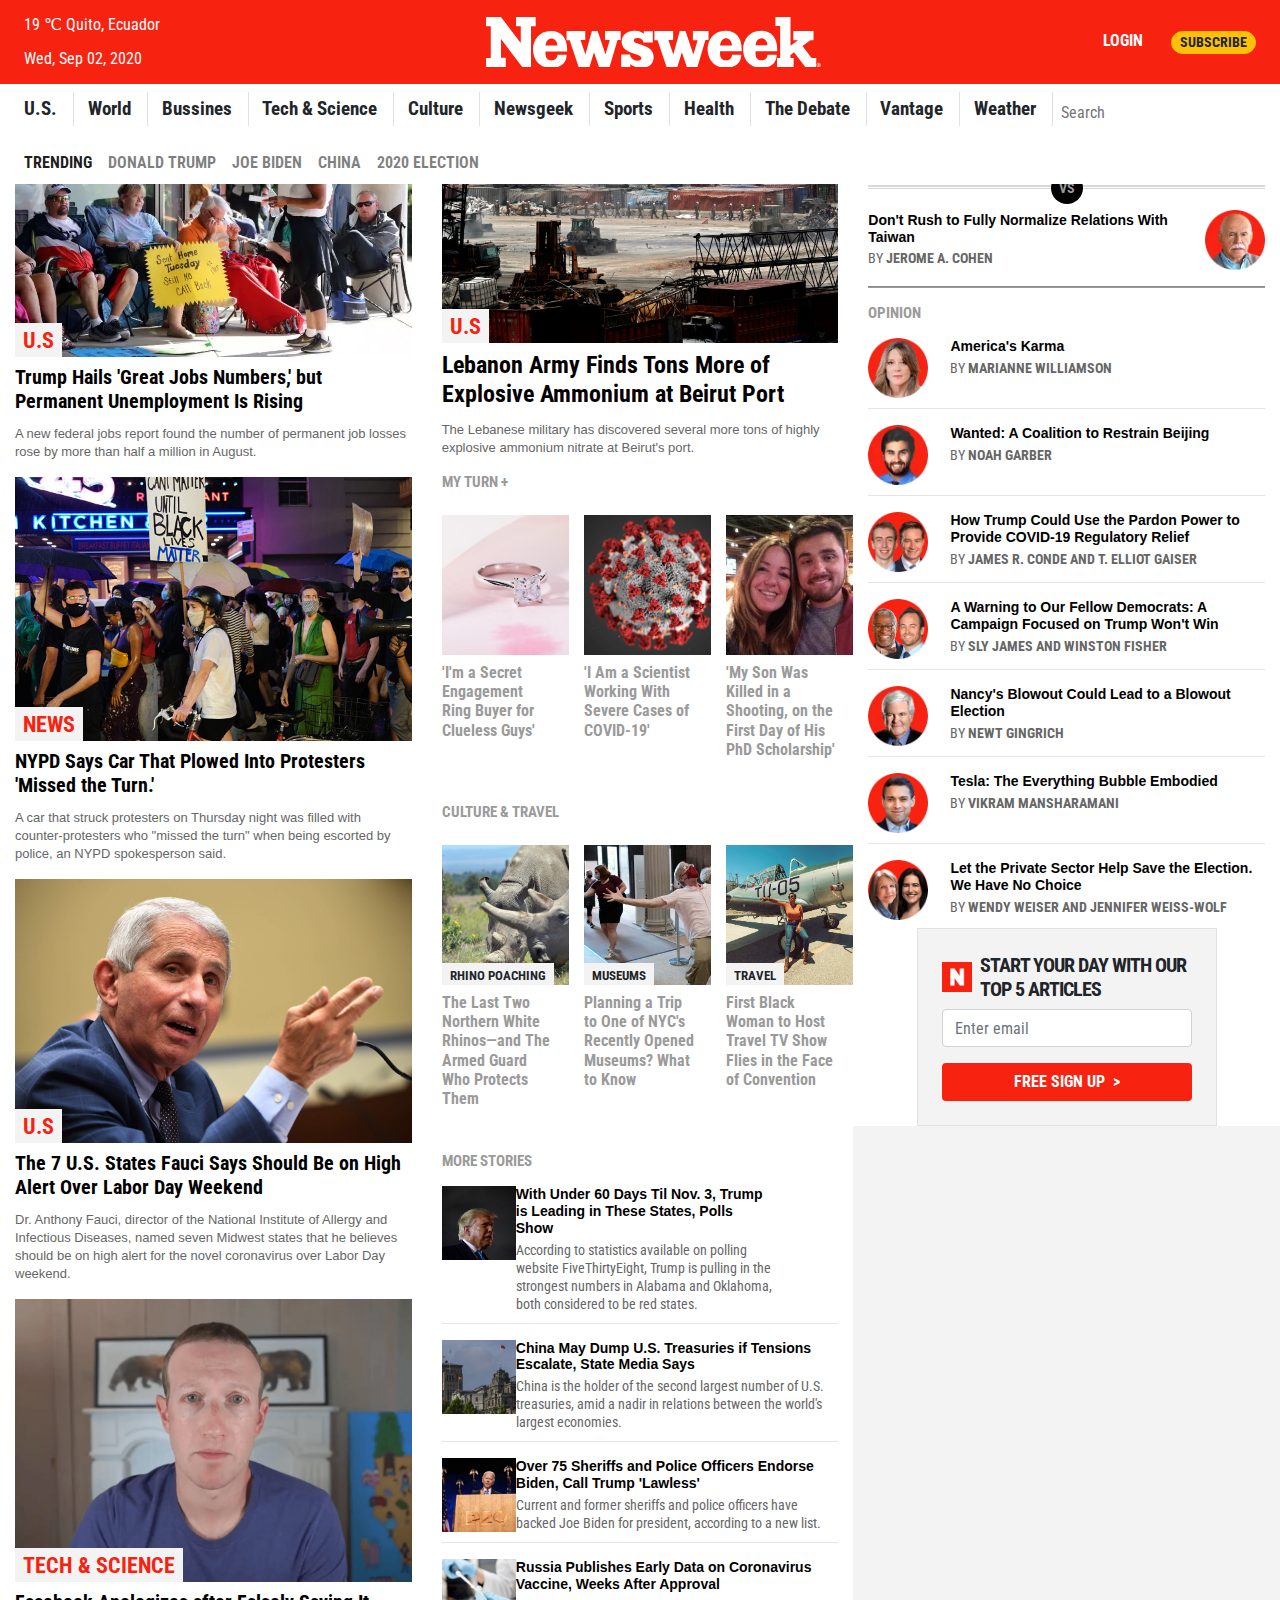
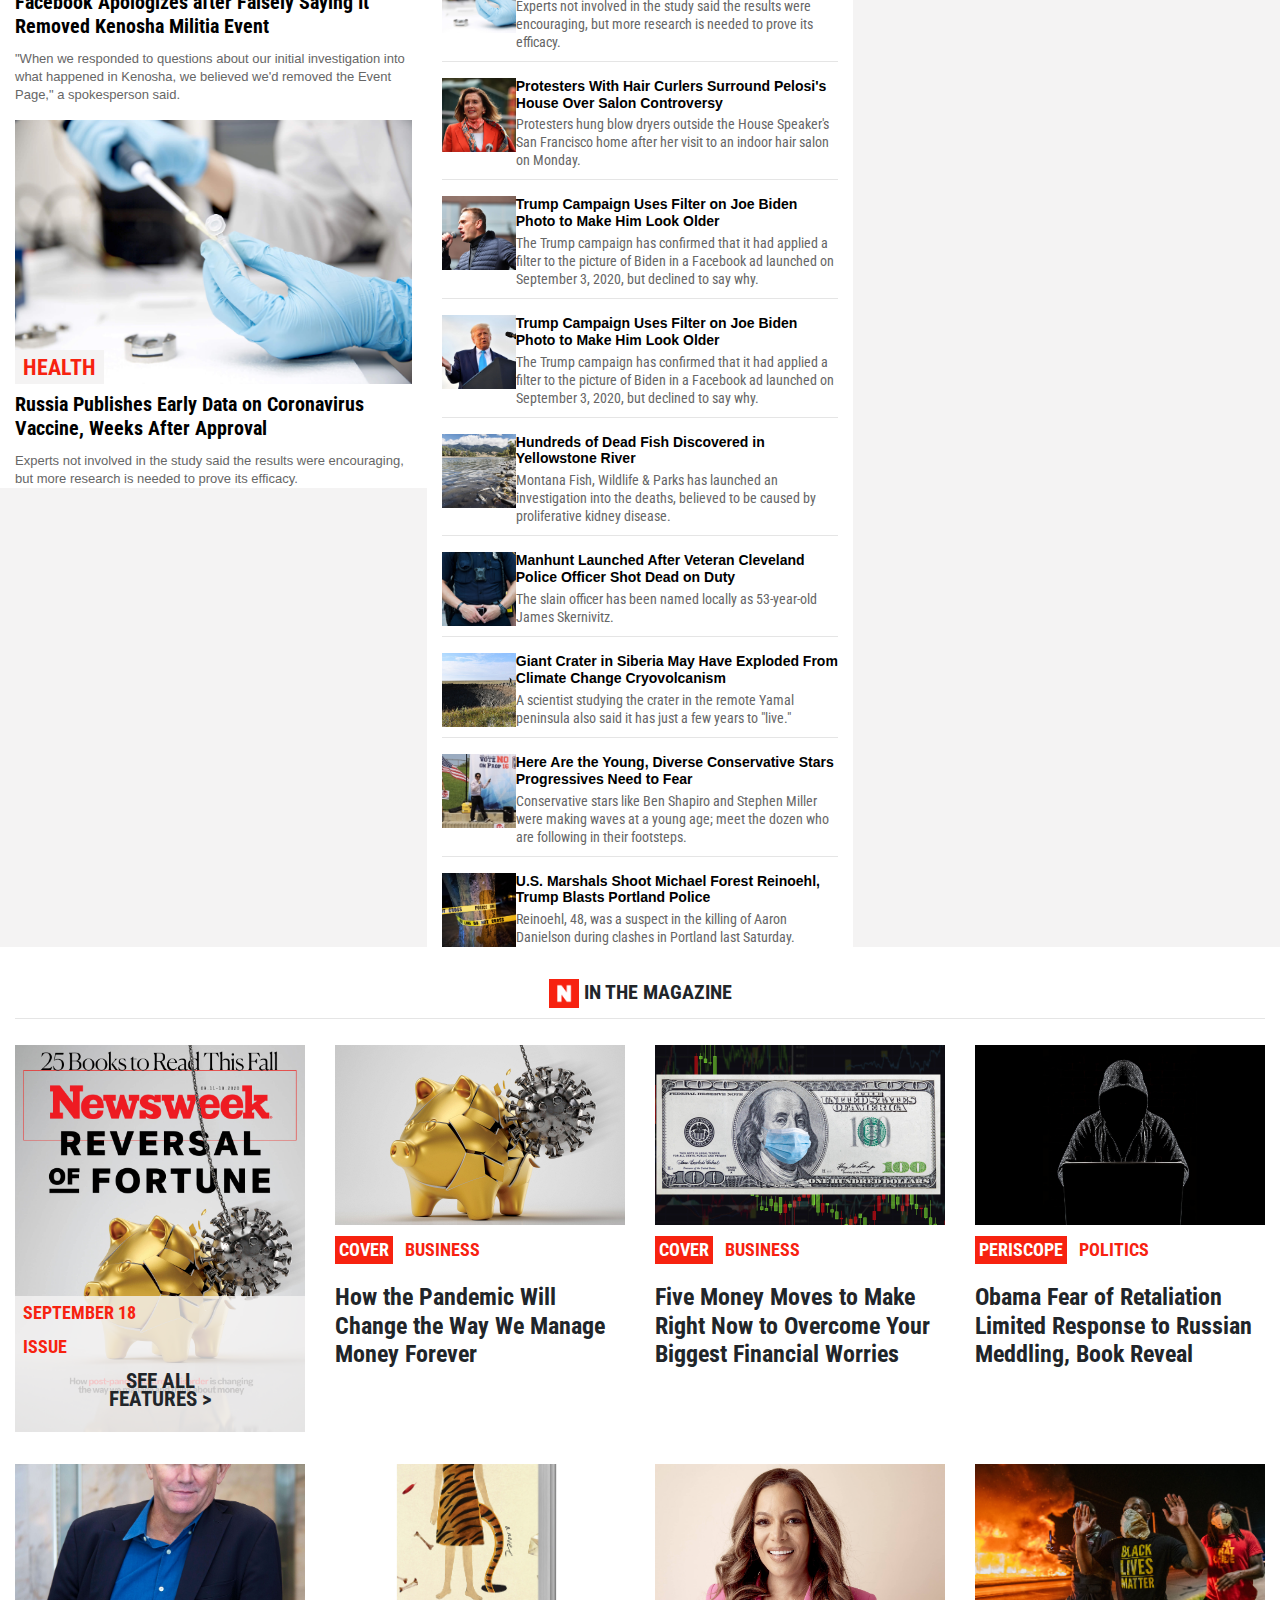
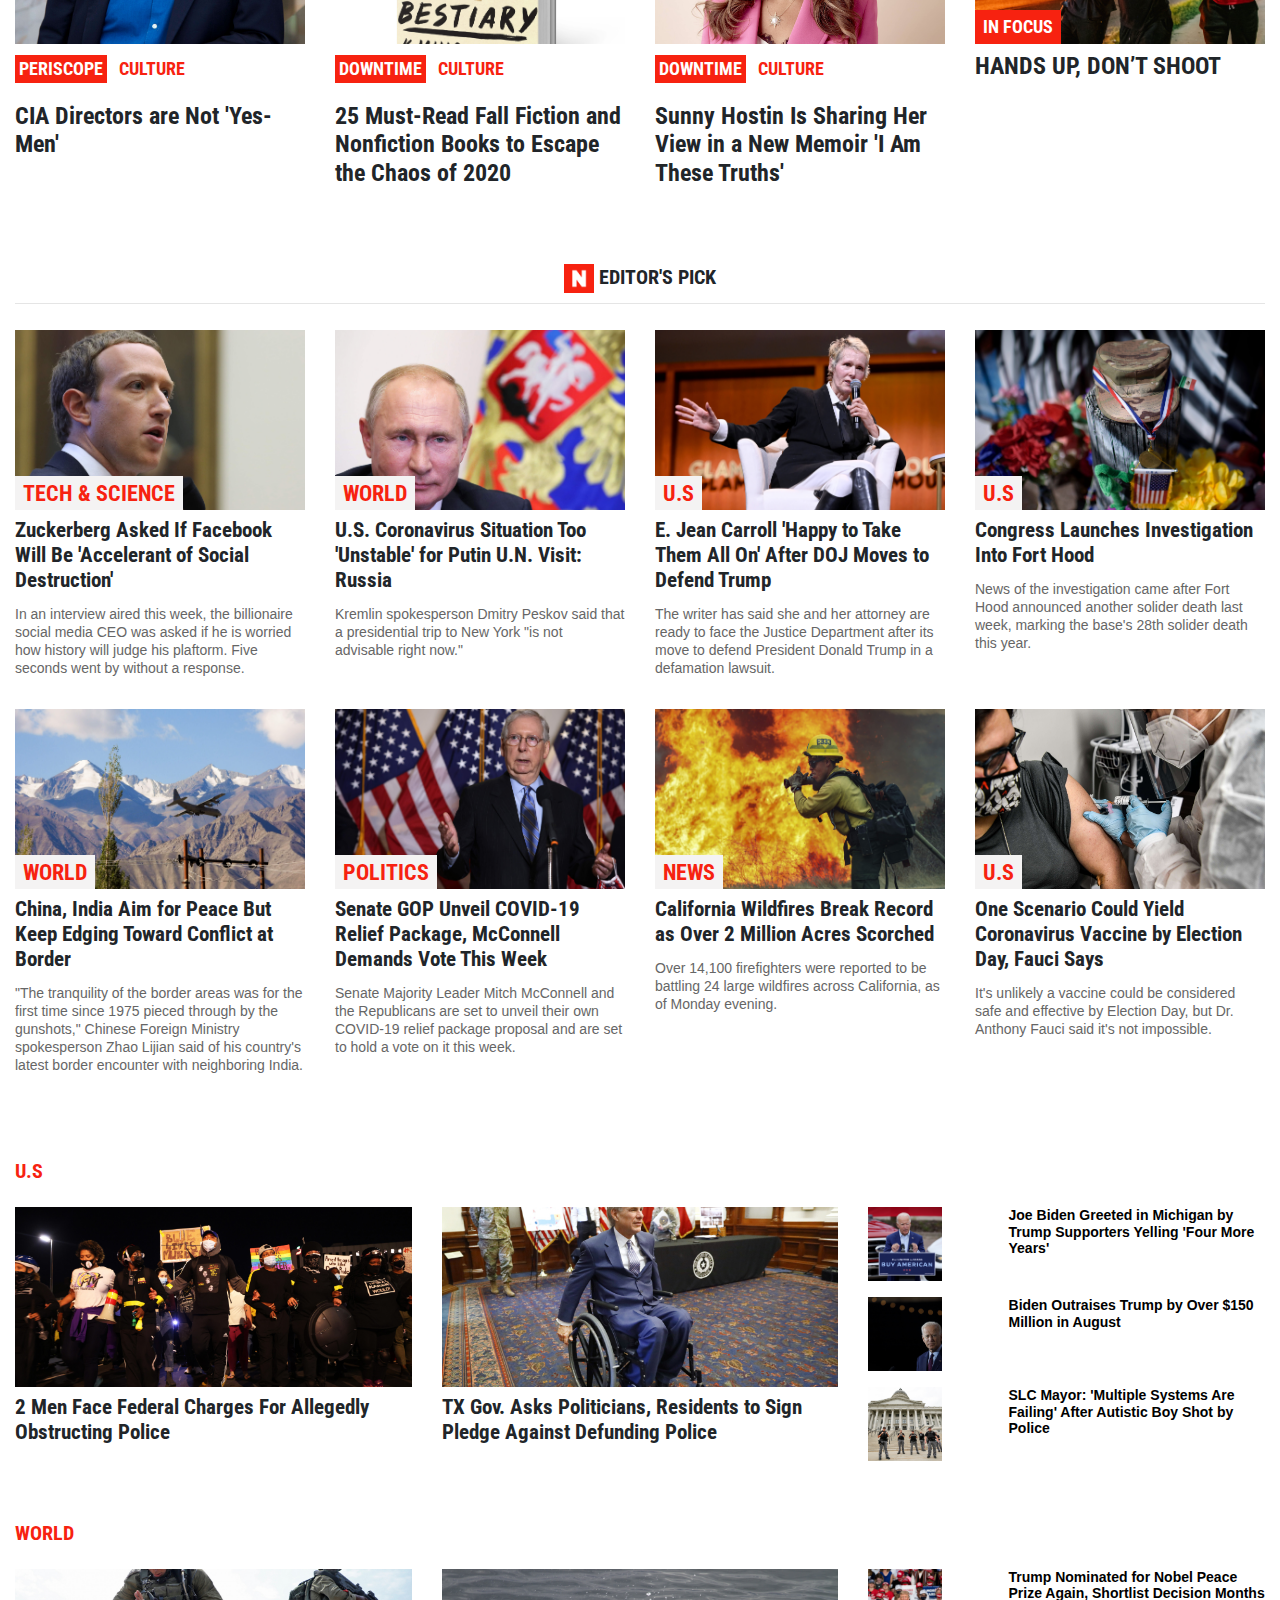
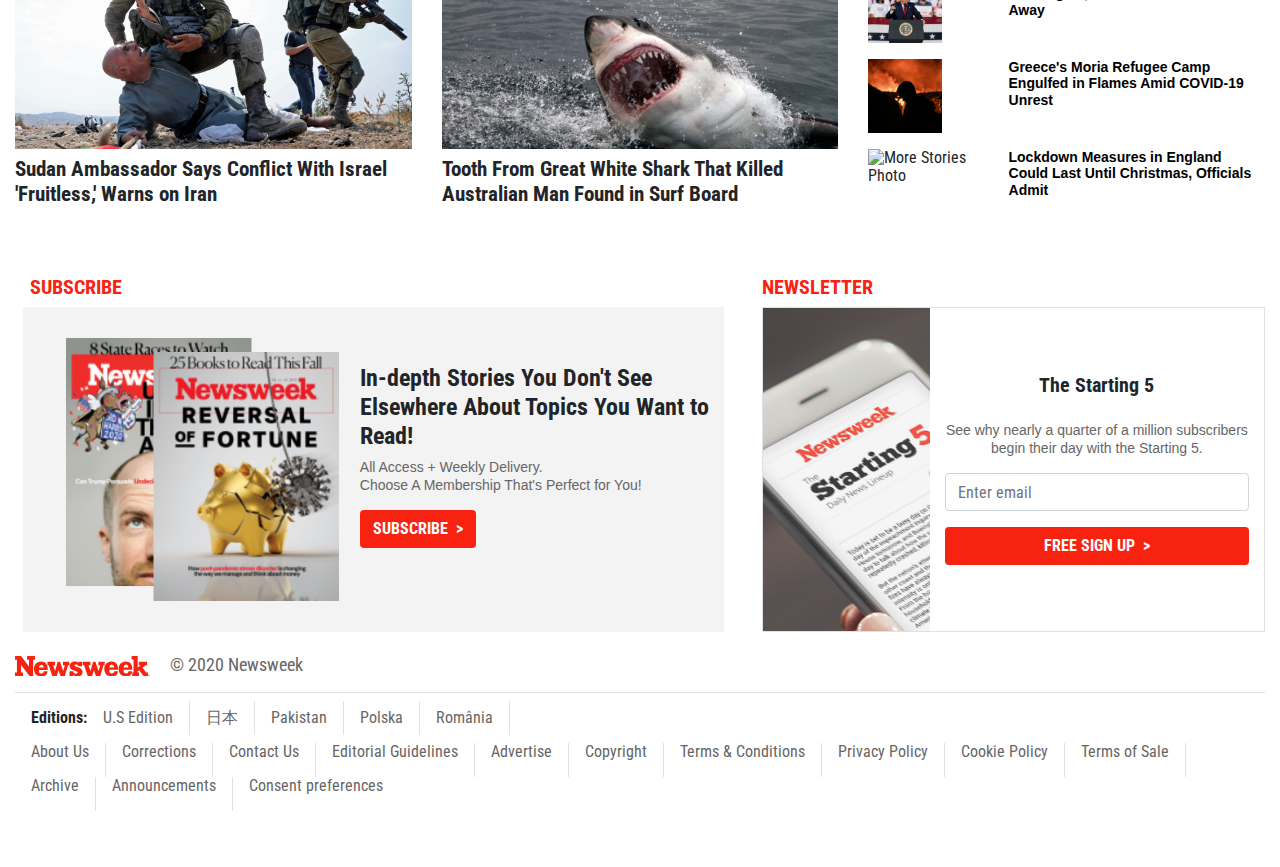
==== commit 2f235db7: "Linters fix" ====
--- a/index.html
+++ b/index.html
@@ -27,7 +27,7 @@
                 </div>
                 <div class="text-lg-center pl-2 logo-1 w-25 w-md-50">
                     <a href="#">
-                        <svg version="1.1" id="Layer_1" xmlns="http://www.w3.org/2000/svg"
+                        <svg version="1.1" xmlns="http://www.w3.org/2000/svg"
                             xmlns:xlink="http://www.w3.org/1999/xlink" class="logo-one" x="0px" y="0px"
                             viewBox="0 0 395.6 60" style="enable-background:new 0 0 395.6 60;" xml:space="preserve">
                             <g>
@@ -148,9 +148,7 @@
                     <i class="fas fa-user d-md-none text-white mr-2"></i>
                     <button type="button"
                         class="btn btn-warning btn-sm py-lg-0 font-weight-bold rounded-pill sub-header px-4">SUBSCRIBE</button>
-                    <button class="navbar-toggler border-0" type="button" data-toggle="collapse"
-                        data-target="#navbarSupportedContent" aria-controls="navbarSupportedContent"
-                        aria-expanded="false" aria-label="Toggle navigation">
+                    <button class="navbar-toggler border-0" type="button">
                         <span class="navbar-toggler-icon"></span>
                     </button>
                 </div>
@@ -160,11 +158,12 @@
     <main class="container-xl p-0 mx-auto sticky-offset">
         <!-- Featured stories, top story, debate, opinion, my turn, culture sections -->
         <section id="scroll-content" class="d-flex flex-wrap m-0">
+            <h2 class="d-none">#</h2>
             <div class="col-xl-4 col-md-7 order-sm-1 order-md-2 m-0 p-0">
                 <!-- Top Story -->
-                <div class="bg-white border-show mb-3 mb-md-0 pb-sm-4 pb-md-0">
+                <div class="bg-white border-show mb-3 mb-md-0 pb-4 pb-md-0">
                     <p class="text-3 font-15 bold-700 ps-auto pt-3 pb-0 mb-0">TOP STORY</p>
-                    <article class="card container rounded-0 ps-auto my-3 border-0">
+                    <article class="card container rounded-0 ps-auto my-3 my-md-0 border-0">
                         <div class="position-relative">
                             <div class="tag-grey bg-3 text-1 bold-700 p-2 font-tag text-center">U.S</div>
                             <img class="card-img-top rounded-0" src="img/news1.jpg" alt="Top Story">
@@ -184,8 +183,8 @@
                     </article>
                 </div>
                 <!-- My Turn -->
-                <div class="bg-white border-show  mb-sm-3 mb-md-0 pb-sm-4 pb-md-0 d-none d-md-block">
-                    <p class="text-3 font-15 bold-700 ps-auto pt-3 pb-0 mb-0 mb-2">MY TURN</p>
+                <div class="bg-white border-show mb-3 my-md-0 pb-sm-4 py-md-0 d-none d-md-block">
+                    <p class="text-3 font-15 bold-700 ps-auto pt-3 pb-0 mb-0 mb-2">MY TURN +</p>
                     <div class="d-md-flex">
                         <article class="card container rounded-0 ps-auto my-3 border-0">
                             <div class="position-relative">
@@ -290,7 +289,7 @@
                                         </h5>
                                     </div>
                                 </div>
-                                <input type="email" class="form-control" id="edxco" placeholder="Enter email">
+                                <input type="email" class="form-control" placeholder="Enter email">
                             </div>
                             <button type="submit" class="btn bg-1 bold-700 text-white w-100" value="Free Sign Up">FREE
                                 SIGN
@@ -872,8 +871,7 @@
                                                 </h5>
                                             </div>
                                         </div>
-                                        <input type="email" class="form-control" id="edxco" aria-describedby="emailHelp"
-                                            placeholder="Enter email">
+                                        <input type="email" class="form-control" placeholder="Enter email">
                                     </div>
                                     <button type="submit" class="btn bg-1 bold-700 text-white w-100"
                                         value="Free Sign Up">FREE
@@ -1277,8 +1275,7 @@
                                             </h5>
                                         </div>
                                     </div>
-                                    <input type="email" class="form-control" id="edxco" aria-describedby="emailHelp"
-                                        placeholder="Enter email">
+                                    <input type="email" class="form-control" placeholder="Enter email">
                                 </div>
                                 <button type="submit" class="btn bg-1 bold-700 text-white w-100"
                                     value="Free Sign Up">FREE
@@ -1298,6 +1295,7 @@
                     class="subscribe-img" alt="Newsweek Logo"> IN THE MAGAZINE</h5>
             <hr class="hr-ms">
             <div class="row m-0 p-0">
+                
                 <div class="col-12 col-md-3 col-xl-3 m-0 p-0">
                     <article class="card container rounded-0 ps-auto my-3 border-0">
                         <div class="position-relative">
@@ -1758,7 +1756,7 @@
                                     <p class="font-arial font-16 text-2 text-center">See why nearly a quarter of a
                                         million subscribers begin their day with the Starting 5.</p>
 
-                                    <input type="email" class="form-control mb-3" id="edxco" placeholder="Enter email">
+                                    <input type="email" class="form-control mb-3" placeholder="Enter email">
 
                                     <button type="submit" class="btn bg-1 bold-700 text-white w-100"
                                         value="Free Sign Up">
@@ -1777,7 +1775,7 @@
                 class="d-flex flex-md-row flex-column justify-content-md-between align-items-start align-items-md-center mb-3">
                 <div class="font-tag-mgzn text-2">
                     <a href="#">
-                        <svg version="1.1" id="Layer_1" xmlns="http://www.w3.org/2000/svg"
+                        <svg version="1.1" xmlns="http://www.w3.org/2000/svg"
                             xmlns:xlink="http://www.w3.org/1999/xlink" class="logo-two mr-3" x="0px" y="0px"
                             viewBox="0 0 395.6 60" style="enable-background:new 0 0 395.6 60;" xml:space="preserve">
                             <g>
--- a/css/style.css
+++ b/css/style.css
@@ -296,9 +296,9 @@
 }
 
 .form-f-bg {
-    background: url("../img/footer-form-bg.png");
-    background-repeat: no-repeat;
-    background-position: center;
+  background: url("../img/footer-form-bg.png");
+  background-repeat: no-repeat;
+  background-position: center;
 }
 
 /* Small devices (landscape phones, 576px and up) */
@@ -337,12 +337,8 @@
     width: 140px;
   }
 
-  .sticky-offset {
-    margin-top: 195px;
-  }
-
   .debate-offset {
-    top: 190px;
+    top: 45px;
   }
 
   .border-show {
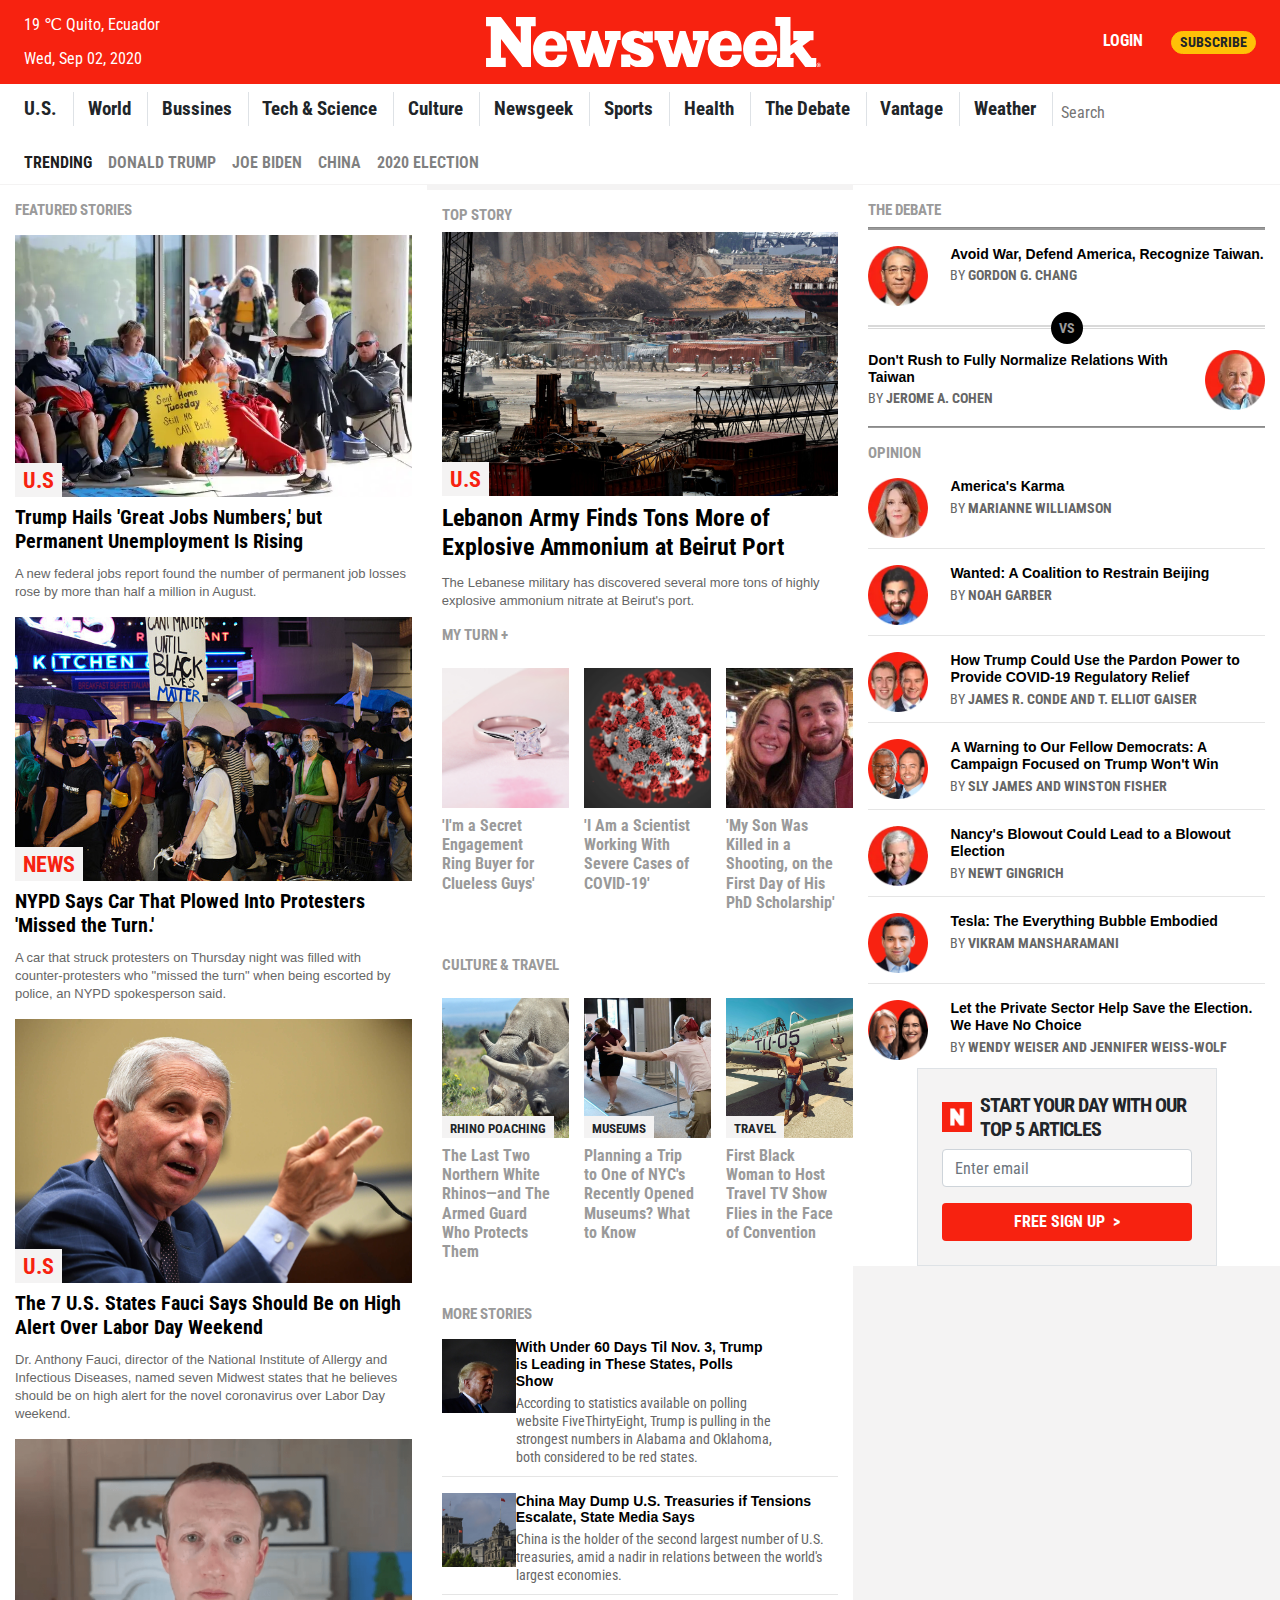
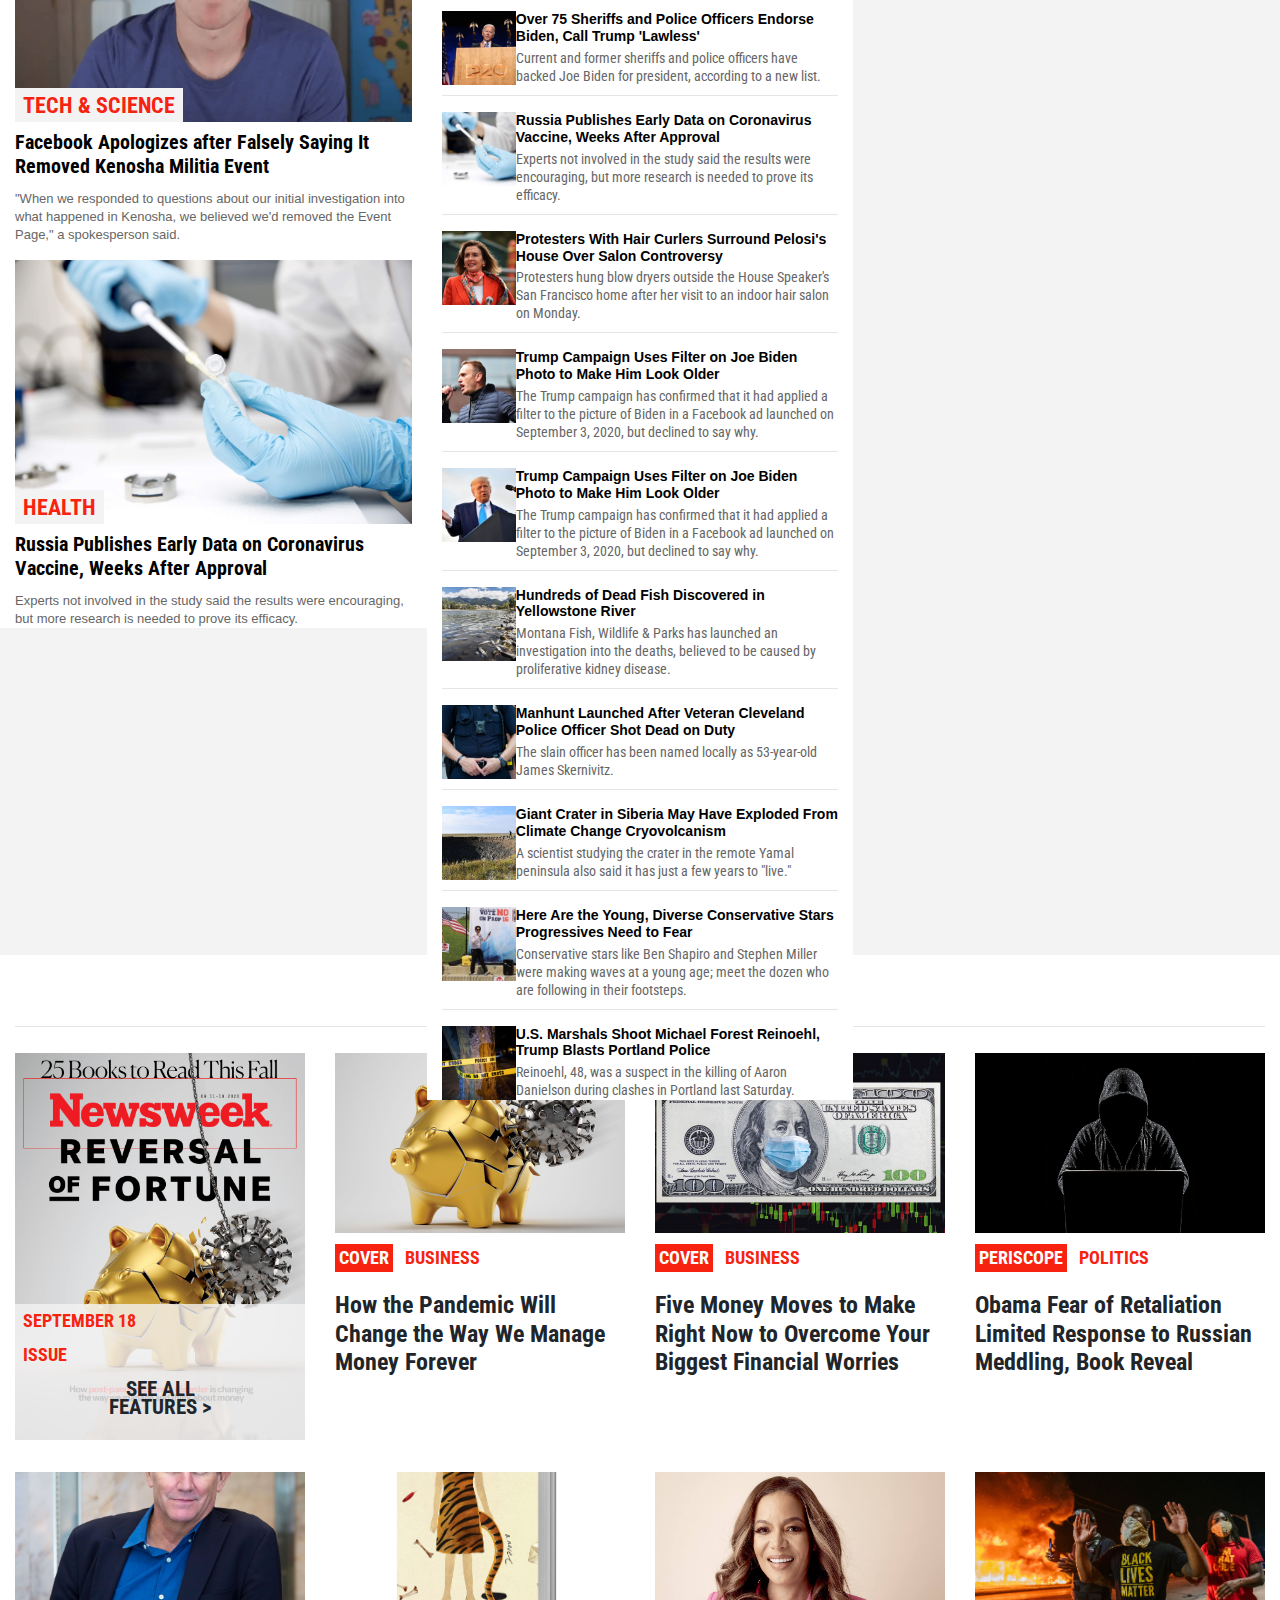
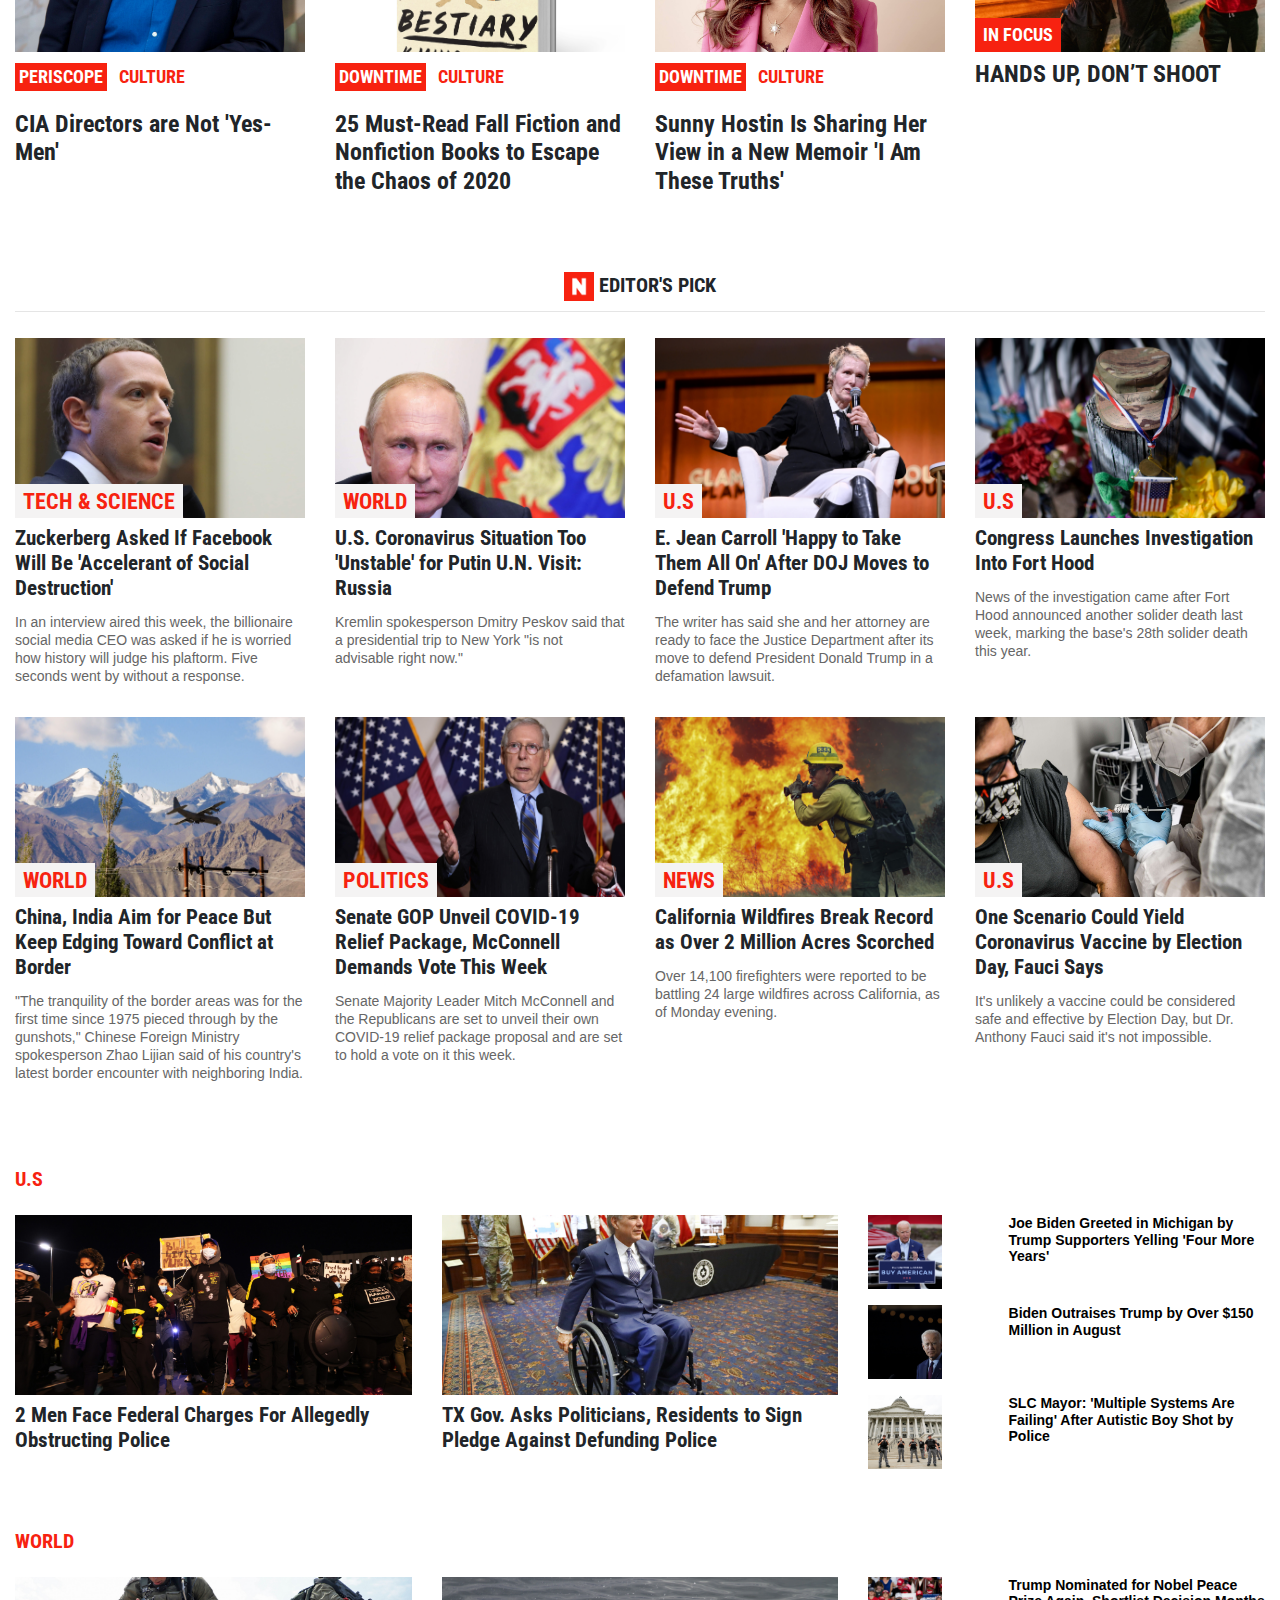
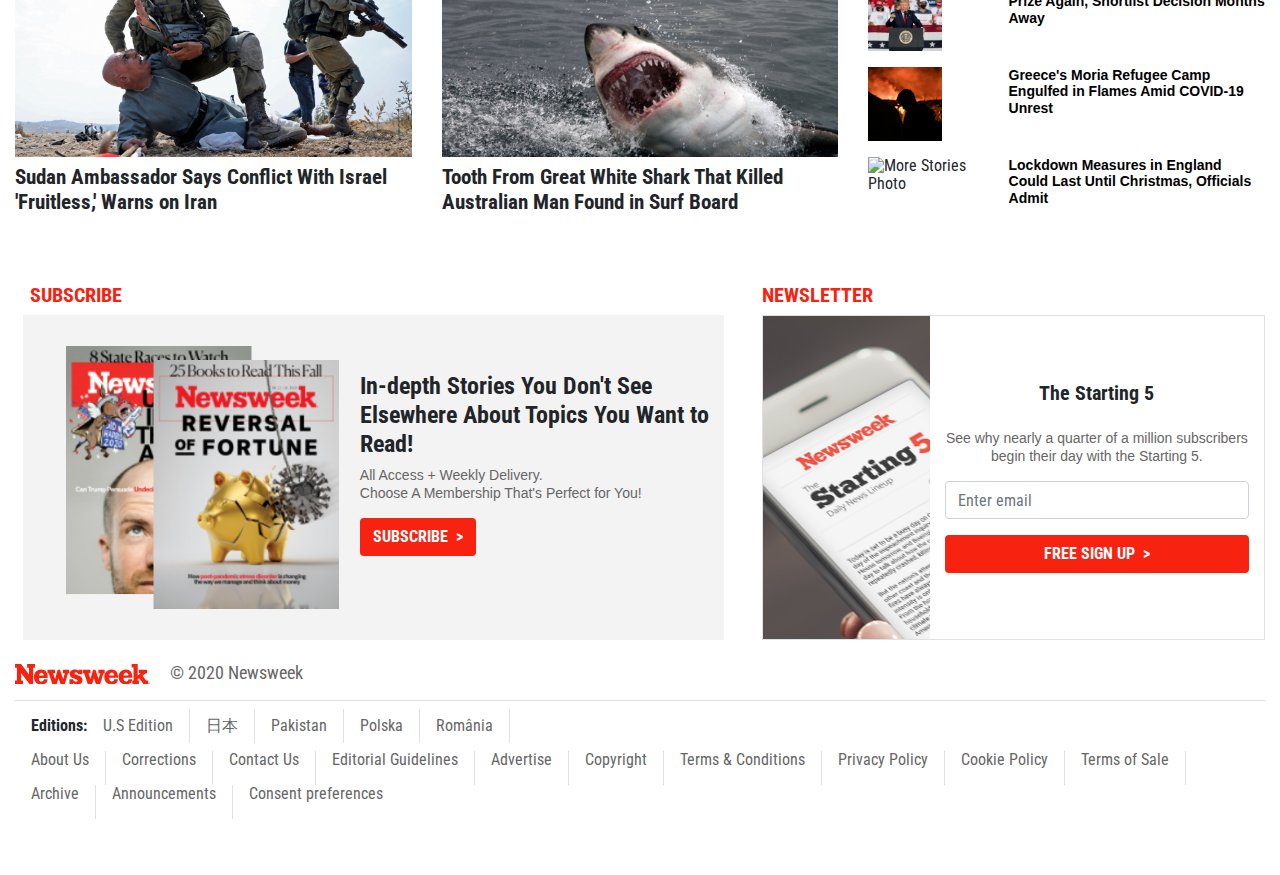
==== commit 4647b3c3: "Ready for Review" ====
--- a/index.html
+++ b/index.html
@@ -159,10 +159,10 @@
         <!-- Featured stories, top story, debate, opinion, my turn, culture sections -->
         <section id="scroll-content" class="d-flex flex-wrap m-0">
             <h2 class="d-none">#</h2>
-            <div class="col-xl-4 col-md-7 order-sm-1 order-md-2 m-0 p-0">
+            <div class="col-xl-4 col-md-7 order-sm-1 order-md-2 m-0 p-0 top-story-offset">
                 <!-- Top Story -->
                 <div class="bg-white border-show mb-3 mb-md-0 pb-4 pb-md-0">
-                    <p class="text-3 font-15 bold-700 ps-auto pt-3 pb-0 mb-0">TOP STORY</p>
+                    <p class="text-3 font-15 bold-700 ps-auto pt-3 pb-0 mb-0 mb-2">TOP STORY</p>
                     <article class="card container rounded-0 ps-auto my-3 my-md-0 border-0">
                         <div class="position-relative">
                             <div class="tag-grey bg-3 text-1 bold-700 p-2 font-tag text-center">U.S</div>
@@ -1295,9 +1295,9 @@
                     class="subscribe-img" alt="Newsweek Logo"> IN THE MAGAZINE</h5>
             <hr class="hr-ms">
             <div class="row m-0 p-0">
-                
                 <div class="col-12 col-md-3 col-xl-3 m-0 p-0">
                     <article class="card container rounded-0 ps-auto my-3 border-0">
+                        <h2 class="d-none">$</h2>
                         <div class="position-relative">
                             <div class="tag-white-special bg-3-o text-1 bold-700 p-2 font-tag-mgzn text-left w-100">
                                 <p>SEPTEMBER 18</p>
--- a/css/style.css
+++ b/css/style.css
@@ -401,4 +401,12 @@
   .container {
     max-width: 131rem;
   }
-}
+
+  .debate-offset {
+    top: 185px;
+  }
+
+  .top-story-offset {
+    top: 145px;
+  }
+}
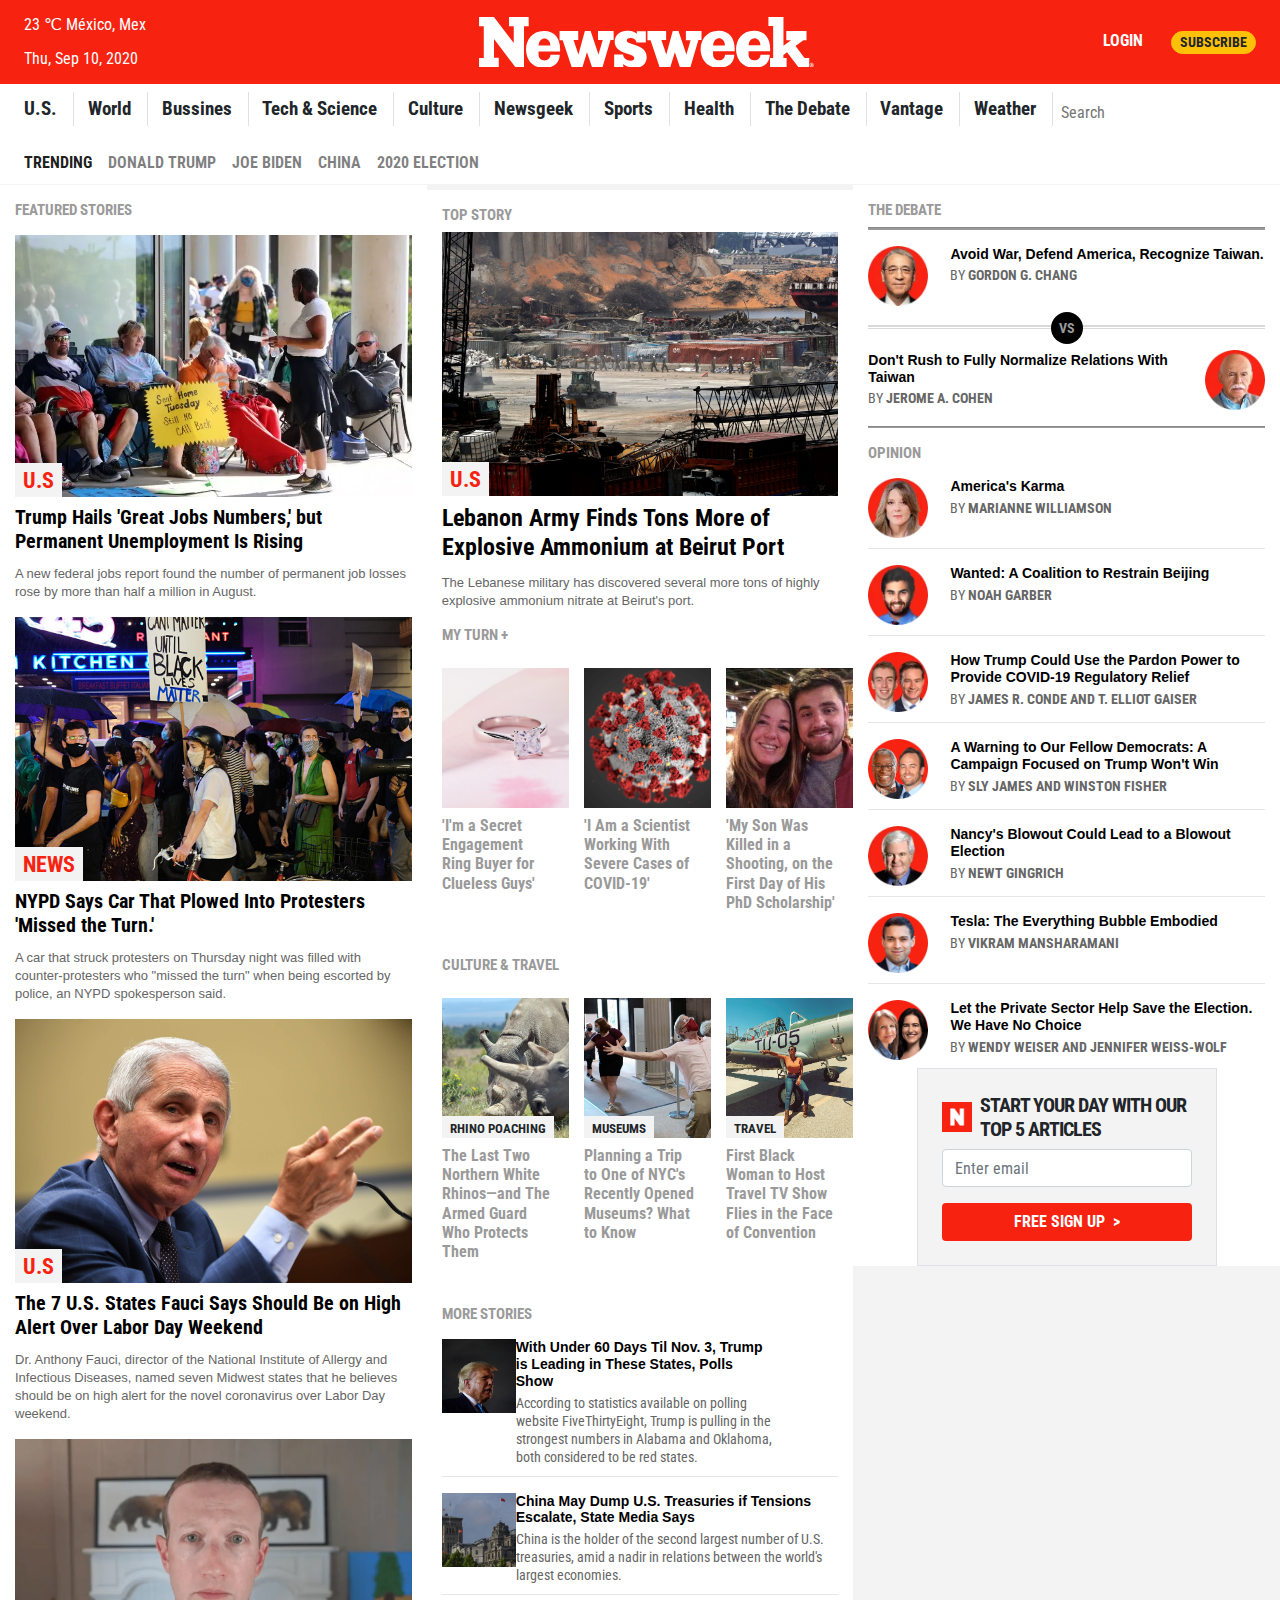
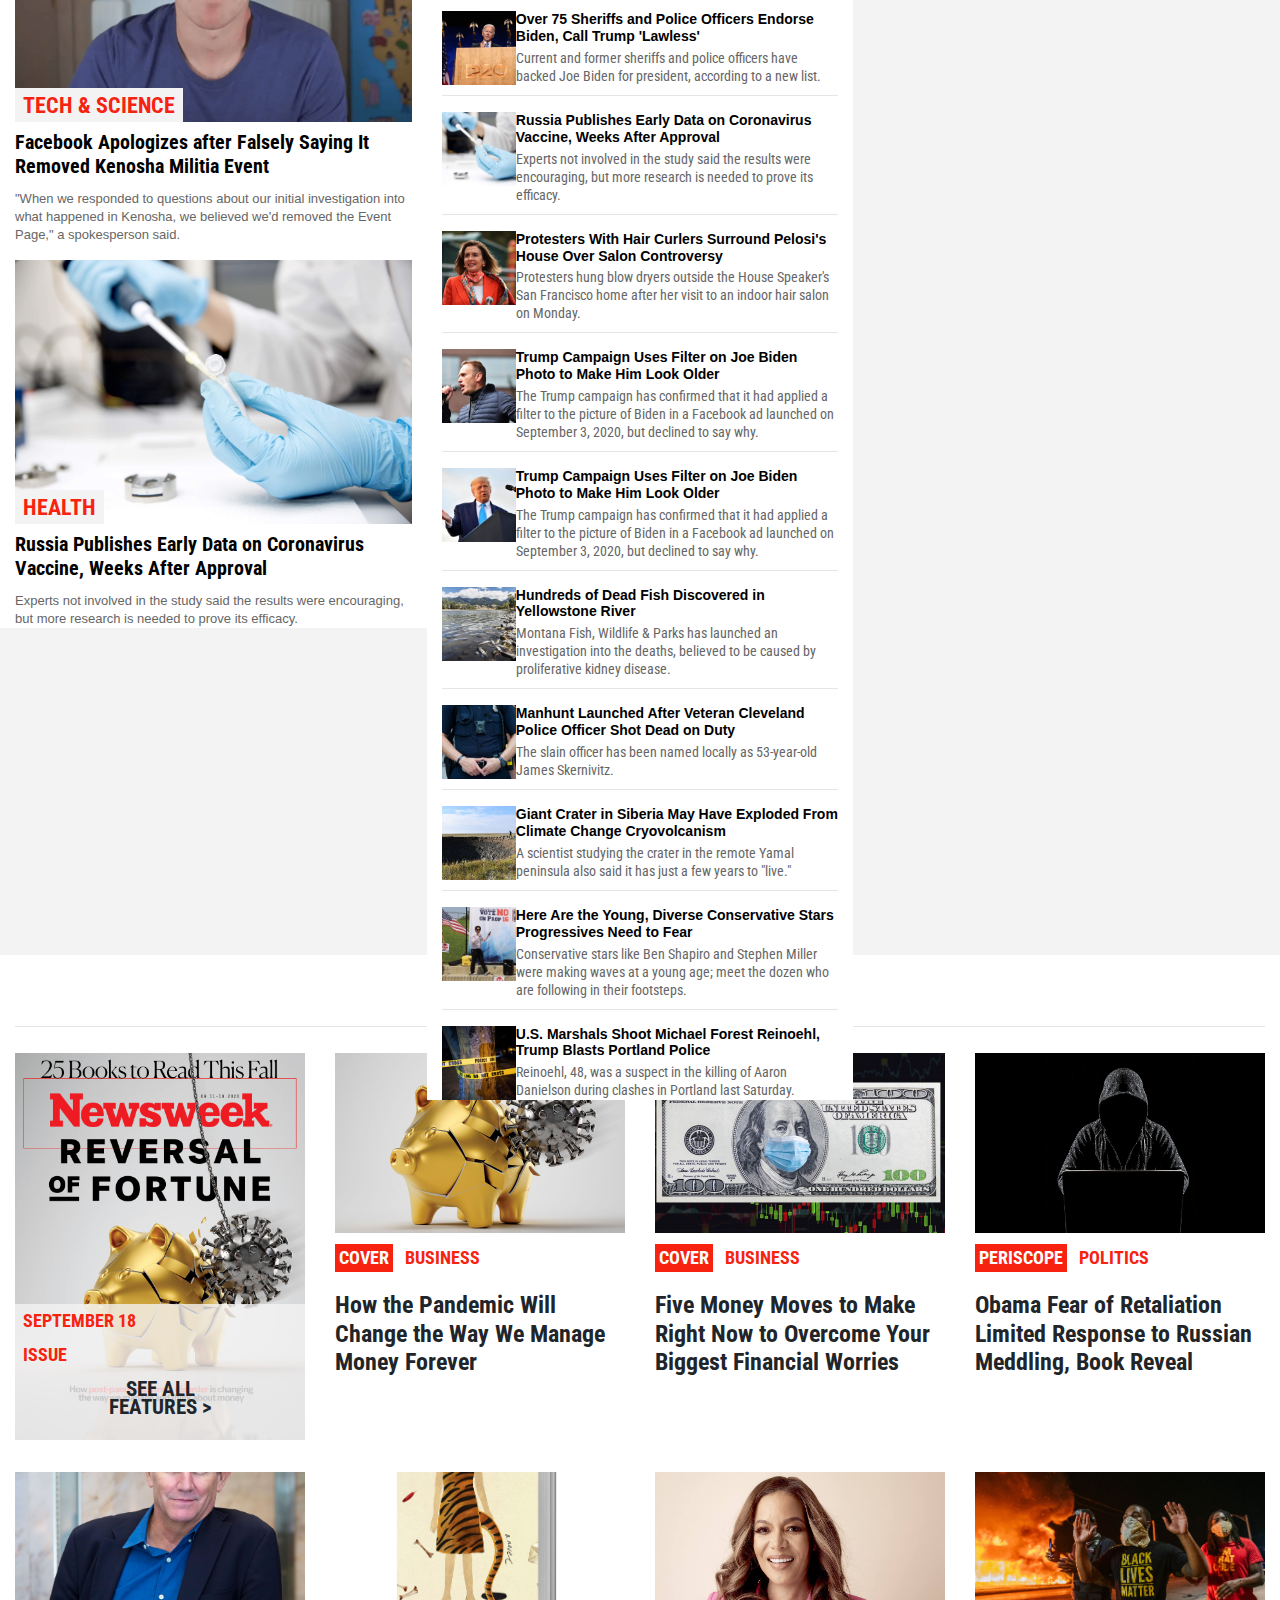
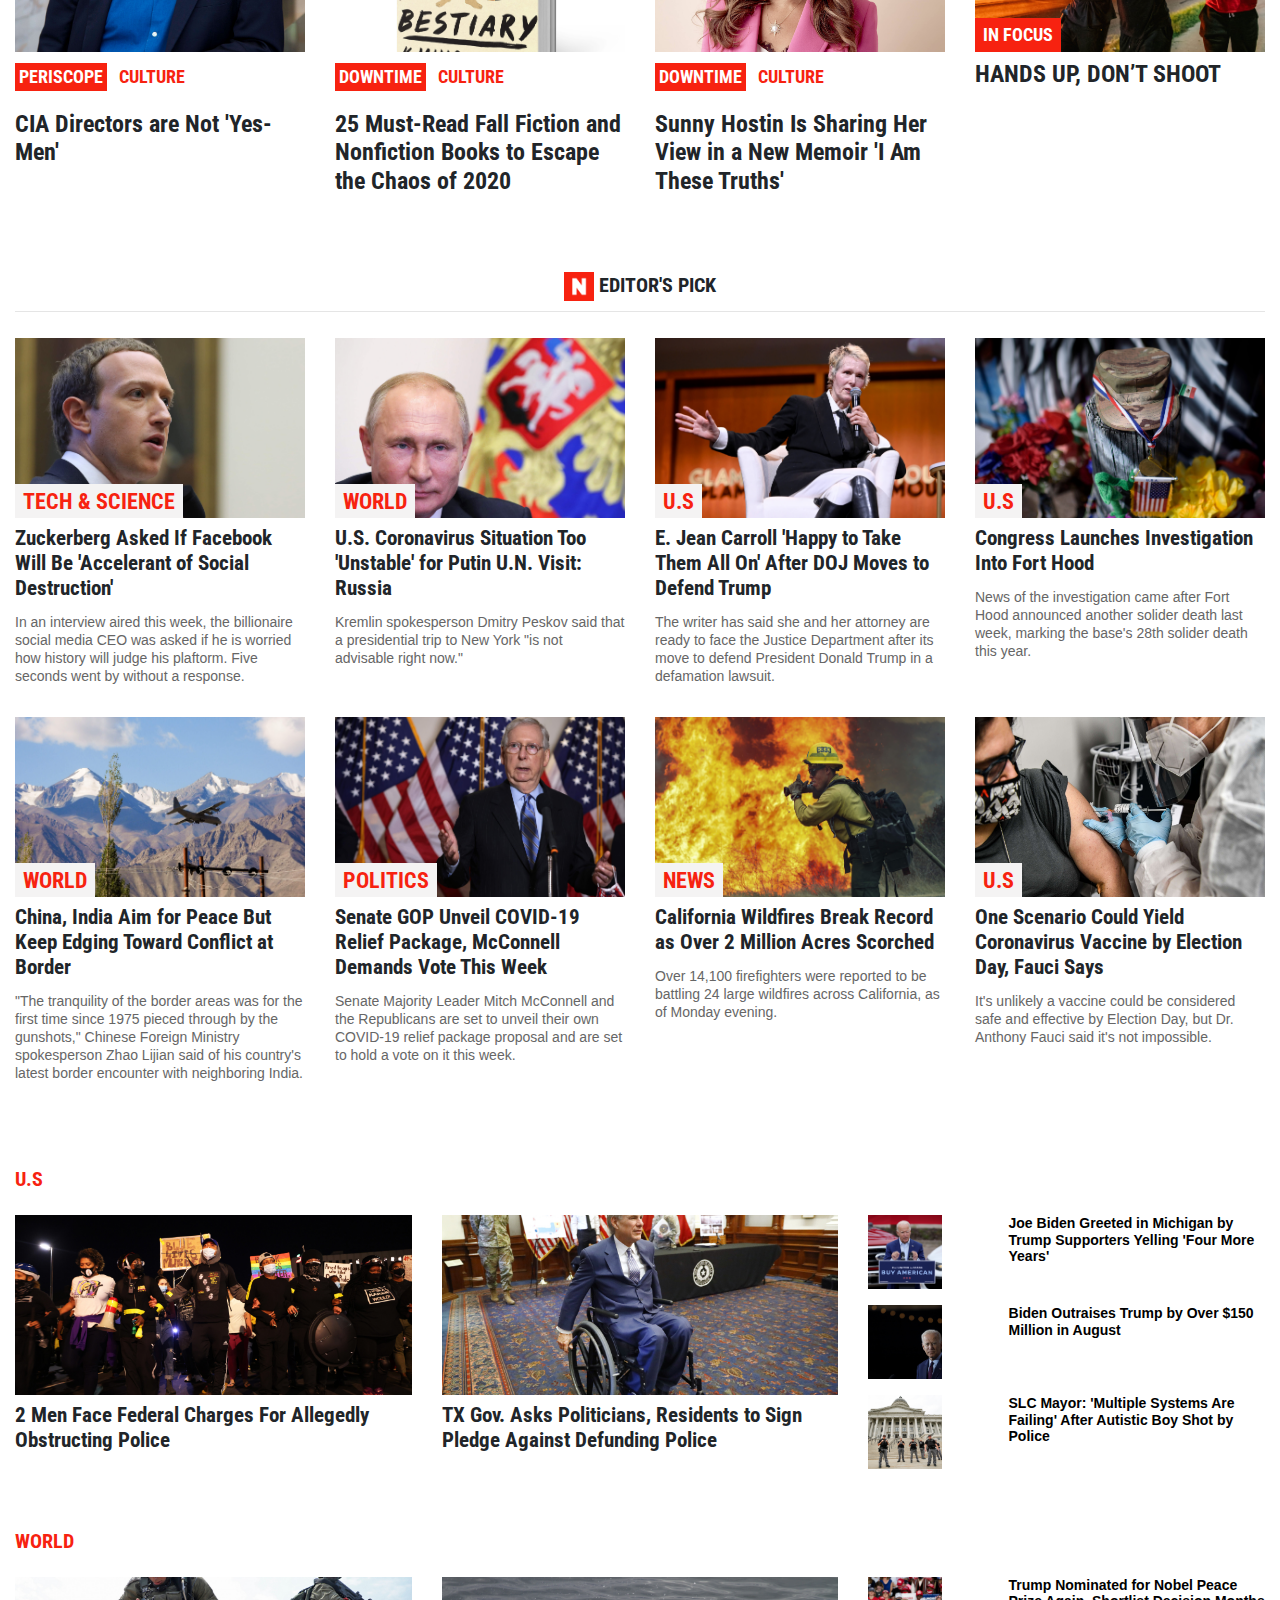
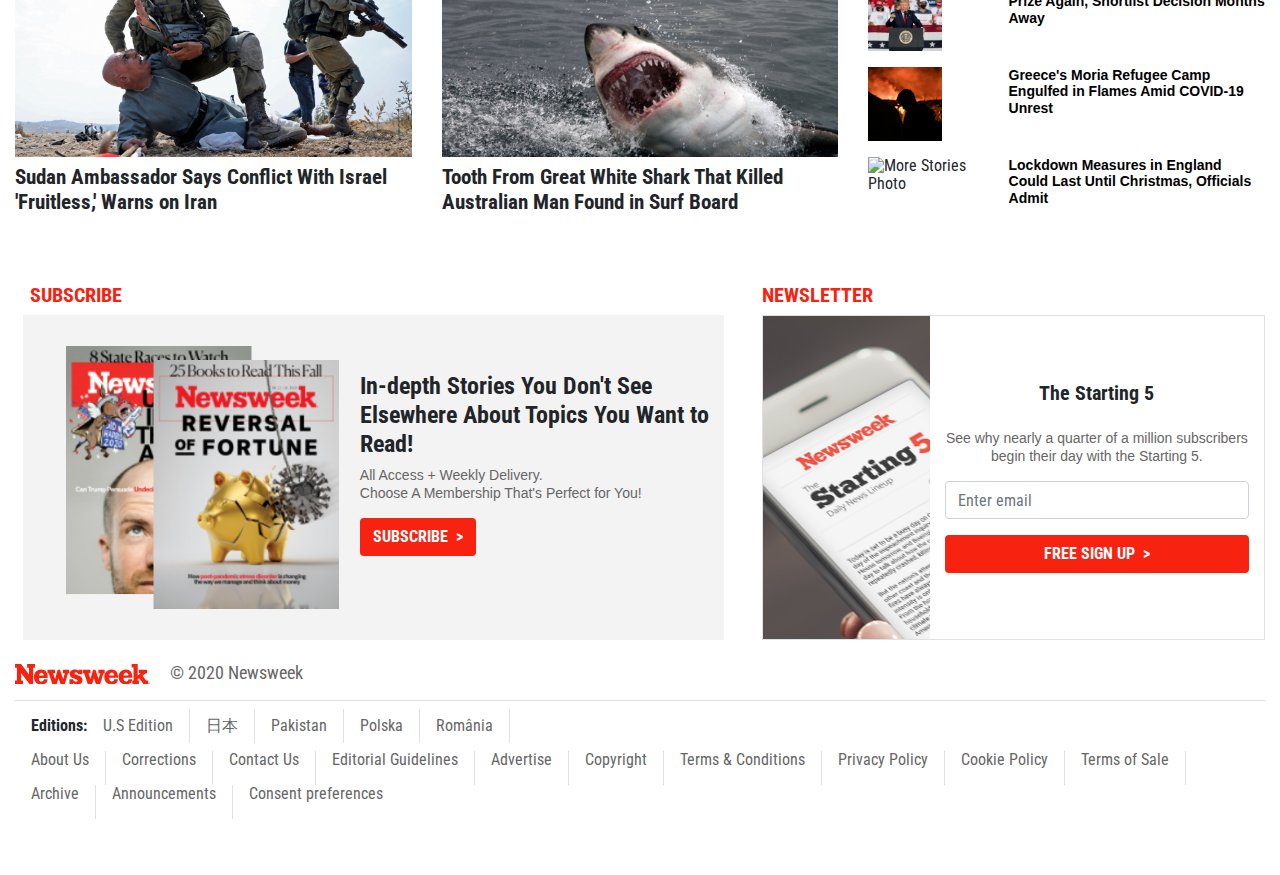
==== commit 39a9c51e: "Ready for Review" ====
--- a/index.html
+++ b/index.html
@@ -21,9 +21,9 @@
         <div class="main-menu fix-max-lg-top">
             <div class="d-flex justify-content-between align-items-center py-2 py-lg-3 px-4">
                 <div class="text-white d-none d-lg-inline">
-                    <p><i class="fas fa-cloud-sun"></i> 19 &#8451; Quito, Ecuador<i class="fas fa-chevron-right"></i>
+                    <p><i class="fas fa-cloud-sun"></i> 23 &#8451; México, Mex<i class="fas fa-chevron-right"></i>
                     </p>
-                    <span>Wed, Sep 02, 2020</span>
+                    <span>Thu, Sep 10, 2020</span>
                 </div>
                 <div class="text-lg-center pl-2 logo-1 w-25 w-md-50">
                     <a href="#">
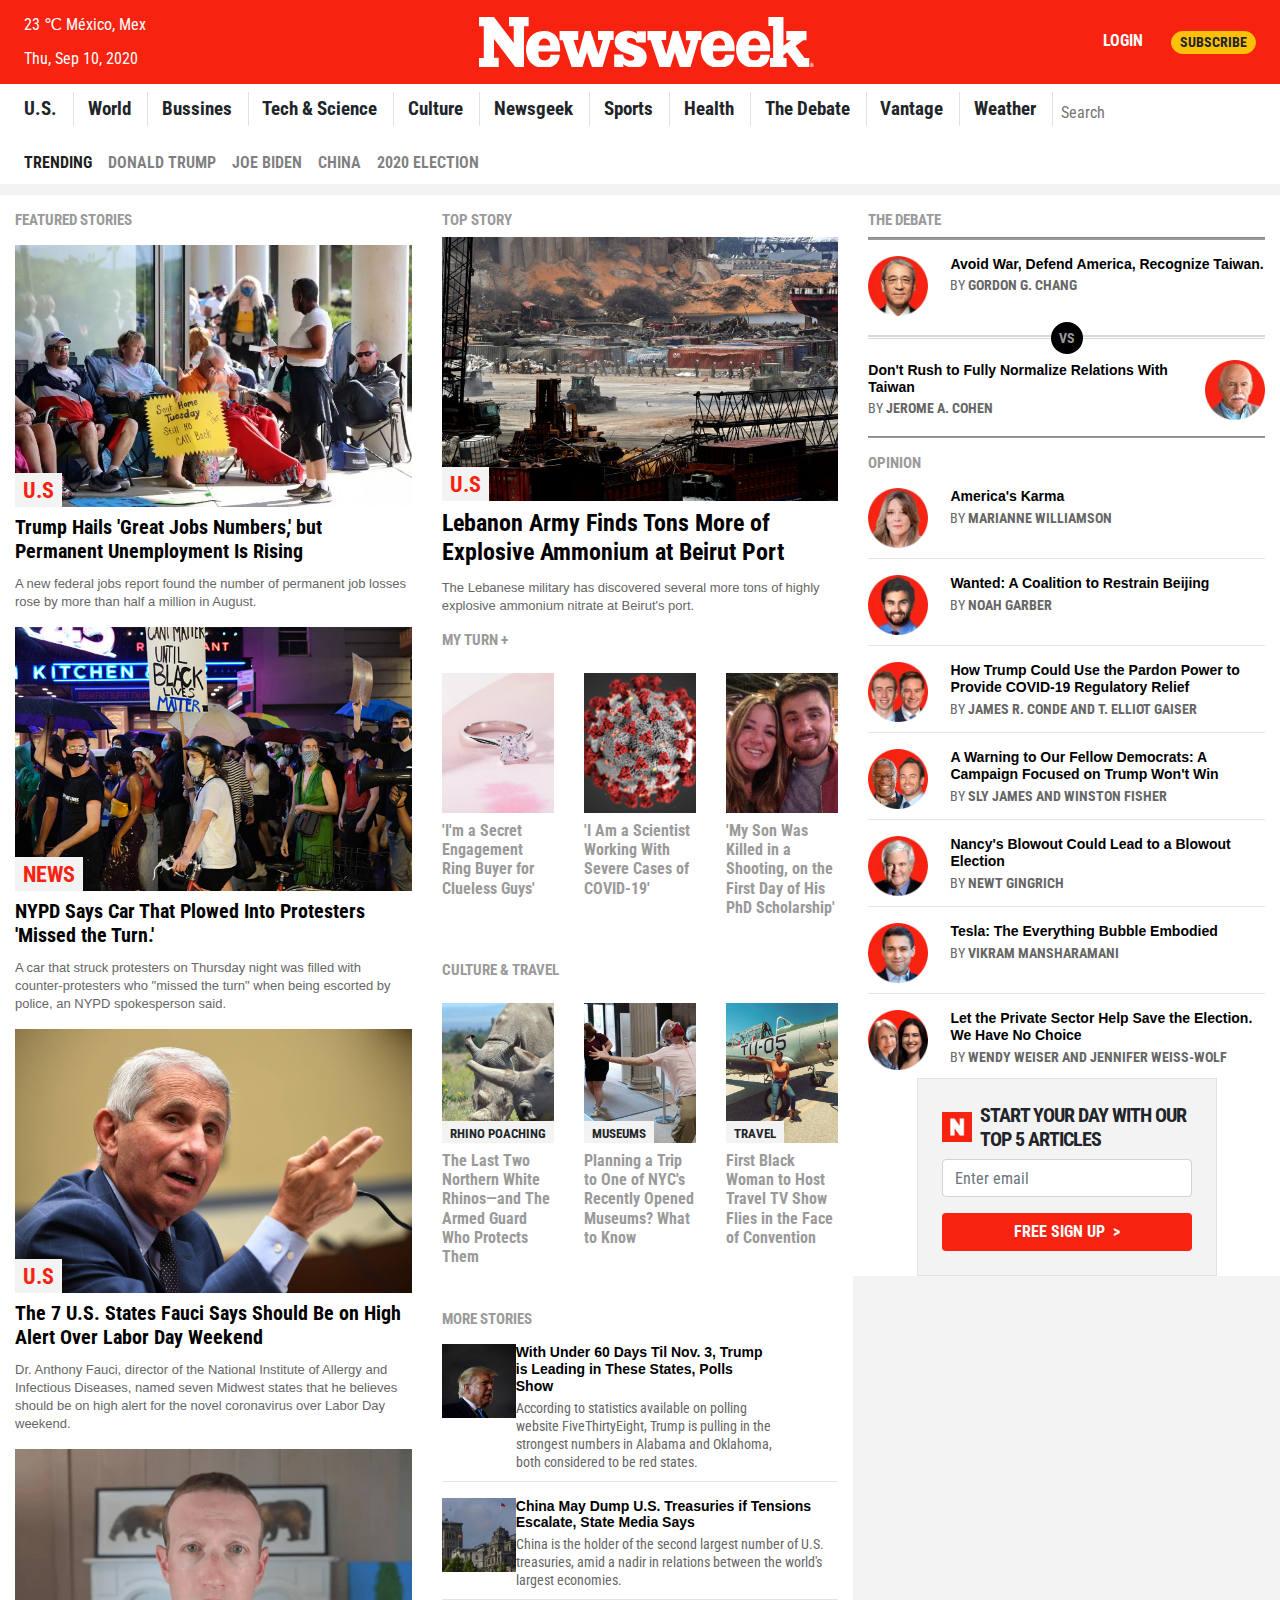
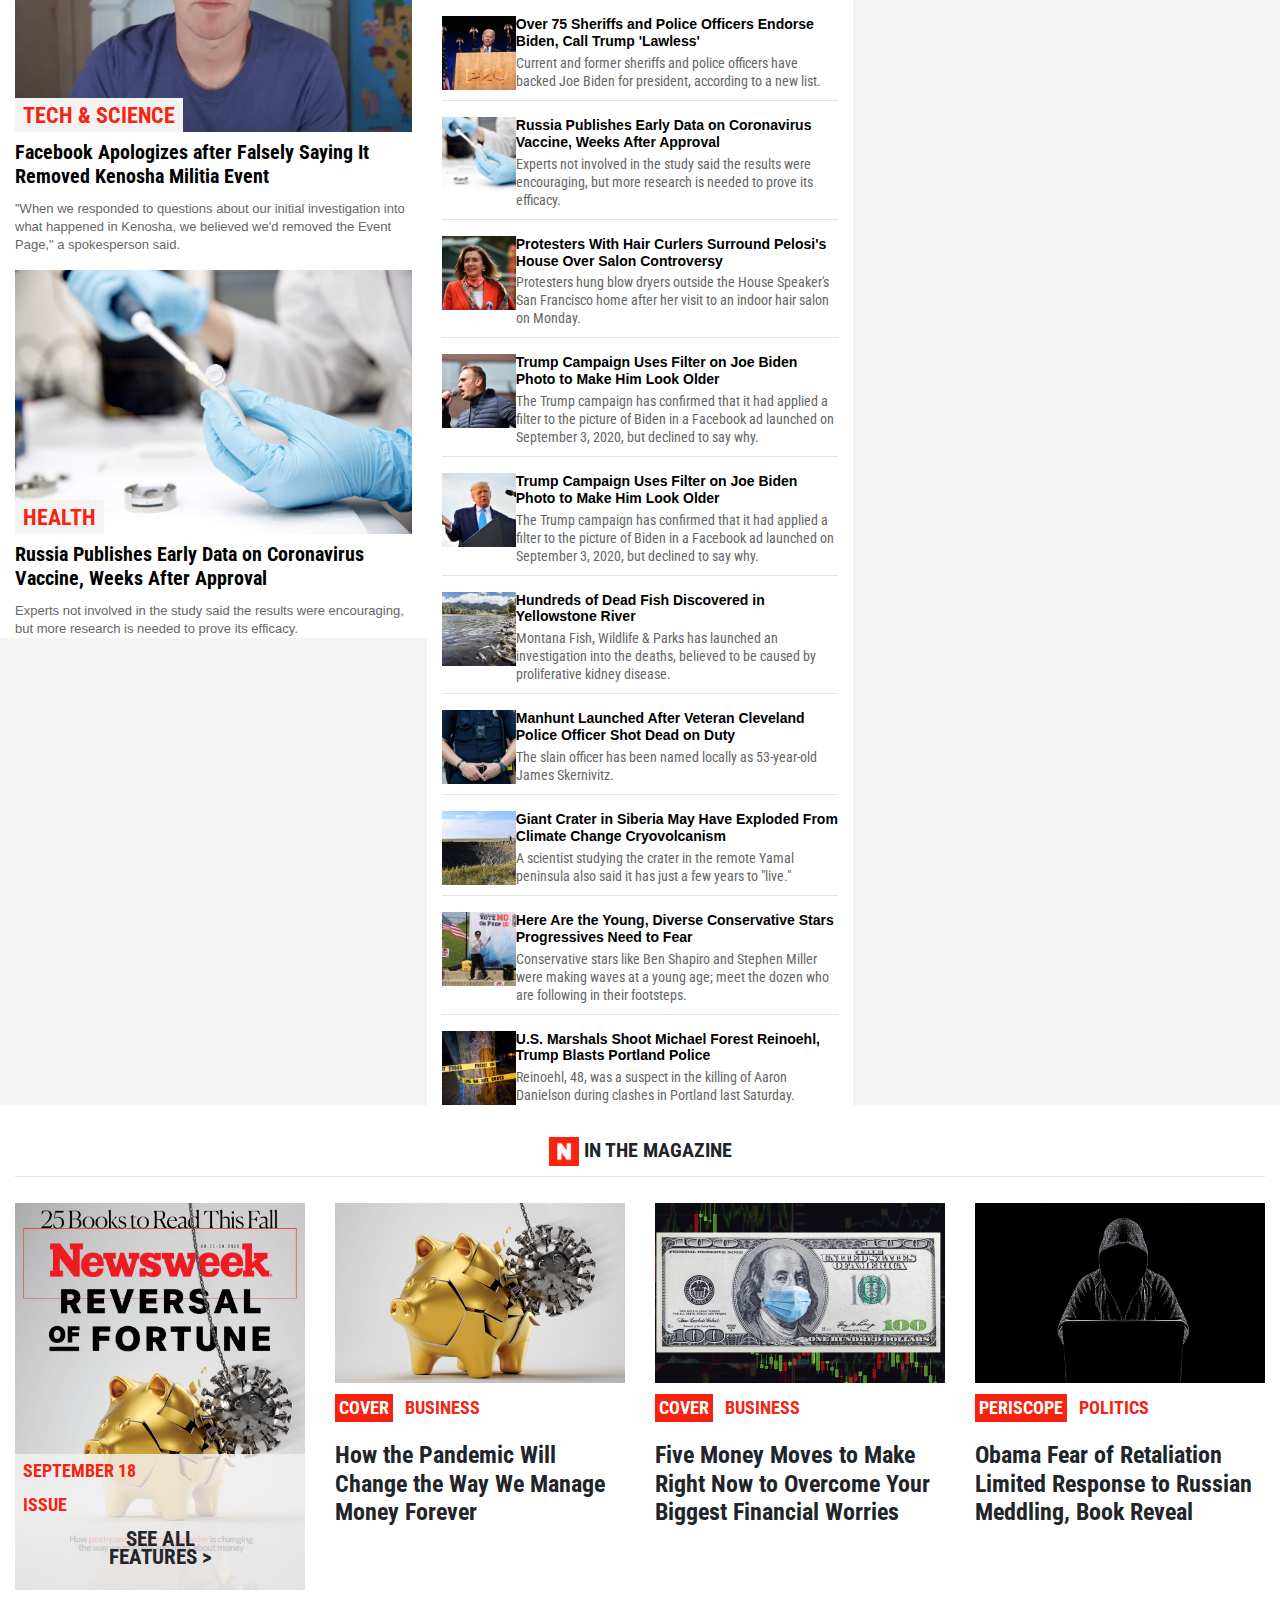
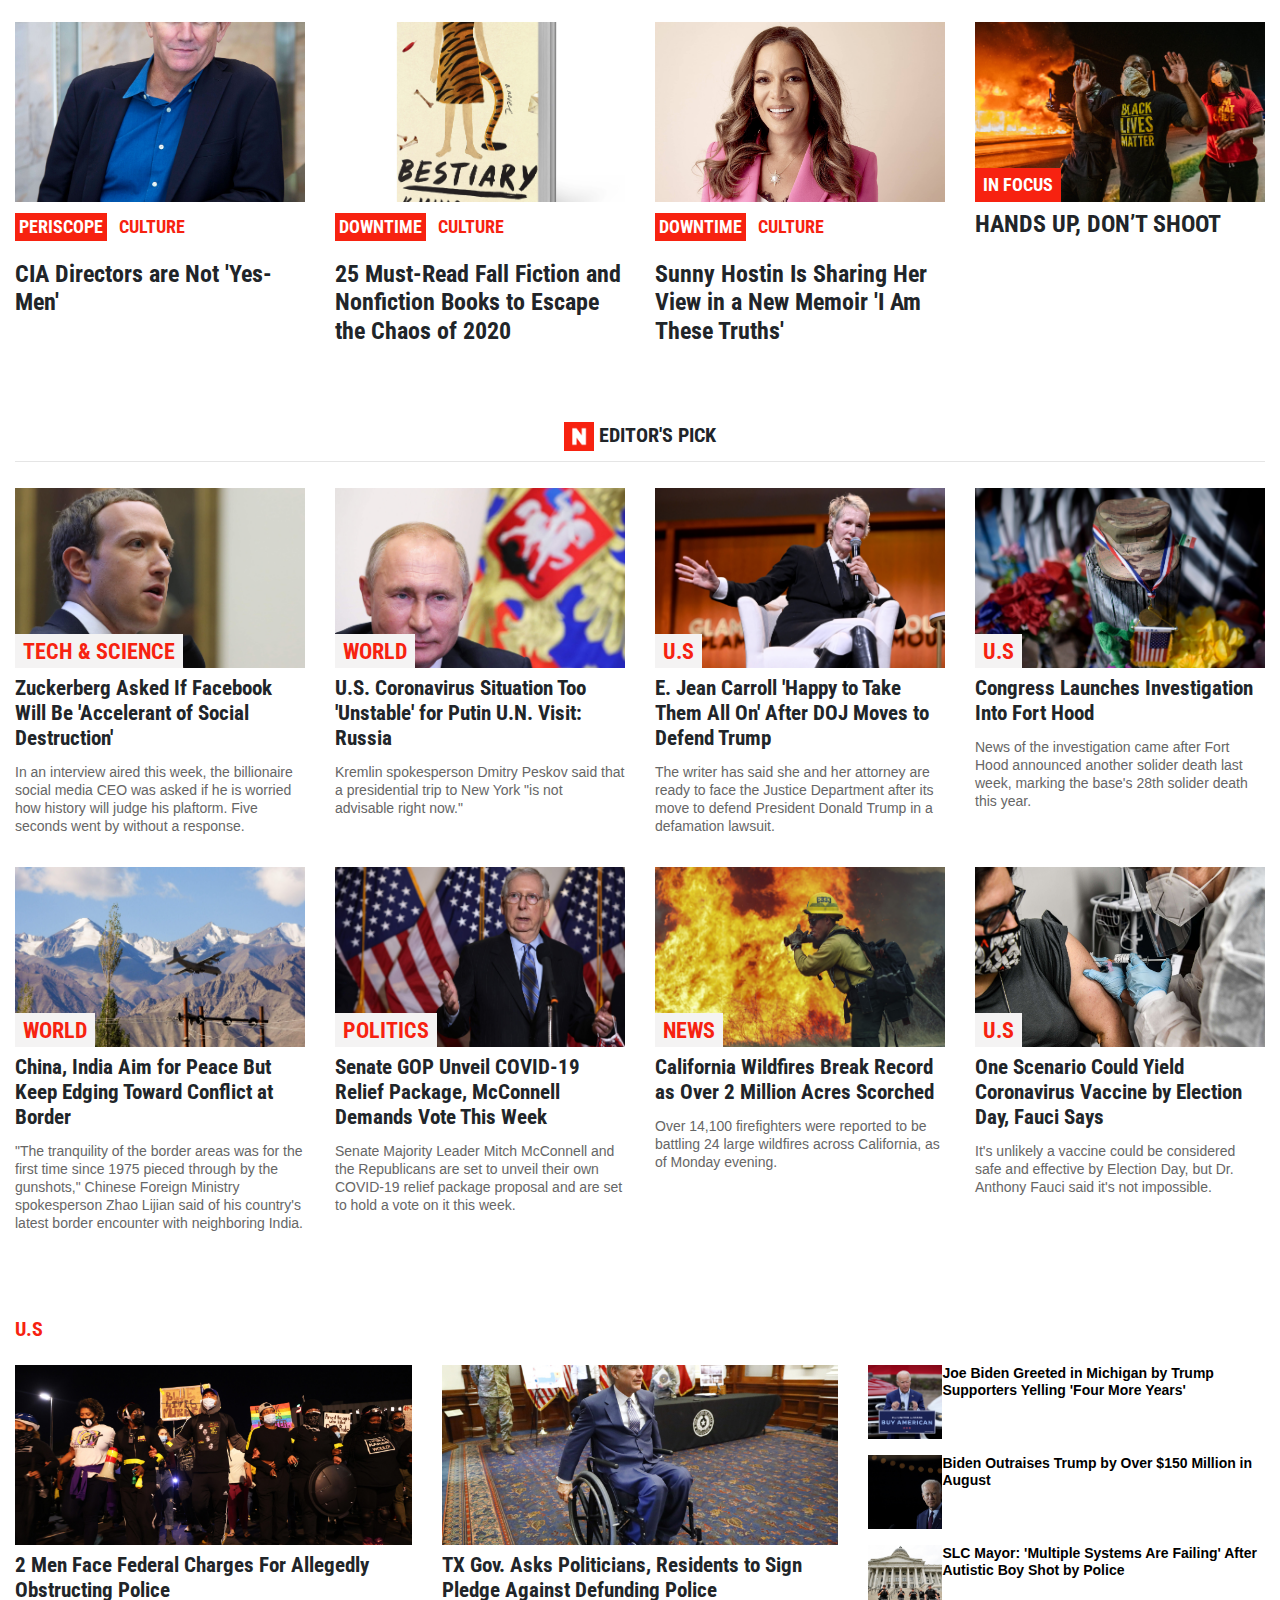
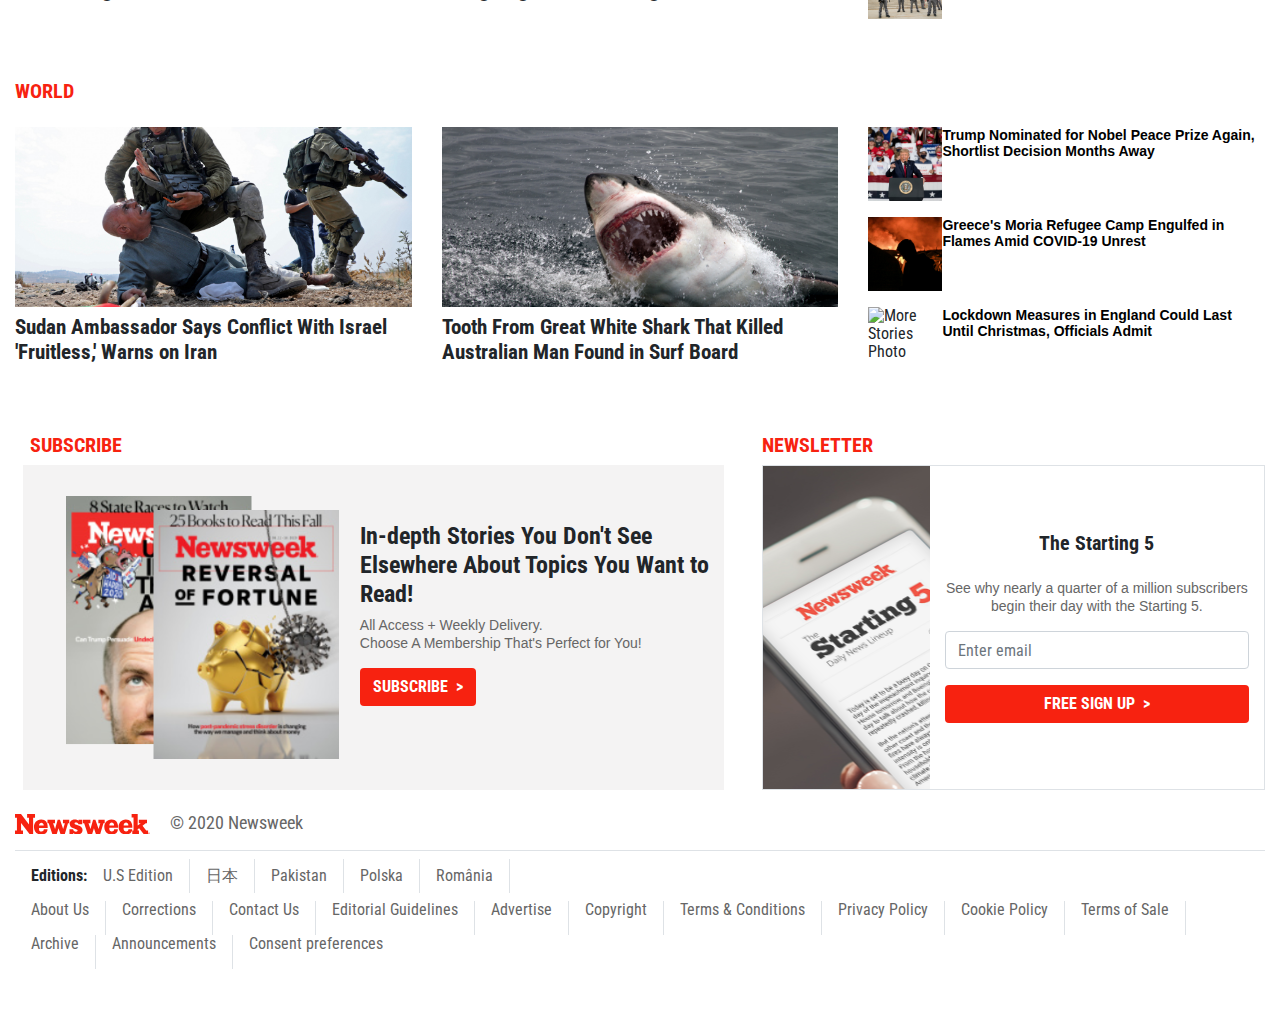
==== commit 5a829f33: "Fix medium size + gap on opinion section" ====
--- a/index.html
+++ b/index.html
@@ -16,7 +16,7 @@
 
 </head>
 
-<body class="bg-3" data-spy="scroll" data-target="#scroll-content" data-offset="20">
+<body class="bg-3" data-spy="scroll" data-target="#scroll-content" data-offset="0">
     <header class="container-xl px-0 fixed-top bg-1 fixed-top">
         <div class="main-menu fix-max-lg-top">
             <div class="d-flex justify-content-between align-items-center py-2 py-lg-3 px-4">
@@ -159,7 +159,7 @@
         <!-- Featured stories, top story, debate, opinion, my turn, culture sections -->
         <section id="scroll-content" class="d-flex flex-wrap m-0">
             <h2 class="d-none">#</h2>
-            <div class="col-xl-4 col-md-7 order-sm-1 order-md-2 m-0 p-0 top-story-offset">
+            <div class="col-xl-4 col-md-7 order-sm-1 order-md-2 m-0 p-0">
                 <!-- Top Story -->
                 <div class="bg-white border-show mb-3 mb-md-0 pb-4 pb-md-0">
                     <p class="text-3 font-15 bold-700 ps-auto pt-3 pb-0 mb-0 mb-2">TOP STORY</p>
@@ -299,7 +299,7 @@
                     </div>
                 </div>
                 <!-- More Stories -->
-                <div class="bg-white border-show  mb-sm-3 mb-md-0 pb-sm-4 pb-md-0 d-none d-md-block sticky-top">
+                <div class="bg-white border-show mb-sm-3 mb-md-0 pb-sm-4 pb-md-0 d-none d-md-block">
                     <p class="text-3 font-15 bold-700 ps-auto pt-3 pb-0 mb-0 mb-2">MORE STORIES</p>
                     <article class="card border-0 d-flex flex-row mt-3 pb-0 ps-auto">
                         <div class="row no-gutters align-self-center w-100">
@@ -588,7 +588,7 @@
             </div>
             <div class="col-xl-4 col-md-5 order-sm-2 order-md-1 m-0 p-0">
                 <!-- Featured stories -->
-                <div class="bg-white border-show mb-3 mb-md-0 sticky-top debate-offset">
+                <div class="bg-white border-show mb-3 mb-md-0 sticky-top">
                     <p class="text-3 font-15 bold-700 ps-auto pt-3 pb-0 mb-0 mb-2">FEATURED STORIES</p>
                     <article class="card container rounded-0 ps-auto my-3 border-0">
                         <div class="position-relative">
@@ -692,7 +692,7 @@
             </div>
             <div class="col-xl-4 col-md-12 order-sm-3 order-md-3 m-0 p-0">
                 <!-- THE DEBATE -->
-                <div class="sticky-top debate-offset">
+                <div class="sticky-top">
                     <div class="bg-white border-show mb-3 mb-md-0 pb-4 pb-md-0">
                         <p class="text-3 font-15 bold-700 ps-auto pt-3 pb-0 mb-0 mb-2">THE DEBATE</p>
                         <hr class="bold-hr ms-auto">
@@ -1599,10 +1599,10 @@
                 <div class="col-12 col-md-4">
                     <article class="card border-0 d-flex flex-row mt-3 pb-0 px-0 ps-auto">
                         <div class="row no-gutters align-self-center w-100">
-                            <div class="col-3 col-md-4 img2 ml-0 pl-0">
+                            <div class="col-3 col-md-4 col-lg-2 img2 ml-0 pl-0">
                                 <img src="img/us3.jpg" alt="More Stories Photo">
                             </div>
-                            <div class="col-9 col-md-8 align-self-start pl-2 pr-0  mr-0 w-100">
+                            <div class="col-9 col-md-8 col-lg-10 align-self-start pl-2 pr-0 mr-0 w-100">
                                 <div class="card-body p-0 m-0">
                                     <h5 class="card-title font-16 bold-700 font-arial mb-1">
                                         <a href="#">
@@ -1615,10 +1615,10 @@
                     </article>
                     <article class="card border-0 d-flex flex-row mt-3 pb-0 px-0 ps-auto">
                         <div class="row no-gutters align-self-center w-100">
-                            <div class="col-3 col-md-4 img2 ml-0 pl-0">
+                            <div class="col-3 col-md-4 col-lg-2 img2 ml-0 pl-0">
                                 <img src="img/us4.jpg" alt="More Stories Photo">
                             </div>
-                            <div class="col-9 col-md-8 align-self-start pl-2 pr-0  mr-0 w-100">
+                            <div class="col-9 col-md-8 col-lg-10 align-self-start pl-2 pr-0 mr-0 w-100">
                                 <div class="card-body p-0 m-0">
                                     <h5 class="card-title font-16 bold-700 font-arial mb-1">
                                         <a href="#">
@@ -1631,10 +1631,10 @@
                     </article>
                     <article class="card border-0 d-flex flex-row mt-3 pb-0 px-0 ps-auto">
                         <div class="row no-gutters align-self-center w-100">
-                            <div class="col-3 col-md-4 img2 ml-0 pl-0">
+                            <div class="col-3 col-md-4 col-lg-2 img2 ml-0 pl-0">
                                 <img src="img/us5.jpg" alt="More Stories Photo">
                             </div>
-                            <div class="col-9 col-md-8 align-self-start pl-2 pr-0  mr-0 w-100">
+                            <div class="col-9 col-md-8 col-lg-10 align-self-start pl-2 pr-0 mr-0 w-100">
                                 <div class="card-body p-0 m-0">
                                     <h5 class="card-title font-16 bold-700 font-arial mb-1">
                                         <a href="#">
@@ -1679,10 +1679,10 @@
                 <div class="col-12 col-md-4">
                     <article class="card border-0 d-flex flex-row mt-3 pb-0 px-0 ps-auto">
                         <div class="row no-gutters align-self-center w-100">
-                            <div class="col-3 col-md-4 img2 ml-0 pl-0">
+                            <div class="col-3 col-md-4 col-lg-2 img2 ml-0 pl-0">
                                 <img src="img/world3.jpg" alt="More Stories Photo">
                             </div>
-                            <div class="col-9 col-md-8 align-self-start pl-2 pr-0  mr-0 w-100">
+                            <div class="col-9 col-md-8 col-lg-10 align-self-start pl-2 pr-0 mr-0 w-100">
                                 <div class="card-body p-0 m-0">
                                     <h5 class="card-title font-16 bold-700 font-arial mb-1">
                                         <a href="#">
@@ -1695,10 +1695,10 @@
                     </article>
                     <article class="card border-0 d-flex flex-row mt-3 pb-0 px-0 ps-auto">
                         <div class="row no-gutters align-self-center w-100">
-                            <div class="col-3 col-md-4 img2 ml-0 pl-0">
+                            <div class="col-3 col-md-4 col-lg-2 img2 ml-0 pl-0">
                                 <img src="img/world4.jpg" alt="More Stories Photo">
                             </div>
-                            <div class="col-9 col-md-8 align-self-start pl-2 pr-0  mr-0 w-100">
+                            <div class="col-9 col-md-8 col-lg-10 align-self-start pl-2 pr-0 mr-0 w-100">
                                 <div class="card-body p-0 m-0">
                                     <h5 class="card-title font-16 bold-700 font-arial mb-1">
                                         <a href="#">
@@ -1711,10 +1711,10 @@
                     </article>
                     <article class="card border-0 d-flex flex-row mt-3 pb-0 px-0 ps-auto">
                         <div class="row no-gutters align-self-center w-100">
-                            <div class="col-3 col-md-4 img2 ml-0 pl-0">
+                            <div class="col-3 col-md-4 col-lg-2 img2 ml-0 pl-0">
                                 <img src="img/world5.jpg" alt="More Stories Photo">
                             </div>
-                            <div class="col-9 col-md-8 align-self-start pl-2 pr-0  mr-0 w-100">
+                            <div class="col-9 col-md-8 col-lg-10 align-self-start pl-2 pr-0 mr-0 w-100">
                                 <div class="card-body p-0 m-0">
                                     <h5 class="card-title font-16 bold-700 font-arial mb-1">
                                         <a href="#">
--- a/css/style.css
+++ b/css/style.css
@@ -334,7 +334,7 @@
 
   .my-turn {
     height: 140px;
-    width: 140px;
+    width: 100%;
   }
 
   .debate-offset {
@@ -391,8 +391,16 @@
     text-align: left;
   }
 
+  .top-story-offset {
+    top: 145px;
+  }
+
   .subs-news {
     height: 325px;
+  }
+
+  .sticky-offset {
+    margin-top: 195px;
   }
 }
 
@@ -401,12 +409,4 @@
   .container {
     max-width: 131rem;
   }
-
-  .debate-offset {
-    top: 185px;
-  }
-
-  .top-story-offset {
-    top: 145px;
-  }
-}
+}
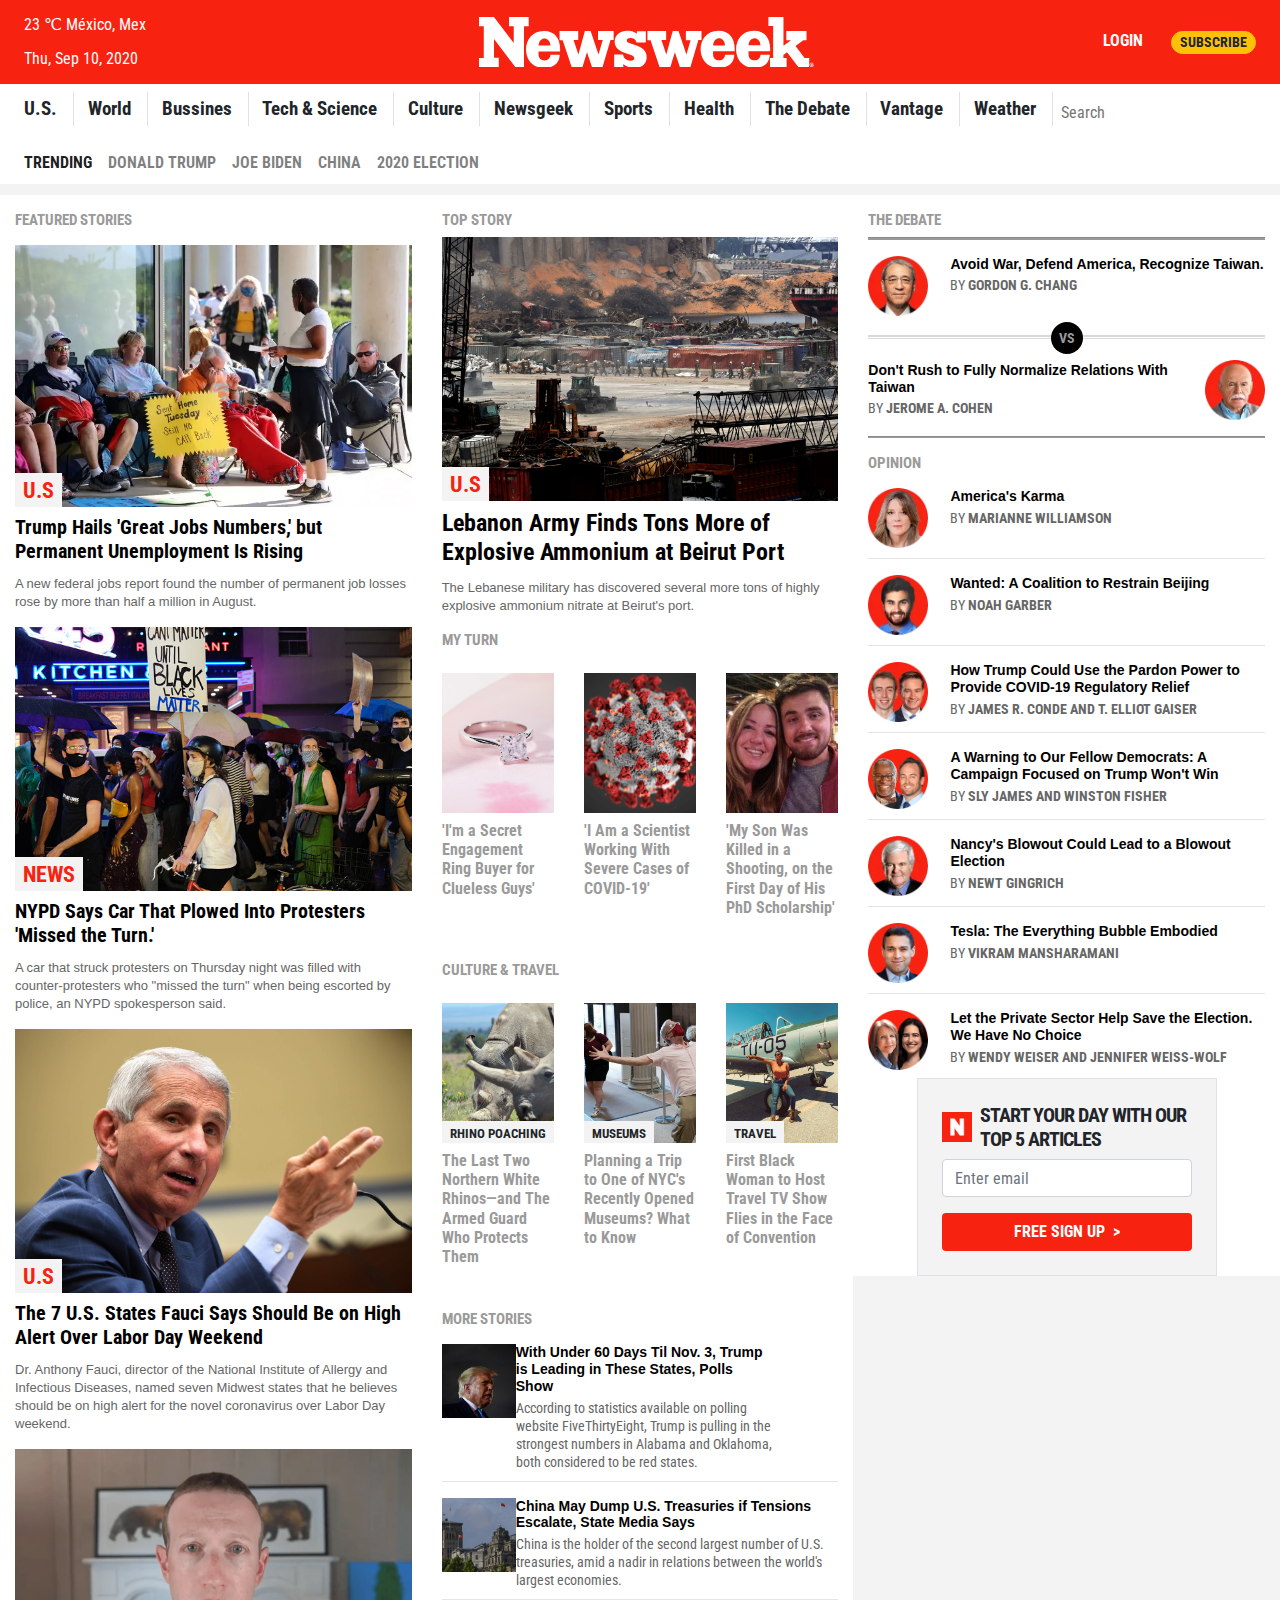
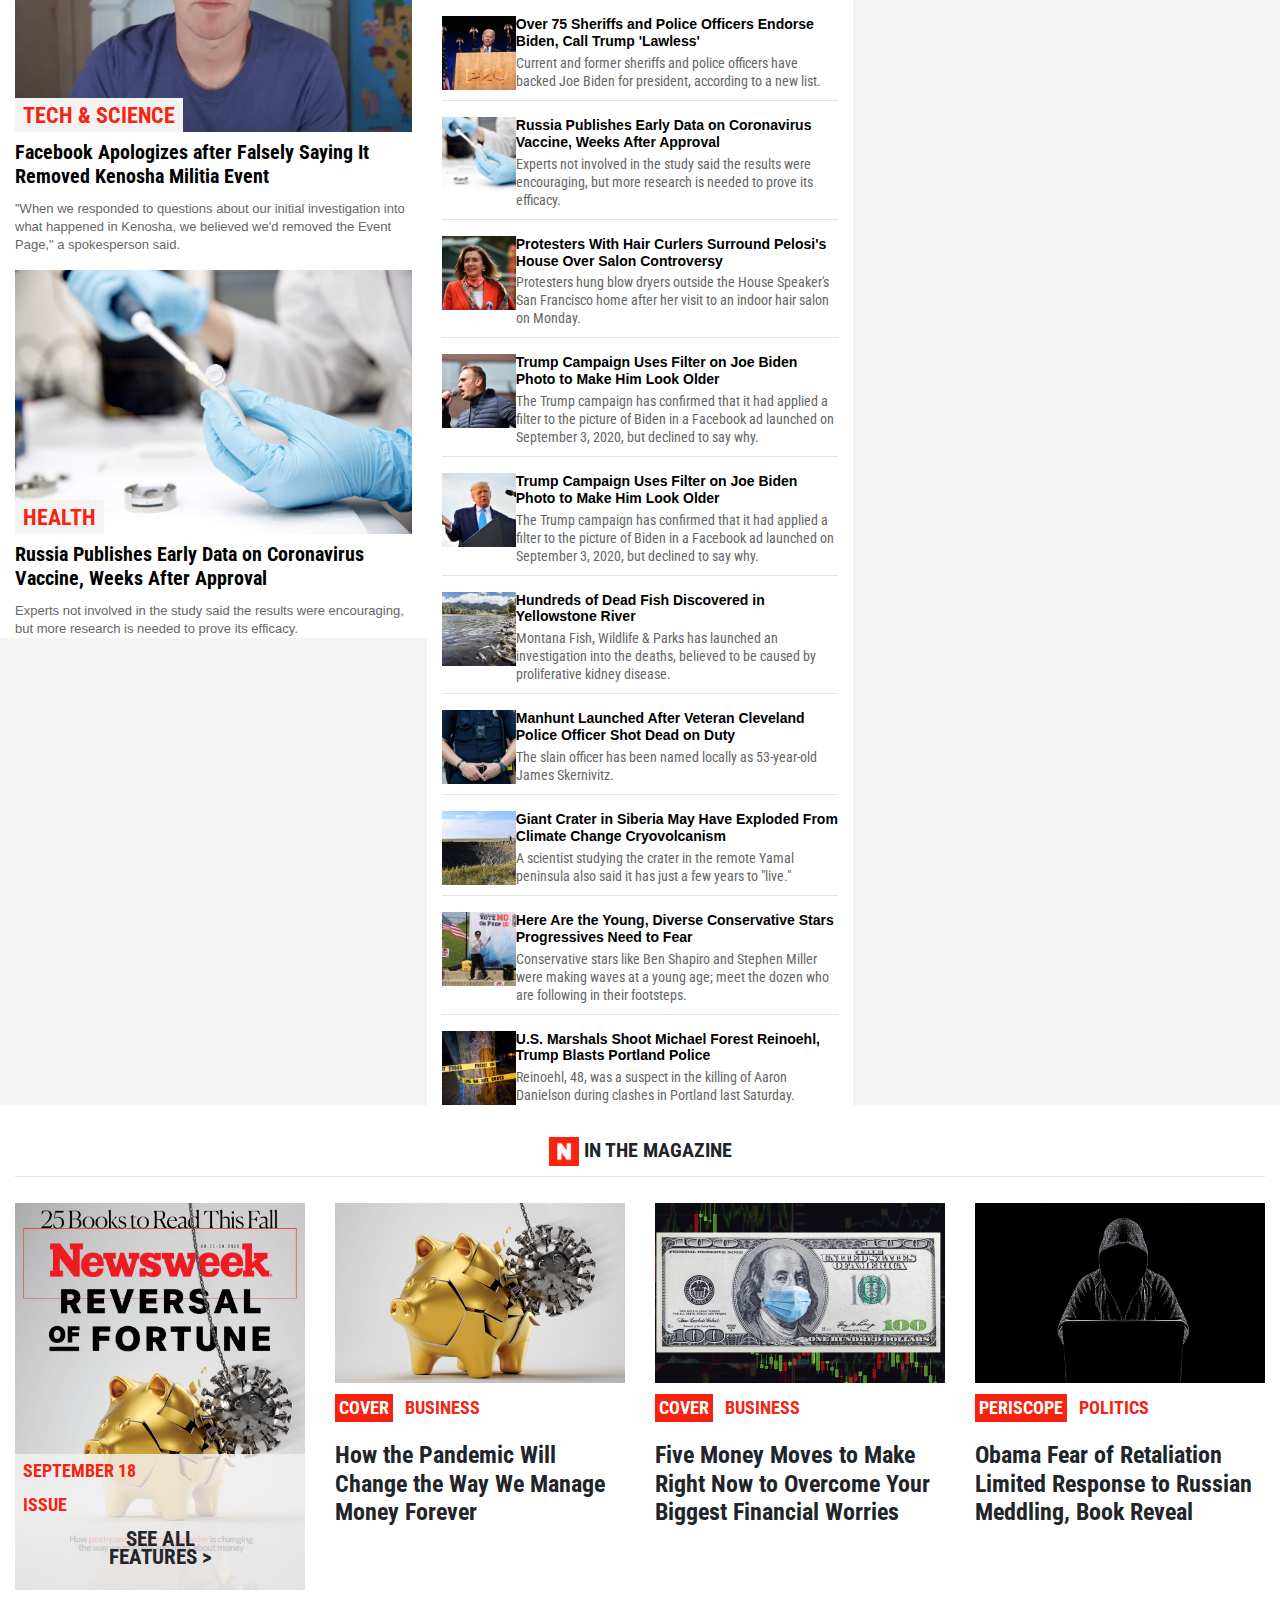
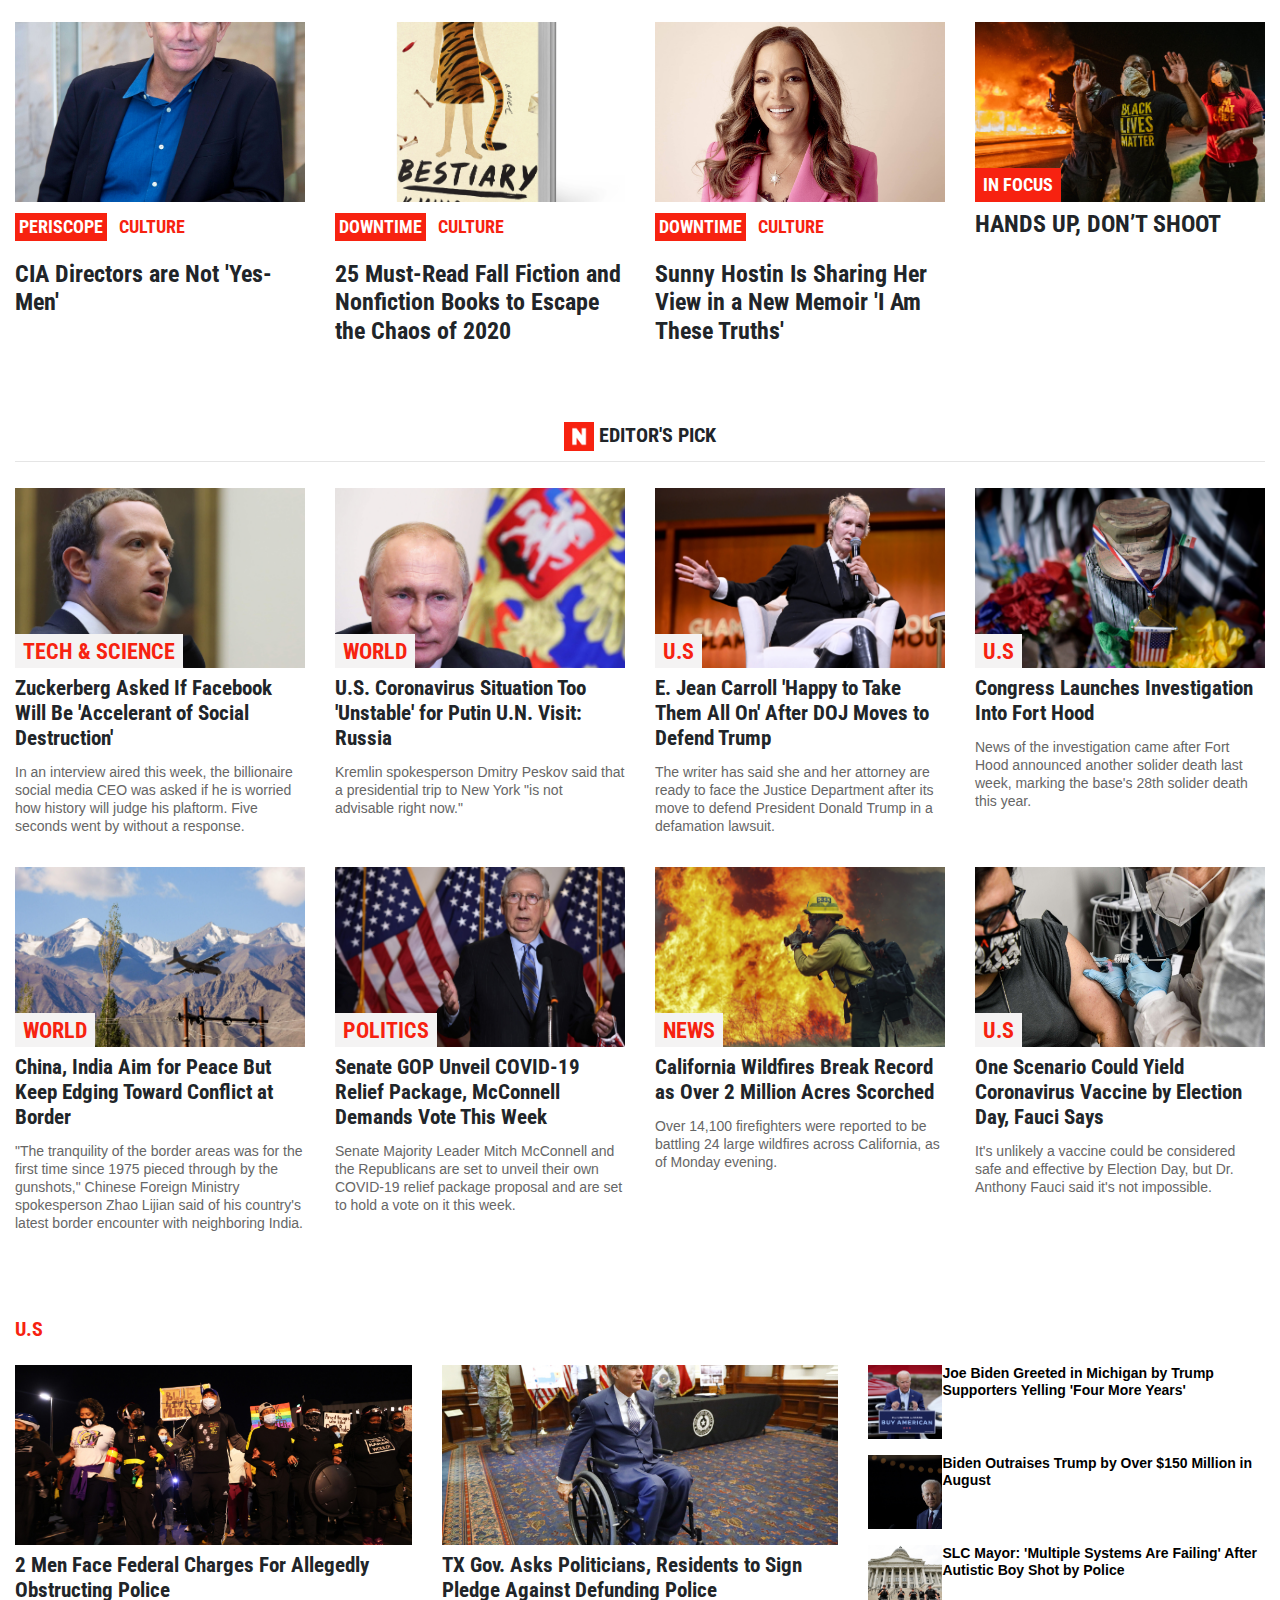
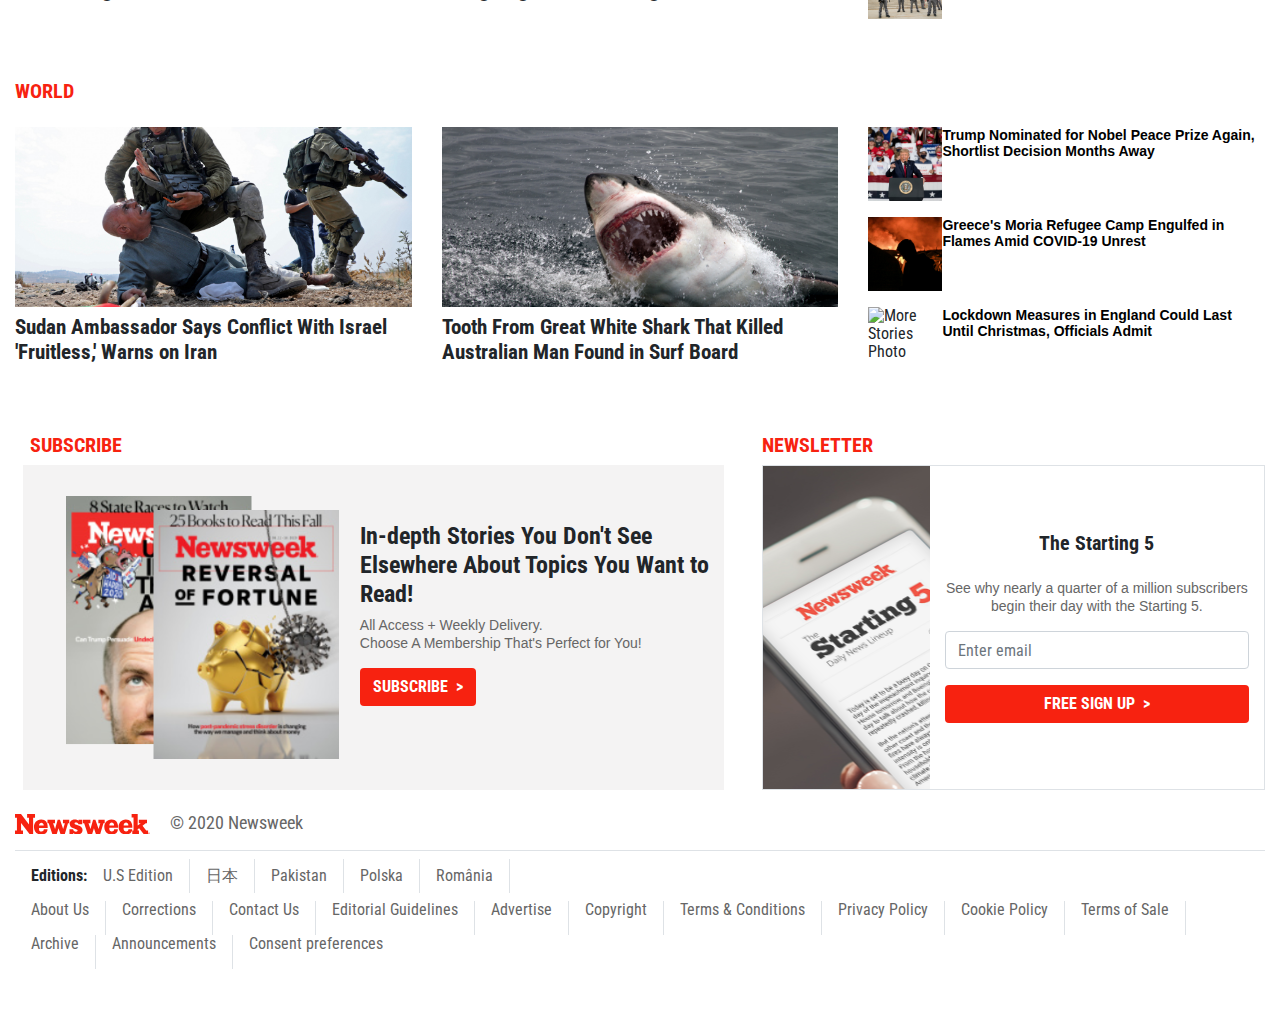
==== commit f402210b: "Fix medium size + gap on opinion section" ====
--- a/index.html
+++ b/index.html
@@ -27,9 +27,9 @@
                 </div>
                 <div class="text-lg-center pl-2 logo-1 w-25 w-md-50">
                     <a href="#">
-                        <svg version="1.1" xmlns="http://www.w3.org/2000/svg"
-                            xmlns:xlink="http://www.w3.org/1999/xlink" class="logo-one" x="0px" y="0px"
-                            viewBox="0 0 395.6 60" style="enable-background:new 0 0 395.6 60;" xml:space="preserve">
+                        <svg version="1.1" xmlns="http://www.w3.org/2000/svg" xmlns:xlink="http://www.w3.org/1999/xlink"
+                            class="logo-one" x="0px" y="0px" viewBox="0 0 395.6 60"
+                            style="enable-background:new 0 0 395.6 60;" xml:space="preserve">
                             <g>
                                 <path class="st0" d="M58.7,10.8h-5.6v48.3H42.8l-25.1-33v22.1h5.6v10.8H0V48.3h5.6V10.8H0V0h17.6L41,30.7V10.8h-5.6V0h23.2	
                                     L58.7,10.8L58.7,10.8z M95.8,38c0,0.9,0,1.8-0.1,2.7H70.3c-0.7,8.2,2.4,10.6,7.1,10.6c3.9,0,6.9-2.6,6.9-6.6h11	
@@ -184,7 +184,7 @@
                 </div>
                 <!-- My Turn -->
                 <div class="bg-white border-show mb-3 my-md-0 pb-sm-4 py-md-0 d-none d-md-block">
-                    <p class="text-3 font-15 bold-700 ps-auto pt-3 pb-0 mb-0 mb-2">MY TURN +</p>
+                    <p class="text-3 font-15 bold-700 ps-auto pt-3 pb-0 mb-0 mb-2">MY TURN</p>
                     <div class="d-md-flex">
                         <article class="card container rounded-0 ps-auto my-3 border-0">
                             <div class="position-relative">
@@ -1775,9 +1775,9 @@
                 class="d-flex flex-md-row flex-column justify-content-md-between align-items-start align-items-md-center mb-3">
                 <div class="font-tag-mgzn text-2">
                     <a href="#">
-                        <svg version="1.1" xmlns="http://www.w3.org/2000/svg"
-                            xmlns:xlink="http://www.w3.org/1999/xlink" class="logo-two mr-3" x="0px" y="0px"
-                            viewBox="0 0 395.6 60" style="enable-background:new 0 0 395.6 60;" xml:space="preserve">
+                        <svg version="1.1" xmlns="http://www.w3.org/2000/svg" xmlns:xlink="http://www.w3.org/1999/xlink"
+                            class="logo-two mr-3" x="0px" y="0px" viewBox="0 0 395.6 60"
+                            style="enable-background:new 0 0 395.6 60;" xml:space="preserve">
                             <g>
                                 <path class="st0" d="M58.7,10.8h-5.6v48.3H42.8l-25.1-33v22.1h5.6v10.8H0V48.3h5.6V10.8H0V0h17.6L41,30.7V10.8h-5.6V0h23.2	
                                     L58.7,10.8L58.7,10.8z M95.8,38c0,0.9,0,1.8-0.1,2.7H70.3c-0.7,8.2,2.4,10.6,7.1,10.6c3.9,0,6.9-2.6,6.9-6.6h11	
